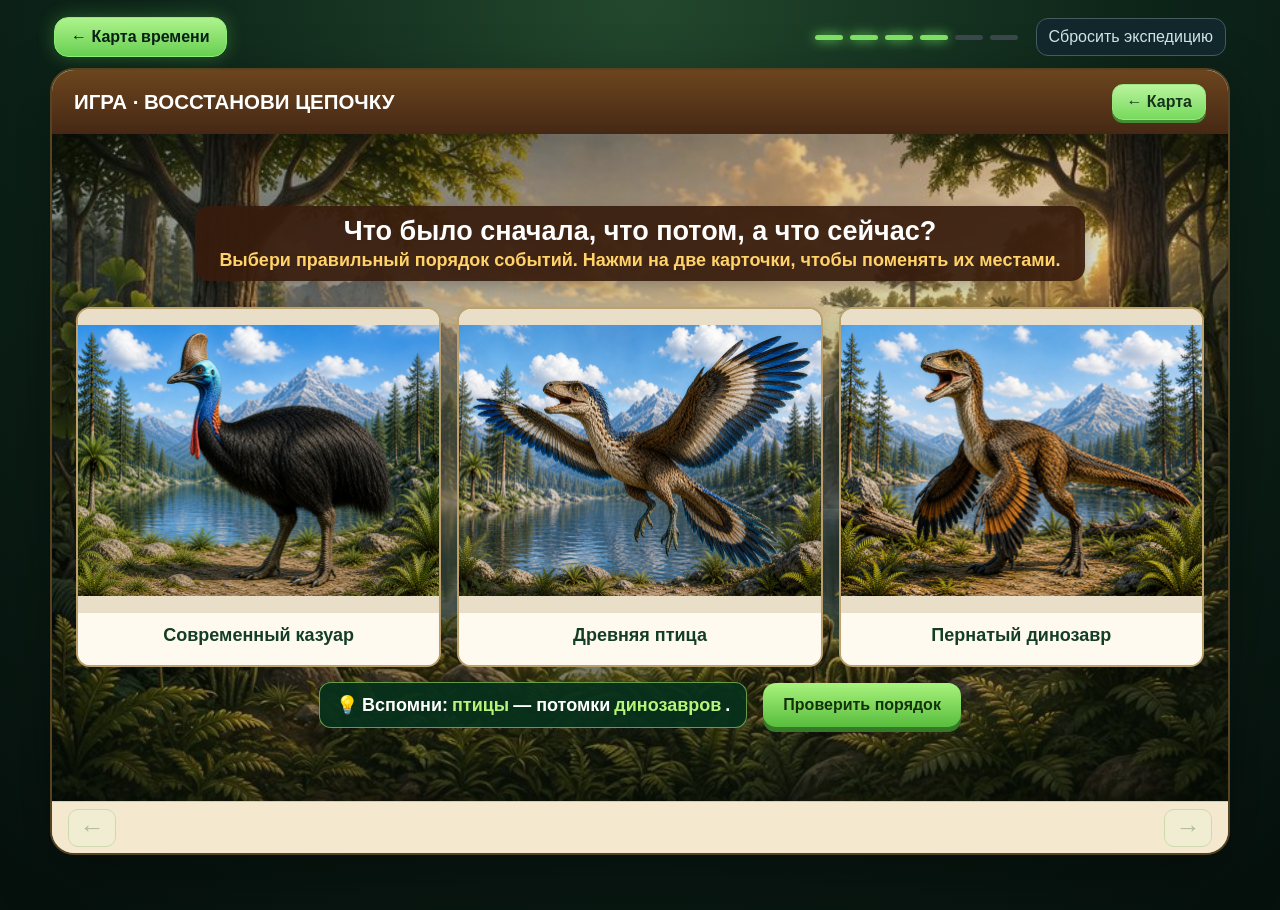
==== birds-game.html @ f6dd2b4c "feat(egypt): finalize Ancient Egypt expedition Co-authored-by: Cursor <cursoragent@cursor.com>" ====
<!DOCTYPE html>
<html lang="ru">
<head>
  <meta charset="UTF-8">
  <meta name="viewport" content="width=device-width, initial-scale=1.0">
  <meta name="theme-color" content="#07180f">
  <title>Карта времени — Мир динозавров</title>
  <link rel="stylesheet" href="css/dino.css?v=72">
  <link rel="stylesheet" href="css/dino-stable.css?v=1">
</head>
<body>
  <header class="dino-topbar">
    <a class="dino-home" href="index.html">← Карта времени</a>
    <div class="dino-progress" id="dino-progress" aria-label="Прогресс экспедиции"></div>
    <button class="dino-reset" id="dino-reset" type="button">Сбросить экспедицию</button>
  </header>
  <main class="dino-app" id="dino-app" tabindex="-1"></main>
  <div class="dino-toast" id="dino-toast" role="status" aria-live="polite"></div>
  <script>window.DINO_START='birds-game';</script>
<script src="js/dino-final.js?v=73"></script>
</body>
</html>
---- css/dino.css ----
:root {
  --game-width: 1180;
  --game-height: 787;
  --topbar-height: 66px;
  --page-gap: 14px;
  --paper: #f5ead0;
  --paper-light: #fff8e9;
  --paper-dark: #eadbb6;
  --ink: #26301c;
  --green: #24652f;
  --green-light: #72d65a;
  --gold: #d3a65a;
  --wood: #4a2e17;
}

* {
  box-sizing: border-box;
}

html,
body {
  margin: 0;
  min-height: 100%;
}

body {
  min-height: 100dvh;
  overflow-x: hidden;
  font-family: Inter, "Segoe UI", Arial, sans-serif;
  color: #fff;
  background: radial-gradient(circle at 50% 0, #23482d 0, #0d2419 45%, #06100d 100%);
}

button {
  font: inherit;
}

button,
a {
  -webkit-tap-highlight-color: transparent;
}

[hidden] {
  display: none !important;
}

.dino-topbar {
  position: sticky;
  top: 0;
  z-index: 50;
  height: var(--topbar-height);
  display: flex;
  align-items: center;
  gap: 18px;
  padding: 0 28px;
  background: rgba(7, 18, 20, 0.95);
  border-bottom: 1px solid #35563b;
  backdrop-filter: blur(10px);
}

.dino-home {
  color: #062015;
  text-decoration: none;
  font-weight: 900;
  white-space: nowrap;
  padding: 10px 16px;
  border: 1px solid #8aef73;
  border-radius: 14px;
  background: linear-gradient(#aef38c, #68cf52);
  box-shadow: 0 0 18px rgba(105, 225, 83, 0.32);
}

.dino-home:hover,
.dino-home:focus-visible {
  filter: brightness(1.07);
}

.dino-progress {
  display: flex;
  align-items: center;
  gap: 7px;
  margin-left: auto;
}

.dino-progress i {
  width: 28px;
  height: 5px;
  border-radius: 999px;
  background: #39464a;
}

.dino-progress i.on {
  background: #7ddf63;
  box-shadow: 0 0 12px #6ee75d;
}

.dino-reset {
  padding: 9px 12px;
  color: #cfe3e4;
  background: #12272b;
  border: 1px solid #455b5f;
  border-radius: 12px;
  cursor: pointer;
}

.dino-app {
  width: min(
    1180px,
    calc(100vw - 32px),
    calc((100dvh - var(--topbar-height) - 28px) * 1180 / 787)
  );
  aspect-ratio: 1180 / 787;
  margin: var(--page-gap) auto;
  outline: none;
}

.panel {
  position: relative;
  width: 100%;
  max-width: none;
  height: 100%;
  min-height: 0;
  margin: 0;
  overflow: hidden;
  color: var(--ink);
  background: linear-gradient(180deg, #f8efda, #e8d9b8);
  border: 2px solid #544423;
  border-radius: 24px;
  box-shadow: 0 20px 58px rgba(0, 0, 0, 0.34);
}

.guided-learn,
.compact-panel,
.skeleton-guide-panel,
.catastrophe-approved,
.birds-panel,
.final-panel {
  display: grid;
  grid-template-rows: 64px minmax(0, 1fr) 52px;
}

.stage-head {
  min-width: 0;
  display: flex;
  align-items: center;
  gap: 14px;
  padding: 0 22px;
  color: #fff;
  background: linear-gradient(#6c451e, #452814);
}

.stage-head strong {
  min-width: 0;
  overflow: hidden;
  font-size: clamp(19px, 1.6vw, 26px);
  line-height: 1.1;
  text-overflow: ellipsis;
  white-space: nowrap;
}

.stage-home {
  order: 2;
  margin-left: auto;
  padding: 8px 13px;
  color: #15341b;
  text-decoration: none;
  font-weight: 900;
  white-space: nowrap;
  background: linear-gradient(#b9f49d, #77d95d);
  border: 1px solid #99e87e;
  border-radius: 11px;
  box-shadow: 0 3px 0 #418e34;
}

.stage-count,
.stage-head > span {
  order: 3;
  margin-left: 0 !important;
  font-weight: 800;
  white-space: nowrap;
}

.stage-body {
  min-width: 0;
  min-height: 0;
  overflow: hidden;
  padding: 14px 18px;
  background: linear-gradient(180deg, #f6edd7, #eadbb6);
}

.primary,
.secondary {
  flex: 0 0 auto;
  padding: 12px 19px;
  border-radius: 13px;
  font-weight: 900;
  line-height: 1.1;
  cursor: pointer;
}

.primary {
  color: #14300d;
  background: linear-gradient(#a9f37d, #58bd3d);
  border: 0;
  box-shadow: 0 5px 0 #347a27;
}

.secondary {
  color: #fff;
  background: #21353a;
  border: 1px solid #587078;
}

.primary:hover,
.secondary:hover,
.primary:focus-visible,
.secondary:focus-visible {
  filter: brightness(1.06);
}

.slide-nav--card {
  grid-row: -2 / -1;
  min-width: 0;
  display: flex;
  align-items: center;
  justify-content: space-between;
  gap: 12px;
  margin: 0;
  padding: 7px 18px 9px;
  background: rgba(245, 234, 208, 0.96);
  border-top: 1px solid rgba(95, 70, 35, 0.2);
}

.slide-nav--card button {
  padding: 7px 12px;
  color: #155a2a;
  font-weight: 800;
  background: #eaf7df;
  border: 1px solid #77b963;
  border-radius: 9px;
  cursor: pointer;
}

.slide-nav--card button:hover:not(:disabled) {
  background: #d9f2ca;
}

.slide-nav--card button:disabled {
  opacity: 0.35;
  cursor: default;
}

/* Заставка */
.hero {
  display: flex;
  flex-direction: column;
  min-height: 0;
  padding: 34px 38px 0;
  color: #fff;
  background-color: #07180f;
  background-image: url("../assets/dino/hero-approved-v62.jpg");
  background-size: cover;
  background-position: center;
  background-repeat: no-repeat;
}

.hero::before {
  content: "";
  position: absolute;
  inset: 0;
  pointer-events: none;
  background: linear-gradient(90deg, rgba(5, 22, 13, 0.42), rgba(5, 22, 13, 0.12) 48%, transparent 72%);
}

.hero > * {
  position: relative;
  z-index: 1;
}

.hero-badges {
  display: flex;
  flex-wrap: wrap;
  gap: 10px;
  margin: 12px 0 0;
}

.hero-badge {
  padding: 8px 12px;
  color: #dfffd6;
  font-size: 14px;
  font-weight: 800;
  background: rgba(8, 44, 19, 0.76);
  border: 1px solid #79d65f;
  border-radius: 999px;
}

.hero h1 {
  max-width: 590px;
  margin: clamp(36px, 7vh, 68px) 0 8px;
  color: #fff;
  font-size: clamp(50px, 5vw, 76px);
  line-height: 0.98;
  text-shadow: 0 4px 20px #000;
}

.hero h2 {
  max-width: 560px;
  margin: 0 0 12px;
  color: #e7f6de;
  font-size: clamp(23px, 2.3vw, 35px);
  line-height: 1.12;
}

.hero p {
  max-width: 520px;
  margin: 0 0 18px;
  color: #e4eadf;
  font-size: clamp(17px, 1.5vw, 21px);
  line-height: 1.4;
}

.hero > .primary {
  align-self: flex-start;
}

.hero > .slide-nav--card {
  width: calc(100% + 76px);
  margin: auto -38px 0;
}

/* Миссия 1 */
.guided-learn .stage-body {
  display: grid;
  grid-template-rows: auto minmax(0, 1fr) auto;
  gap: 8px;
}

.guided-heading {
  min-width: 0;
  display: flex;
  align-items: end;
  justify-content: space-between;
  gap: 18px;
}

.guided-heading small {
  color: #99651c;
  font-weight: 900;
  letter-spacing: 0.04em;
}

.guided-heading h1 {
  margin: 1px 0 0;
  color: #12642d;
  font-size: clamp(27px, 2.3vw, 34px);
  line-height: 1;
}

.guided-heading > span {
  color: #65705a;
  font-size: 14px;
  white-space: nowrap;
}

.guided-workspace--stack {
  min-width: 0;
  min-height: 0;
  display: grid;
  grid-template-rows: minmax(0, 1fr) auto;
  gap: 8px;
}

.guided-photo {
  position: relative;
  width: 100%;
  height: 100%;
  min-height: 0;
  overflow: hidden;
  isolation: isolate;
  background-color: #bfd2ad;
  background-position: center;
  background-size: contain;
  background-repeat: no-repeat;
  border: 3px solid #8b6935;
  border-radius: 16px;
}

.guided-photo::before,
.guided-photo::after {
  content: "";
  position: absolute;
  inset: 0;
  pointer-events: none;
  background-image: inherit;
  background-position: center;
  background-repeat: no-repeat;
}

.guided-photo::before {
  z-index: 0;
  inset: -18px;
  background-size: cover;
  filter: blur(14px) brightness(0.66) saturate(0.9);
}

.guided-photo::after {
  z-index: 1;
  background-size: contain;
}

.guided-dot {
  position: absolute;
  z-index: 5;
  width: 50px;
  height: 50px;
  transform: translate(-50%, -50%);
  color: #4a3200;
  font-size: 19px;
  font-weight: 1000;
  background: #ffca24;
  border: 4px solid #fff6a5;
  border-radius: 50%;
  box-shadow: 0 0 0 7px rgba(255, 214, 54, 0.22), 0 0 26px #ffd32e;
  cursor: pointer;
  animation: dinoPulse 1.35s ease-in-out infinite;
}

.guided-dot::after {
  content: "НАЖМИ";
  position: absolute;
  top: 54px;
  left: 50%;
  transform: translateX(-50%);
  padding: 4px 8px;
  color: #fff;
  font-size: 10px;
  letter-spacing: 0.05em;
  white-space: nowrap;
  background: rgba(17, 44, 21, 0.92);
  border-radius: 999px;
}

.guided-dot.opened {
  background: #78df59;
  box-shadow: 0 0 0 7px rgba(116, 227, 91, 0.24), 0 0 24px #72e657;
  animation: none;
}

.guided-dot--seen {
  display: grid;
  place-items: center;
  color: #123b16;
  background: #72df59;
  border-color: #fff;
  box-shadow: 0 0 0 4px rgba(89, 190, 66, 0.35);
  animation: none;
  pointer-events: none;
}

.guided-dot--seen::after {
  display: none;
}

@keyframes dinoPulse {
  50% {
    transform: translate(-50%, -50%) scale(1.1);
  }
}

.guided-info {
  min-width: 0;
  min-height: 76px;
  display: flex;
  align-items: center;
  justify-content: space-between;
  gap: 16px;
  padding: 10px 15px;
  background: #fff8e7;
  border: 2px solid #d0ae66;
  border-radius: 14px;
}

.guided-info > div:first-child {
  min-width: 0;
  flex: 1;
}

.guided-info small {
  color: #9b691e;
  font-size: 12px;
  font-weight: 900;
  letter-spacing: 0.05em;
}

.guided-info h2 {
  margin: 2px 0 3px;
  color: #17652d;
  font-size: clamp(18px, 1.6vw, 22px);
  line-height: 1.08;
}

.guided-info p {
  margin: 0;
  color: #35432f;
  font-size: 14px;
  line-height: 1.25;
}

.guided-info--prompt {
  background: linear-gradient(90deg, #eef8e8, #fff8e7);
}

.guided-info--done {
  align-items: center;
  background: #e6f6dd;
  border-color: #77b963;
}

.guided-summary-list {
  display: flex;
  flex-wrap: wrap;
  gap: 6px;
}

.guided-summary-list span {
  padding: 6px 8px;
  color: #245f2b;
  font-size: 12px;
  font-weight: 800;
  background: #fff;
  border: 1px solid #bcd3ae;
  border-radius: 8px;
}

.guided-extra,
.guided-factline {
  flex: 0 1 300px;
  margin: 0;
  padding: 8px 10px;
  color: #53461f;
  font-size: 12px;
  line-height: 1.25;
  background: #fff0bd;
  border: 1px solid #d9b75b;
  border-radius: 10px;
}

.guided-next {
  margin: 0;
}

.guided-footer {
  min-height: 44px;
  display: flex;
  align-items: center;
  justify-content: space-between;
  gap: 14px;
  padding: 6px 11px;
  background: #e4f3dc;
  border: 1px solid #a7c998;
  border-radius: 12px;
}

.guided-progress {
  display: flex;
  align-items: center;
  gap: 7px;
}

.guided-progress i {
  width: 11px;
  height: 11px;
  background: #c3c7b9;
  border-radius: 50%;
}

.guided-progress i.on {
  background: #66cf50;
  box-shadow: 0 0 8px #6fe75c;
}

.guided-hint {
  color: #62725e;
  font-size: 13px;
}

/* Общие карточки и обратная связь */
.question {
  margin: 0;
  padding: 13px 16px;
  color: #fff;
  text-align: center;
  font-size: clamp(20px, 1.8vw, 24px);
  font-weight: 900;
  background: var(--wood);
  border-radius: 14px;
}

.order-grid {
  min-width: 0;
  min-height: 0;
  display: grid;
  grid-template-columns: repeat(3, minmax(0, 1fr));
  gap: 14px;
}

.order-card {
  min-width: 0;
  min-height: 0;
  display: flex;
  flex-direction: column;
  overflow: hidden;
  color: var(--ink);
  background: var(--paper-light);
  border: 2px solid #a88b55;
  border-radius: 15px;
  box-shadow: 0 6px 16px rgba(0, 0, 0, 0.16);
  cursor: grab;
  touch-action: none;
  user-select: none;
}

.order-card > img,
.order-card .image-wrap {
  min-height: 0;
  flex: 1 1 auto;
}

.order-card img,
.image-wrap img {
  display: block;
  width: 100%;
  height: 100%;
  object-fit: contain;
  object-position: center;
  background: #e9dfc8;
  pointer-events: none;
  user-select: none;
  -webkit-user-drag: none;
}

.order-card strong {
  min-height: 48px;
  flex: 0 0 auto;
  display: flex;
  align-items: center;
  justify-content: center;
  padding: 8px 10px;
  text-align: center;
  font-size: 16px;
  line-height: 1.2;
  background: var(--paper-light);
}

.order-card.target {
  outline: 5px solid #6acb53;
  outline-offset: -5px;
}

.order-card.dragging,
.drag-item.dragging {
  position: fixed !important;
  z-index: 10000 !important;
  pointer-events: none !important;
  opacity: 0.96 !important;
}

.success,
.inline-feedback {
  width: 100%;
  padding: 10px 14px;
  text-align: center;
  background: #e1f4d6;
  border: 2px solid #63a94c;
  border-radius: 14px;
}

.success {
  margin: 0;
}

.success h3 {
  margin: 0 0 3px;
  color: #24652f;
  font-size: 22px;
}

.success p {
  margin: 0 0 9px;
  line-height: 1.3;
}

.inline-feedback.try,
.bird-pick.wrong {
  color: #704416;
  background: #fff1df;
  border-color: #db9a55;
}

.star-host {
  position: relative;
  overflow: hidden;
}

.star-burst {
  position: absolute;
  inset: 0;
  z-index: 8;
  overflow: hidden;
  pointer-events: none;
  border-radius: inherit;
}

.star-burst i {
  position: absolute;
  color: #f6b900;
  font-size: 24px;
  font-style: normal;
  text-shadow: 0 0 8px #ffdf55;
  opacity: 0;
  animation: starFly 1.55s ease-out forwards;
}

@keyframes starFly {
  0% {
    transform: translate(0, 0) scale(0.25);
    opacity: 0;
  }
  18% {
    opacity: 1;
  }
  100% {
    transform: translate(var(--dx), var(--dy)) scale(1.25) rotate(220deg);
    opacity: 0;
  }
}

/* Проверка после Миссии 1 */
.compact-panel:not(.birds-panel):not(.final-panel) .stage-body {
  display: grid;
  grid-template-rows: auto minmax(0, 1fr) 112px;
  gap: 10px;
}

.quiz-grid {
  min-height: 0;
}

.quiz-grid .order-card {
  height: 100%;
}

.quiz-grid .order-card img {
  min-height: 0;
  flex: 1;
}

#intro-id-result {
  min-height: 112px;
  display: flex;
  align-items: center;
}

/* Миссия 2 */
.skeleton-guide-panel .stage-body {
  min-height: 0;
  display: grid;
  grid-template-rows: auto minmax(0, 1fr) auto auto;
  gap: 8px;
}

.skeleton-task {
  min-width: 0;
  display: flex;
  align-items: center;
  gap: 12px;
  padding: 8px 13px;
  background: #e7f6dc;
  border: 2px solid #78bc61;
  border-radius: 12px;
}

.mission-icon {
  flex: 0 0 auto;
  font-size: 34px;
}

.skeleton-task h2 {
  margin: 0;
  color: #17642c;
  font-size: clamp(18px, 1.6vw, 21px);
}

.skeleton-task p {
  margin: 2px 0 0;
  font-size: 13px;
  line-height: 1.25;
}

.skeleton-guide-board {
  position: relative;
  justify-self: center;
  width: auto;
  max-width: 100%;
  height: 100%;
  min-height: 0;
  aspect-ratio: 2.4 / 1;
  overflow: hidden;
  background: #2c2118;
  border: 3px solid #71502d;
  border-radius: 15px;
}

.skeleton-guide-board > img {
  display: block;
  width: 100%;
  height: 100%;
  object-fit: contain;
  object-position: center;
  background: #2c2118;
}

.sk-guide-zone {
  position: absolute;
  display: grid;
  place-items: center;
  color: #fff;
  font-weight: 1000;
  text-shadow: 0 2px 8px #163716;
  background: rgba(52, 128, 42, 0.25);
  border: 4px dashed #7df064;
  border-radius: 16px;
  box-shadow: 0 0 0 6px rgba(110, 235, 82, 0.14), 0 0 28px #6ce955;
  animation: targetPulse 1.4s ease-in-out infinite;
}

.sk-guide-zone span {
  padding: 5px 8px;
  font-size: 12px;
  background: rgba(25, 86, 28, 0.9);
  border-radius: 999px;
}

.sk-front-guide {
  top: 51%;
  left: 37%;
  width: 14%;
  height: 34%;
}

.sk-hind-guide {
  top: 38%;
  left: 59%;
  width: 17%;
  height: 43%;
}

.sk-tail-guide {
  top: 36%;
  right: 2%;
  width: 25%;
  height: 29%;
}

@keyframes targetPulse {
  50% {
    box-shadow: 0 0 0 9px rgba(110, 235, 82, 0.1), 0 0 36px #6ce955;
  }
}

.single-bone-tray {
  min-height: 108px;
  display: grid;
  grid-template-columns: 150px minmax(280px, 430px);
  align-items: center;
  justify-content: center;
  gap: 16px;
}

.single-bone {
  width: 150px;
  height: 108px;
  min-height: 108px;
  padding: 0;
  overflow: visible;
  background: transparent;
  border: 0;
  box-shadow: none;
  cursor: grab;
  touch-action: none;
}

.single-bone img {
  display: block;
  width: 100%;
  height: 100%;
  object-fit: contain;
  background: transparent;
  pointer-events: none;
}

.bone-caption {
  min-width: 0;
  min-height: 94px;
  display: flex;
  flex-direction: column;
  justify-content: center;
  align-items: flex-start;
  padding: 10px 15px;
  color: #66705d;
  background: #fff8e7;
  border: 2px solid #d6b77b;
  border-radius: 14px;
}

.bone-caption small {
  color: #9a681c;
  font-weight: 900;
}

.bone-caption b {
  margin: 2px 0;
  color: #214b24;
  font-size: 19px;
}

.bone-caption span {
  font-size: 13px;
}

.skeleton-finish {
  min-height: 54px;
  display: flex;
  align-items: center;
  justify-content: center;
  gap: 12px;
  padding: 10px 14px;
  background: #e2f5d9;
  border: 2px solid #72b85d;
  border-radius: 12px;
}

.skeleton-finish b {
  color: #22602a;
  font-size: 19px;
}

.mission-footer {
  min-height: 44px;
  display: flex;
  align-items: center;
  justify-content: space-between;
  gap: 14px;
}

.note {
  color: #45563c;
  font-size: 14px;
  line-height: 1.3;
}

/* Миссия 3 */
.catastrophe-approved .stage-body {
  min-height: 0;
  display: grid;
  grid-template-rows: auto minmax(0, 1fr) auto;
  gap: 8px;
}

.cat-date {
  justify-self: center;
  width: max-content;
  max-width: 92%;
  margin: 0;
  padding: 6px 18px;
  color: #5b3215;
  font-size: clamp(22px, 2.2vw, 32px);
  line-height: 1;
  font-weight: 1000;
  text-align: center;
  background: #fff5da;
  border: 2px solid var(--gold);
  border-radius: 999px;
}

.drag-scene {
  position: relative;
  justify-self: center;
  width: auto;
  max-width: 100%;
  height: 100%;
  min-height: 0;
  aspect-ratio: 1474 / 615;
  overflow: hidden;
  background-position: center;
  background-size: 100% 100%;
  background-repeat: no-repeat;
  border: 3px solid #765a31;
  border-radius: 15px;
}

.chest-zone {
  position: absolute;
  top: 38%;
  right: 2.8%;
  z-index: 4;
  width: 31%;
  height: 54%;
  background: rgba(63, 127, 44, 0.04);
  border: 3px dashed rgba(119, 237, 79, 0.95);
  border-radius: 16px;
  box-shadow: 0 0 20px rgba(108, 255, 84, 0.3);
}

.cat-complete .chest-zone {
  display: none;
}

.fossil-tray {
  position: absolute;
  right: 31%;
  bottom: 1.8%;
  left: 3%;
  z-index: 5;
  display: grid;
  grid-template-columns: repeat(3, minmax(0, 1fr));
  gap: 10px;
}

.fossil-tray .drag-item {
  min-width: 0;
  height: clamp(78px, 11vh, 108px);
  min-height: 0;
  display: flex;
  flex-direction: column;
  align-items: center;
  justify-content: center;
  padding: 5px;
  color: #2d1c0f;
  background: #fff8e9;
  border: 2px solid #c89c54;
  border-radius: 13px;
  box-shadow: 0 6px 16px rgba(0, 0, 0, 0.22);
  cursor: grab;
  touch-action: none;
  user-select: none;
}

.fossil-tray .drag-item img {
  width: 100%;
  height: clamp(50px, 7.4vh, 72px);
  object-fit: contain;
  background: #eadfc7;
  border-radius: 8px;
  pointer-events: none;
}

.fossil-tray .drag-item b {
  margin-top: 3px;
  overflow: hidden;
  font-size: 12px;
  line-height: 1.1;
  text-align: center;
  text-overflow: ellipsis;
  white-space: nowrap;
}

.fossil-tray .drag-item.done {
  opacity: 0;
  pointer-events: none;
}

.cat-footer-final {
  min-height: 52px;
}

.cat-action,
.cat-done {
  margin-right: auto;
  padding: 9px 13px;
  color: #4c321a;
  font-size: clamp(15px, 1.3vw, 18px);
  line-height: 1.2;
  background: #fff3d8;
  border: 2px solid #cfa45c;
  border-radius: 10px;
}

.cat-done {
  color: #155a30;
  background: #eef9e6;
  border-color: #69ad4d;
}

.cat-done-over-chest {
  position: absolute;
  top: 11%;
  right: 3.5%;
  z-index: 25;
  width: 31%;
  display: flex;
  flex-direction: column;
  gap: 3px;
  margin: 0;
  padding: 10px 12px;
  color: #fff;
  text-align: center;
  background: rgba(15, 91, 48, 0.94);
  border: 2px solid #d8c05b;
  border-radius: 13px;
  box-shadow: 0 0 20px rgba(255, 225, 92, 0.68);
}

.cat-done-over-chest b {
  font-size: 19px;
}

.cat-done-over-chest span {
  font-size: 14px;
  font-weight: 800;
}

/* Миссия 4 и игра с птицами */
.birds-panel .stage-body {
  min-height: 0;
}

.birds-learn {
  height: 100%;
  min-height: 0;
  display: grid;
  grid-template-rows: auto auto auto minmax(0, 1fr) auto auto;
  gap: 7px;
  text-align: center;
}

.birds-learn h1 {
  margin: 0;
  color: #21652d;
  font-size: clamp(27px, 2.4vw, 36px);
  line-height: 1.05;
}

.birds-big {
  margin: 0;
  font-size: clamp(18px, 1.6vw, 22px);
}

.birds-step {
  margin: 0;
  color: #61705c;
  font-size: 15px;
}

.bird-three,
.bird-order-grid {
  width: 100%;
  max-width: none;
  height: 100%;
  min-height: 0;
  display: grid;
  grid-template-columns: repeat(3, minmax(0, 1fr));
  gap: 14px;
}

.bird-three figure,
.bird-three .bird-pick {
  min-width: 0;
  min-height: 0;
  height: 100%;
  margin: 0;
  padding: 0;
  overflow: hidden;
  display: flex;
  flex-direction: column;
  background: #fff9ec;
  border: 2px solid #c8a96e;
  border-radius: 14px;
  box-shadow: 0 6px 16px rgba(52, 39, 20, 0.1);
}

.bird-three .image-wrap,
.bird-order-grid .image-wrap {
  min-height: 0;
  flex: 1 1 auto;
  display: block;
  overflow: hidden;
}

.bird-three figure figcaption {
  min-height: 44px;
  flex: 0 0 44px;
  display: grid;
  place-items: center;
  padding: 5px 8px;
  color: #2b4228;
  font-size: 15px;
  font-weight: 900;
  background: #fffdf7;
}

.bird-pick {
  color: var(--ink);
  cursor: pointer;
}

.bird-pick.correct {
  outline: 5px solid #6ad352;
  outline-offset: -5px;
}

.bird-pick.wrong {
  opacity: 0.58;
}

.bird-study-note {
  padding: 7px 12px;
  color: #39563a;
  background: #f1f8e9;
  border: 1px solid #b8d6a8;
  border-radius: 10px;
}

.birds-ready {
  justify-self: center;
}

.bird-result,
#birds-result {
  min-height: 96px;
  display: flex;
  align-items: center;
}

.bird-continue {
  position: relative;
  z-index: 20;
  display: inline-flex;
  align-items: center;
  justify-content: center;
  text-decoration: none;
  pointer-events: auto;
}

.birds-panel > .stage-body:has(.bird-order-grid) {
  display: grid;
  grid-template-rows: auto auto minmax(0, 1fr) auto 96px;
  gap: 8px;
}

.bird-order-grid .order-card {
  height: 100%;
}

/* Финал */
.final-panel .stage-body {
  min-height: 0;
  display: grid;
  gap: 8px;
}

.final-panel .stage-body:has(.approved-dino-cards) {
  grid-template-rows: auto minmax(0, 1fr) 112px;
}

.final-panel .stage-body:has(.final-story-grid) {
  grid-template-rows: auto auto minmax(0, 1fr) auto 112px;
}

.final-instruction {
  display: flex;
  align-items: center;
  justify-content: center;
  gap: 14px;
  padding: 10px 15px;
  text-align: center;
  background: #fff5d9;
  border: 2px solid #d5b267;
  border-radius: 12px;
}

.final-instruction b {
  color: #1f622c;
  font-size: clamp(20px, 1.8vw, 25px);
}

.final-instruction span {
  color: #4e533f;
  font-size: 15px;
}

.approved-dino-cards,
.final-story-grid {
  width: 100%;
  max-width: none;
  min-height: 0;
  display: grid;
  grid-template-columns: repeat(3, minmax(0, 1fr));
  gap: 16px;
  align-items: stretch;
}

.approved-dino-card,
.final-story-card {
  all: unset;
  box-sizing: border-box;
  min-width: 0;
  min-height: 0;
  height: 100%;
  display: block;
  overflow: hidden;
  background: transparent;
  border-radius: 15px;
  box-shadow: 0 6px 17px rgba(62, 42, 18, 0.13);
}

.approved-dino-card {
  position: relative;
  cursor: pointer;
}

.final-story-card {
  cursor: grab;
  touch-action: none;
  user-select: none;
}

.approved-dino-card img,
.final-story-card > img {
  display: block;
  width: 100%;
  height: 100%;
  object-fit: contain;
  object-position: center;
  background: transparent;
  border-radius: 15px;
  pointer-events: none;
  -webkit-user-drag: none;
}

.approved-dino-card:hover,
.approved-dino-card:focus-visible {
  outline: 3px solid #d5a640;
  outline-offset: 2px;
}

.approved-dino-card.correct {
  outline: 6px solid #58c947;
  outline-offset: -6px;
}

.approved-dino-card.wrong {
  animation: wrong-card-flash 650ms ease;
}

@keyframes wrong-card-flash {
  0%,
  100% {
    outline: 0 solid transparent;
    outline-offset: 0;
  }

  20%,
  75% {
    outline: 6px solid #d73b35;
    outline-offset: -6px;
  }
}

.final-story-card.target {
  outline: 5px solid #6acb53;
  outline-offset: -5px;
}

.final-slots-labels {
  display: grid;
  grid-template-columns: repeat(3, 1fr);
  gap: 16px;
  color: #1f622c;
  font-size: 16px;
  font-weight: 900;
  line-height: 17px;
  text-align: center;
}

.final-slots-labels span {
  background: #fff5d9;
  border-radius: 7px;
  box-shadow:
    inset 0 0 0 1px #d5b267,
    0 2px 5px rgba(62, 42, 18, 0.15);
}

.inline-feedback-wrap {
  min-height: 0;
  display: flex;
  align-items: center;
}

/* Награда */
.reward-dino {
  display: grid;
  grid-template-columns: 270px minmax(0, 1fr);
  grid-template-rows: minmax(0, 1fr) auto 52px;
  grid-template-areas:
    "medal main"
    "actions actions"
    "nav nav";
  gap: 14px 24px;
  padding: 28px 34px 0;
  background: #fff3cf url("../assets/dino/prehistoric-forest-bg-final.png") center / cover no-repeat;
}

.reward-medal {
  grid-area: medal;
  min-width: 0;
  display: grid;
  place-items: center;
}

.reward-medal img {
  display: block;
  width: 100%;
  max-width: 250px;
  max-height: 100%;
  object-fit: contain;
  object-position: center;
}

.reward-main {
  grid-area: main;
  min-width: 0;
  align-self: center;
  text-align: center;
}

.reward-dino h1 {
  margin: 0 0 8px;
  color: #164d2d;
  font-size: clamp(34px, 3.2vw, 44px);
  line-height: 1.05;
}

.reward-lead {
  margin: 0 0 16px;
  color: #4e553f;
  font-size: 17px;
  line-height: 1.3;
}

.reward-path {
  display: grid;
  grid-template-columns: 1fr auto 1fr auto 1fr;
  align-items: center;
  gap: 8px;
  margin: 0 0 12px;
  padding: 13px 14px;
  background: rgba(255, 255, 255, 0.74);
  border: 2px solid #d7b56b;
  border-radius: 14px;
}

.reward-path div {
  min-width: 0;
  display: flex;
  flex-direction: column;
  gap: 3px;
}

.reward-path b {
  color: #295b2e;
  font-size: 15px;
}

.reward-path span {
  color: #5a604a;
  font-size: 12px;
}

.reward-path em {
  color: #8b6b22;
  font-size: 25px;
  font-style: normal;
  font-weight: 900;
}

.reward-achievements {
  display: grid;
  grid-template-columns: repeat(4, minmax(0, 1fr));
  gap: 8px;
}

.reward-achievements span {
  min-height: 44px;
  display: flex;
  align-items: center;
  justify-content: center;
  padding: 8px 6px;
  color: #315a31;
  font-size: 12px;
  font-weight: 800;
  text-align: center;
  background: #eef7df;
  border: 1px solid #b4cf91;
  border-radius: 9px;
}

.reward-actions {
  grid-area: actions;
  display: flex;
  align-items: center;
  justify-content: center;
  gap: 12px;
  padding-bottom: 4px;
}

.reward-actions .primary,
.reward-actions .secondary {
  min-width: 190px;
  text-align: center;
}

.reward-dino > .slide-nav--card {
  grid-area: nav;
  width: calc(100% + 68px);
  margin-left: -34px;
}

/* Toast */
.dino-toast {
  position: fixed;
  bottom: 20px;
  left: 50%;
  z-index: 1000;
  padding: 10px 16px;
  color: #fff;
  font-weight: 800;
  background: #15321a;
  border: 2px solid #6adb57;
  border-radius: 999px;
  opacity: 0;
  transform: translate(-50%, 25px);
  transition: 0.2s;
}

.dino-toast.show {
  opacity: 1;
  transform: translate(-50%, 0);
}

@media (max-width: 900px) {
  .dino-topbar {
    min-height: 62px;
    height: auto;
    flex-wrap: wrap;
    padding: 8px 12px;
  }

  .dino-reset {
    display: none;
  }

  .dino-app {
    width: calc(100vw - 16px);
    min-height: calc(100svh - 90px);
    height: auto;
    aspect-ratio: auto;
    margin: 8px auto;
  }

  .panel {
    min-height: calc(100svh - 90px);
    height: auto;
  }

  .guided-learn,
  .compact-panel,
  .skeleton-guide-panel,
  .catastrophe-approved,
  .birds-panel,
  .final-panel {
    grid-template-rows: auto auto 52px;
  }

  .stage-head {
    min-height: 64px;
    flex-wrap: wrap;
    padding: 8px 12px;
  }

  .stage-head strong {
    width: 100%;
    white-space: normal;
  }

  .stage-home {
    order: 2;
    margin-left: 0;
  }

  .stage-body {
    overflow: visible;
  }

  .hero {
    min-height: calc(100svh - 90px);
    padding: 24px 22px 0;
    background-position: 60% center;
  }

  .hero > .slide-nav--card {
    width: calc(100% + 44px);
    margin-right: -22px;
    margin-left: -22px;
  }

  .guided-learn .stage-body,
  .skeleton-guide-panel .stage-body,
  .catastrophe-approved .stage-body,
  .birds-learn,
  .birds-panel > .stage-body:has(.bird-order-grid),
  .final-panel .stage-body {
    display: flex;
    flex-direction: column;
  }

  .guided-photo {
    height: 360px;
    min-height: 360px;
  }

  .guided-info,
  .guided-info--done {
    align-items: stretch;
    flex-direction: column;
  }

  .guided-extra,
  .guided-factline {
    flex-basis: auto;
    max-width: none;
  }

  .order-grid,
  .bird-three,
  .bird-order-grid,
  .approved-dino-cards,
  .final-story-grid {
    grid-template-columns: 1fr;
  }

  .quiz-grid .order-card,
  .bird-three figure,
  .bird-three .bird-pick,
  .bird-order-grid .order-card,
  .approved-dino-card,
  .final-story-card {
    min-height: 300px;
  }

  .skeleton-guide-board,
  .drag-scene {
    width: 100%;
    height: auto;
  }

  .single-bone-tray {
    grid-template-columns: 130px minmax(0, 1fr);
  }

  .single-bone {
    width: 130px;
    height: 100px;
  }

  .final-slots-labels {
    display: none;
  }

  .reward-dino {
    grid-template-columns: 1fr;
    grid-template-rows: auto auto auto 52px;
    grid-template-areas:
      "medal"
      "main"
      "actions"
      "nav";
    padding: 22px 20px 0;
  }

  .reward-medal img {
    max-height: 210px;
  }

  .reward-path {
    grid-template-columns: 1fr;
  }

  .reward-path em {
    transform: rotate(90deg);
  }

  .reward-achievements {
    grid-template-columns: 1fr 1fr;
  }

  .reward-dino > .slide-nav--card {
    width: calc(100% + 40px);
    margin-left: -20px;
  }
}

@media (max-width: 600px) {
  .dino-progress i {
    width: 18px;
  }

  .guided-heading {
    align-items: flex-start;
    flex-direction: column;
    gap: 4px;
  }

  .guided-heading > span {
    white-space: normal;
  }

  .guided-photo {
    height: 300px;
    min-height: 300px;
  }

  .guided-footer,
  .mission-footer,
  .final-instruction,
  .reward-actions {
    align-items: stretch;
    flex-direction: column;
  }

  .single-bone-tray {
    grid-template-columns: 1fr;
  }

  .single-bone {
    justify-self: center;
  }

  .fossil-tray {
    gap: 5px;
  }

  .fossil-tray .drag-item {
    padding: 3px;
  }

  .fossil-tray .drag-item b {
    font-size: 10px;
  }
}

/* Final task: clear action hierarchy, compact 1→2→3 order markers */
.final-instruction-strong {
  flex-direction: column;
  gap: 3px;
  padding: 10px 18px;
}
.final-instruction-strong b { font-size: clamp(24px, 2.2vw, 31px); text-transform: uppercase; }
.final-instruction-strong span { font-size: clamp(16px, 1.35vw, 19px); font-weight: 800; color: #285d34; }
.final-order-numbers {
  grid-template-columns: 1fr auto 1fr auto 1fr;
  gap: 10px;
  align-items: center;
}
.final-order-numbers span {
  min-height: 34px;
  display: flex; align-items: center; justify-content: center;
  font-size: 20px; line-height: 1;
}
.final-order-numbers i { font-style: normal; font-size: 25px; font-weight: 900; color: #2c7835; }

/* Final task success: three date labels align exactly with the three cards. */
.final-order-dates {
  display: grid;
  grid-template-columns: repeat(3, minmax(0, 1fr));
  gap: 16px;
  align-items: stretch;
}
.final-order-dates span {
  min-height: 34px;
  display: flex;
  align-items: center;
  justify-content: center;
  margin: 0;
  padding: 5px 8px;
  box-sizing: border-box;
  font-size: 18px;
  line-height: 1.1;
  text-align: center;
}

/* Финальная награда v2 — медаль только в фоне, правая панель на всю высоту */
.reward-dino-v2 {
  grid-template-columns: 45% minmax(0, 55%);
  grid-template-rows: minmax(0, 1fr);
  grid-template-areas: "medal main";
  gap: 0;
  padding: 0;
  overflow: hidden;
  position: relative;
  background:
    linear-gradient(90deg, transparent 0 38%, rgba(255, 244, 214, 0.22) 46%, rgba(255, 247, 218, 0.78) 56%, #fff4d4 72%),
    url("../assets/dino/prehistoric-forest-bg-final.png") center / cover no-repeat;
}
.reward-dino-v2 .reward-medal {
  position: relative;
  z-index: 1;
  padding: 0;
}
.reward-dino-v2 .reward-medal img {
  display: none;
}
.reward-dino-v2 .reward-main {
  position: relative;
  z-index: 2;
  display: flex;
  flex-direction: column;
  align-self: stretch;
  min-height: 0;
  height: 100%;
  padding: 16px 16px 14px 8px;
}
.reward-summary {
  flex: 1;
  display: flex;
  flex-direction: column;
  min-height: 0;
  padding: 26px 26px 18px;
  background: rgba(255, 250, 230, 0.88);
  border: 1px solid rgba(203, 155, 58, 0.62);
  border-radius: 22px;
  box-shadow: 0 10px 30px rgba(84, 61, 18, 0.10), inset 0 1px rgba(255, 255, 255, 0.9);
  backdrop-filter: blur(3px);
}
.reward-dino-v2 h1 {
  margin-bottom: 10px;
  font-size: clamp(38px, 3.8vw, 48px);
  line-height: 1.05;
}
.reward-dino-v2 .reward-lead {
  margin-bottom: 18px;
  font-size: 20px;
  line-height: 1.35;
  color: #3e4e36;
}
.reward-dino-v2 .reward-path {
  flex-shrink: 0;
  margin-bottom: 18px;
  padding: 16px 16px;
  background: rgba(255, 255, 255, 0.78);
  border-width: 1px;
}
.reward-dino-v2 .reward-path b {
  font-size: 17px;
}
.reward-dino-v2 .reward-path span {
  font-size: 14px;
}
.reward-dino-v2 .reward-path em {
  font-size: 28px;
}
.reward-achievements-title {
  flex-shrink: 0;
  margin: 2px 0 12px;
  color: #1d6338;
  font-size: 23px;
  text-align: center;
}
.reward-dino-v2 .reward-achievements {
  flex: 1;
  grid-template-columns: 1fr 1fr;
  gap: 12px;
  min-height: 0;
  align-content: stretch;
}
.reward-dino-v2 .reward-achievements span {
  min-height: 0;
  height: 100%;
  flex-direction: column;
  gap: 6px;
  padding: 14px 12px;
  background: rgba(239, 248, 218, 0.92);
}
.reward-dino-v2 .reward-achievements b {
  font-size: 16px;
}
.reward-dino-v2 .reward-achievements small {
  color: #58664c;
  font-size: 13px;
  line-height: 1.25;
  font-weight: 500;
}
.reward-dino-v2 .reward-actions {
  grid-area: auto;
  flex-shrink: 0;
  justify-content: stretch;
  gap: 12px;
  margin-top: 16px;
  padding: 0;
}
.reward-dino-v2 .reward-actions .primary,
.reward-dino-v2 .reward-actions .secondary {
  flex: 1 1 0;
  min-width: 0;
  min-height: 50px;
  padding: 12px 10px;
  font-size: 16px;
  white-space: nowrap;
  text-decoration: none;
}
.reward-dino-v2 .reward-home {
  min-width: 0;
}
.reward-dino-v2 > .slide-nav--card {
  display: none;
}


/* v77 — верхняя навигация над карточкой, без нижней навигации на заставке */
.dino-topbar {
  position: relative;
  top: auto;
  width: min(1180px, calc(100vw - 32px));
  height: 54px;
  margin: 10px auto 0;
  padding: 0 4px;
  background: transparent;
  border-bottom: 0;
  backdrop-filter: none;
}
.dino-app {
  width: min(1180px, calc(100vw - 32px), calc((100dvh - 82px) * 1180 / 787));
  margin: 4px auto 14px;
}

/* v78 — Mission 1 clarity/alignment */
.guided-heading{position:relative;display:grid;grid-template-columns:1fr auto 1fr;grid-template-rows:auto auto;align-items:end;text-align:center;column-gap:12px}
.guided-heading>small{grid-column:1;grid-row:1/3;justify-self:start;align-self:center}
.guided-heading>h1{grid-column:2;grid-row:1/3;margin:0;text-align:center}
.guided-heading>span{grid-column:3;grid-row:1/3;justify-self:end;align-self:center}
.guided-photo{background:#dfe8d5;display:flex;justify-content:center;align-items:stretch}
.guided-photo::before,.guided-photo::after{display:none!important}
.guided-image-layer{position:relative;height:100%;aspect-ratio:16/9;max-width:100%;background-position:center;background-size:cover;background-repeat:no-repeat}
.guided-summary-overlay{position:absolute;z-index:7;left:12px;right:12px;bottom:10px;justify-content:center;padding:8px;background:rgba(238,248,232,.94);border:1px solid #8fc47d;border-radius:10px;box-shadow:0 4px 14px #0002}
.guided-summary-overlay span{font-size:13px;padding:7px 10px}
.guided-info--done{display:grid;grid-template-columns:minmax(220px,.7fr) minmax(0,1.3fr);gap:14px;padding:10px 14px}
.guided-done-title{text-align:center}
.guided-extra{max-width:none;flex:none;width:auto;font-size:15px;line-height:1.35;padding:12px 16px;display:flex;align-items:center;justify-content:center;text-align:center}

/* v79 — Mission 1: labels at hotspots, clearer facts, nature side fragments */
.guided-photo{
  background:#dfe8d5;
  display:flex;
  justify-content:center;
  align-items:stretch;
}
.guided-photo::before,
.guided-photo::after{
  display:block!important;
  content:"";
  position:absolute;
  top:0;
  bottom:0;
  width:22%;
  z-index:0;
  pointer-events:none;
  background-image:var(--scene-img);
  background-repeat:no-repeat;
  background-size:auto 100%;
  filter:none;
  opacity:.92;
}
.guided-photo::before{
  left:0;
  right:auto;
  inset:auto;
  top:0;
  bottom:0;
  background-position:left center;
}
.guided-photo::after{
  right:0;
  left:auto;
  inset:auto;
  top:0;
  bottom:0;
  background-position:right center;
}
.guided-image-layer{
  z-index:2;
}
.guided-dot-label{
  position:absolute;
  z-index:6;
  top:0;
  max-width:210px;
  padding:6px 9px;
  color:#135f2b;
  font-size:11px;
  line-height:1.08;
  font-weight:900;
  text-transform:uppercase;
  background:rgba(247,253,242,.96);
  border:1px solid #9bcf8c;
  border-radius:8px;
  box-shadow:0 3px 10px rgba(20,70,30,.16);
  pointer-events:none;
  white-space:nowrap;
}
.guided-dot-label--right{
  transform:translate(32px,-50%);
}
.guided-dot-label--left{
  transform:translate(calc(-100% - 32px),-50%);
}
.guided-info:not(.guided-info--done):not(.guided-info--prompt){
  justify-content:center;
}
.guided-info:not(.guided-info--done):not(.guided-info--prompt)>div:first-child{
  text-align:center;
}
.guided-info:not(.guided-info--done):not(.guided-info--prompt) .guided-next{
  flex:0 0 auto;
}
.guided-extra{
  background:#ffeaa1;
  border:2px solid #d59c25;
  color:#3f2d0a;
  font-size:16px;
  font-weight:800;
  line-height:1.35;
  box-shadow:0 2px 8px rgba(133,88,12,.12);
}
@media (max-width: 900px){
  .guided-dot-label{font-size:10px;max-width:150px;padding:5px 7px}
  .guided-dot-label--right{transform:translate(28px,-50%)}
  .guided-dot-label--left{transform:translate(calc(-100% - 28px),-50%)}
}

/* v80 — Mission 1 polish: nature side fill, brown facts, consistent type */
.guided-photo{
  background-image:var(--scene-img)!important;
  background-size:cover!important;
  background-position:center center!important;
  background-repeat:no-repeat!important;
}
.guided-photo::before,
.guided-photo::after{
  background-image:none!important;
  width:22%;
  opacity:1;
}
.guided-photo::before{
  background:linear-gradient(90deg,rgba(18,58,31,.18),rgba(18,58,31,.03),transparent)!important;
}
.guided-photo::after{
  background:linear-gradient(270deg,rgba(18,58,31,.18),rgba(18,58,31,.03),transparent)!important;
}
.guided-image-layer{
  box-shadow:0 0 0 5px rgba(255,250,230,.42);
}
.guided-dot-label--current{
  color:#fff8e8;
  background:#6b3b17;
  border-color:#8f5a2d;
  box-shadow:0 3px 10px rgba(63,33,10,.24);
}
.guided-step-badge{
  display:inline-flex;
  align-items:center;
  justify-content:center;
  width:max-content;
  margin:0 auto 5px;
  padding:3px 9px;
  border:1px solid #b98550;
  border-radius:999px;
  background:#f8ead7;
  color:#6a3918;
  font-size:11px;
  line-height:1;
  font-weight:900;
  letter-spacing:.035em;
}
.guided-info-copy{
  display:flex;
  flex-direction:column;
  align-items:center;
  text-align:center;
}
.guided-info-copy h2{
  margin:1px 0 3px;
  font-size:20px;
  line-height:1.05;
}
.guided-info-copy p{
  margin:0;
  font-size:14px;
  line-height:1.3;
}
.guided-extra,
.guided-factline{
  background:linear-gradient(180deg,#74441f,#573014)!important;
  border:2px solid #8d5b31!important;
  color:#fff8e8!important;
  font-size:16px!important;
  font-weight:800!important;
  line-height:1.35!important;
  box-shadow:0 3px 10px rgba(65,35,13,.18)!important;
}
.guided-factline b{color:#fff!important}
.guided-info--prompt .guided-factline{
  min-width:280px;
  text-align:center;
  justify-content:center;
}
.guided-info--done .guided-extra{
  min-height:48px;
  width:100%;
}
@media (max-width:900px){
  .guided-step-badge{font-size:10px;padding:3px 7px}
  .guided-info-copy h2{font-size:18px}
  .guided-info-copy p{font-size:13px}
  .guided-extra,.guided-factline{font-size:14px!important}
}

/* v81 — Mission 1: card-first traits, clean type, real nature side fragments */
.guided-photo{
  display:grid!important;
  grid-template-columns:minmax(0,1fr) auto minmax(0,1fr)!important;
  align-items:stretch!important;
  background:#dfe8d5!important;
  background-image:none!important;
}
.guided-photo::before,
.guided-photo::after{display:none!important}
.guided-side{
  position:relative;
  z-index:1;
  min-width:0;
  height:100%;
  background-repeat:no-repeat;
  background-size:auto 100%;
  opacity:.98;
  overflow:hidden;
}
.guided-side--left{background-position:left center}
.guided-side--right{background-position:right center}
.guided-side::after{
  content:"";
  position:absolute;
  inset:0;
  pointer-events:none;
}
.guided-side--left::after{background:linear-gradient(90deg,rgba(12,43,25,.06),rgba(12,43,25,.02),rgba(255,248,229,.18))}
.guided-side--right::after{background:linear-gradient(270deg,rgba(12,43,25,.06),rgba(12,43,25,.02),rgba(255,248,229,.18))}
.guided-image-layer{
  z-index:2;
  height:100%;
  aspect-ratio:16/9;
  max-width:none;
  box-shadow:0 0 0 4px rgba(255,250,230,.5);
}
.guided-dot-label{
  font-family:Arial,Helvetica,sans-serif!important;
  font-weight:700!important;
  letter-spacing:0!important;
  text-rendering:geometricPrecision;
}
.guided-dot-label--current{display:none!important}
.guided-feature-card{
  position:absolute;
  z-index:7;
  left:16px;
  right:16px;
  bottom:12px;
  display:grid;
  grid-template-columns:auto auto 1fr;
  align-items:center;
  gap:10px;
  padding:9px 13px;
  background:rgba(255,249,235,.96);
  border:1px solid #b98a4f;
  border-radius:10px;
  box-shadow:0 4px 16px rgba(42,29,12,.18);
  font-family:Arial,Helvetica,sans-serif;
}
.guided-feature-card span{
  padding:3px 7px;
  color:#6b3b17;
  font-size:10px;
  line-height:1;
  font-weight:700;
  border:1px solid #b98550;
  border-radius:999px;
  white-space:nowrap;
}
.guided-feature-card strong{
  color:#17652d;
  font-size:15px;
  line-height:1.1;
  font-weight:700;
  white-space:nowrap;
}
.guided-feature-card p{
  margin:0;
  color:#33412e;
  font-size:13px;
  line-height:1.25;
  font-weight:400;
}
.guided-info--prompt{
  grid-template-columns:minmax(210px,.7fr) minmax(0,1.3fr)!important;
  justify-content:stretch!important;
}
.guided-info--prompt .guided-info-copy{
  align-items:center;
  justify-content:center;
  text-align:center;
}
.guided-info--prompt .guided-info-copy h2{
  font-family:Arial,Helvetica,sans-serif;
  font-weight:700;
}
.guided-info--prompt .guided-info-copy p{
  font-family:Arial,Helvetica,sans-serif;
  font-weight:400;
}
.guided-factline,
.guided-extra{
  font-family:Arial,Helvetica,sans-serif!important;
  font-size:15px!important;
  line-height:1.35!important;
  font-weight:500!important;
  letter-spacing:0!important;
  text-rendering:geometricPrecision;
}
.guided-factline span{font-weight:500!important}
.guided-extra{font-weight:500!important}
.guided-next{display:none!important}
@media (max-width:900px){
  .guided-feature-card{left:10px;right:10px;bottom:8px;gap:7px;padding:7px 9px}
  .guided-feature-card strong{font-size:13px}
  .guided-feature-card p{font-size:11px}
  .guided-factline,.guided-extra{font-size:13px!important}
}

/* v82 — Mission 1 readability + clean nature sides */
.guided-side{
  background-size:cover!important;
  background-position:center!important;
  filter:none!important;
  opacity:1!important;
}
.guided-side--right{
  transform:scaleX(-1);
}
.guided-side::after{
  background:linear-gradient(90deg,rgba(255,248,229,.04),rgba(255,248,229,.12))!important;
}
.guided-side--right::after{
  background:linear-gradient(270deg,rgba(255,248,229,.04),rgba(255,248,229,.12))!important;
}
.guided-dot-label{
  font-family:Arial,"Segoe UI",sans-serif!important;
  font-size:12px!important;
  line-height:1.15!important;
  font-weight:600!important;
  letter-spacing:0!important;
  text-transform:none!important;
  padding:5px 9px!important;
  color:#0f5d2b!important;
  background:rgba(255,255,248,.97)!important;
  border:1px solid #78bf5a!important;
  border-radius:8px!important;
  box-shadow:0 2px 7px rgba(18,68,32,.14)!important;
}
.guided-feature-card{
  grid-template-columns:1fr!important;
  left:18px!important;
  right:18px!important;
  bottom:12px!important;
  padding:9px 14px!important;
  background:rgba(255,250,239,.97)!important;
}
.guided-feature-card span,
.guided-feature-card strong{display:none!important}
.guided-feature-card p{
  margin:0!important;
  text-align:center!important;
  font-family:Arial,"Segoe UI",sans-serif!important;
  font-size:14px!important;
  line-height:1.35!important;
  font-weight:400!important;
  color:#2e3b2f!important;
}
.guided-heading small,
.guided-heading span,
.guided-info-copy,
.guided-info-copy h2,
.guided-info-copy p,
.guided-extra,
.guided-factline{
  font-family:Arial,"Segoe UI",sans-serif!important;
  text-rendering:optimizeLegibility!important;
}
.guided-heading small{font-weight:600!important;letter-spacing:.01em!important}
.guided-heading span{font-weight:400!important;color:#68786c!important}
.guided-extra,
.guided-factline{font-weight:400!important}
@media (max-width:900px){
  .guided-dot-label{font-size:11px!important;padding:4px 7px!important}
  .guided-feature-card p{font-size:12px!important}
}


/* v83 — Mission 1: one clear explanation below the dinosaur */
.guided-explanation{
  margin-top:8px;
  min-height:44px;
  display:flex;
  align-items:center;
  justify-content:center;
  padding:9px 18px;
  background:#fffaf0;
  border:1px solid #c79a61;
  border-radius:10px;
  color:#31412d;
  font-family:Arial,Helvetica,sans-serif;
  font-size:15px;
  line-height:1.35;
  font-weight:400;
  text-align:center;
}
.guided-explanation--done{
  background:#f7f1df;
  color:#4b3a2a;
}
.guided-workspace--stack > .guided-info{display:none!important}
.guided-feature-card{display:none!important}
@media (max-width:900px){.guided-explanation{font-size:13px;min-height:38px;padding:7px 12px}}

/* v84 — Mission 1: seamless visual + clear child-friendly explanations */
.guided-photo{gap:0!important;column-gap:0!important;}
.guided-side{margin:0!important;border:0!important;}
.guided-image-layer{margin:0!important;border:0!important;box-shadow:none!important;}
.guided-side--left,.guided-side--right{box-shadow:none!important;}
.guided-explanation{
  min-height:52px!important;
  margin-top:8px!important;
  padding:11px 22px!important;
  font-family:Arial,Helvetica,sans-serif!important;
  font-size:18px!important;
  line-height:1.35!important;
  font-weight:500!important;
  color:#263b2c!important;
}
@media (max-width:900px){.guided-explanation{font-size:15px!important;min-height:44px!important;padding:8px 14px!important}}

/* v85: цельные изображения миссии 1 — без боковых панелей */
.guided-photo{display:block!important;background:#dfe8d5!important;}
.guided-photo .guided-image-layer{width:100%!important;max-width:none!important;aspect-ratio:auto!important;height:100%!important;background-size:cover!important;background-position:center!important;}
.guided-side{display:none!important;}

/* v86 — Mission 1: readable callouts outside the dinosaur + stronger explanation */
.guided-image-layer{position:relative!important;overflow:hidden!important;}
.guided-dot{z-index:9!important;box-shadow:0 0 0 4px rgba(255,255,255,.92),0 3px 10px rgba(0,0,0,.2)!important;}
.guided-dot--seen{width:42px!important;height:42px!important;font-size:20px!important;}
.guided-dot-label{
  width:210px!important;
  max-width:25%!important;
  display:flex!important;
  flex-direction:column!important;
  gap:4px!important;
  padding:10px 12px!important;
  background:rgba(255,252,242,.98)!important;
  border:1px solid #83b96a!important;
  border-radius:10px!important;
  box-shadow:0 3px 10px rgba(22,56,27,.16)!important;
  color:#253426!important;
  transform:translateY(-50%)!important;
}
.guided-dot-label--right{transform:translate(28px,-50%)!important;}
.guided-dot-label--left{transform:translate(calc(-100% - 28px),-50%)!important;}
.guided-dot-label b{
  font:700 15px/1.15 Arial,"Segoe UI",sans-serif!important;
  color:#17652d!important;
  white-space:normal!important;
}
.guided-dot-label small{
  display:block!important;
  font:600 13px/1.25 Arial,"Segoe UI",sans-serif!important;
  color:#26382a!important;
  white-space:normal!important;
}
.guided-explanation{
  font-size:18px!important;
  font-weight:600!important;
  line-height:1.35!important;
  color:#243326!important;
  background:#fffaf0!important;
}
.guided-explanation--done{font-weight:600!important;}
@media(max-width:900px){
  .guided-dot-label{width:170px!important;max-width:28%!important;padding:7px 9px!important;}
  .guided-dot-label b{font-size:13px!important}.guided-dot-label small{font-size:11px!important}
  .guided-dot--seen{width:36px!important;height:36px!important;font-size:17px!important}
  .guided-explanation{font-size:15px!important}
}

/* v87 — финал карточки динозавра: период + новый факт, без повтора признаков */
.guided-dino-meta{
  display:grid;
  grid-template-columns:1fr 1.25fr;
  gap:0;
  min-height:54px;
  margin-top:8px;
  background:#fffaf0;
  border:1px solid #c99a58;
  border-radius:12px;
  overflow:hidden;
  font-family:Arial,"Segoe UI",sans-serif;
}
.guided-meta-item{display:flex;align-items:center;gap:12px;padding:10px 18px;min-width:0}
.guided-meta-item+ .guided-meta-item{border-left:1px solid #d7bd91}
.guided-meta-item b{flex:0 0 auto;color:#5f3516;font-size:15px;font-weight:700}
.guided-meta-item span{color:#253426;font-size:15px;line-height:1.25;font-weight:600}
/* Брахиозавр: кадр подготовлен как широкий, показываем целиком по ширине */
.dino-photo--brachiosaurus .guided-image-layer{background-position:center center!important}
@media(max-width:900px){
  .guided-dino-meta{grid-template-columns:1fr}
  .guided-meta-item+ .guided-meta-item{border-left:0;border-top:1px solid #d7bd91}
  .guided-meta-item b,.guided-meta-item span{font-size:13px}
}

/* v88 — Mission 1 visual QA: full Brachiosaurus, collision-safe callouts, visible meta */
.guided-dino-meta{display:grid!important;grid-template-columns:1fr 1.25fr!important;min-height:58px!important;margin-top:8px!important;background:#fffaf0!important;border:1px solid #c99a58!important;border-radius:10px!important;overflow:hidden!important}
.guided-meta-item{display:flex!important;align-items:center!important;gap:10px!important;padding:9px 16px!important}
.guided-meta-item b{font-size:15px!important;color:#704018!important}.guided-meta-item span{font-size:15px!important;font-weight:600!important;color:#26382a!important}
.dino-photo--brachiosaurus .guided-image-layer{background-size:contain!important;background-repeat:no-repeat!important;background-position:center center!important;background-color:#dce8d2!important}
/* keep labels in free background zones and prevent overlap */
.dino-photo--triceratops .guided-dot-label{max-width:20%!important}
.dino-photo--stegosaurus .guided-dot-label{max-width:20%!important}
.dino-photo--brachiosaurus .guided-dot-label{width:190px!important;max-width:21%!important}
.dino-photo--tyrannosaurus .guided-dot-label{width:185px!important;max-width:20%!important}
.dino-photo--tyrannosaurus .guided-dot-label:nth-of-type(4){transform:translate(-205px,-75%)!important}
.dino-photo--tyrannosaurus .guided-dot-label:nth-of-type(6){transform:translate(28px,-15%)!important}
\n\n/* v89 — Mission 1 screenshot fixes */\n/* Brachiosaurus: no empty side bands; full animal stays visible over a seamless scene fill. */\n.dino-photo--brachiosaurus .guided-image-layer{\n  background-image:var(--dino-image)!important;\n  background-size:cover!important;\n  background-position:center center!important;\n  background-color:transparent!important;\n}\n.dino-photo--brachiosaurus .guided-image-layer::before{\n  content:\"\";position:absolute;inset:0;z-index:0;\n  background:inherit;background-size:contain!important;background-repeat:no-repeat!important;background-position:center!important;\n}\n.dino-photo--brachiosaurus .guided-image-layer>*{z-index:2!important}\n/* Restore normal left-side placement for right-edge T-rex callout; previous override pushed it out of frame. */\n.dino-photo--tyrannosaurus .guided-dot-label:nth-of-type(4),\n.dino-photo--tyrannosaurus .guided-dot-label:nth-of-type(6){transform:translate(calc(-100% - 28px),-50%)!important}\n.dino-photo--tyrannosaurus .guided-dot-label{width:175px!important;max-width:19%!important}\n/* Final state always has useful new information instead of a repeated feature sentence. */\n.guided-dino-meta{font-family:Arial,\"Segoe UI\",sans-serif!important}\n.guided-meta-item b{white-space:nowrap!important}\n
/* v91 — Brachiosaurus: single seamless full-frame image, no duplicate side layers */
.dino-photo--brachiosaurus::before,
.dino-photo--brachiosaurus::after,
.dino-photo--brachiosaurus .guided-image-layer::before,
.dino-photo--brachiosaurus .guided-image-layer::after{
  display:none!important;
  content:none!important;
}
.dino-photo--brachiosaurus .guided-image-layer{
  width:100%!important;
  height:100%!important;
  max-width:none!important;
  aspect-ratio:auto!important;
  background-image:var(--dino-image)!important;
  background-size:100% 100%!important;
  background-position:center center!important;
  background-repeat:no-repeat!important;
  background-color:transparent!important;
}


/* v92 — Mission 1: four final images generated to the exact wide card ratio.
   One image = one full visual. No side layers, no contain/cover cropping. */
.guided-photo::before,
.guided-photo::after,
.guided-image-layer::before,
.guided-image-layer::after{
  display:none!important;
  content:none!important;
}
.guided-photo{
  display:block!important;
  overflow:hidden!important;
  background:transparent!important;
}
.guided-photo .guided-image-layer,
.dino-photo--triceratops .guided-image-layer,
.dino-photo--stegosaurus .guided-image-layer,
.dino-photo--brachiosaurus .guided-image-layer,
.dino-photo--tyrannosaurus .guided-image-layer{
  width:100%!important;
  height:100%!important;
  max-width:none!important;
  aspect-ratio:auto!important;
  background-size:100% 100%!important;
  background-position:center center!important;
  background-repeat:no-repeat!important;
  background-color:transparent!important;
}

/* v93 — Mission 1 final panorama integration.
   Actual <img> layer avoids background-image/cache/override failures.
   Approved panoramas are already generated at the card ratio (~2.49:1). */
.guided-photo{
  position:relative!important;
  display:block!important;
  width:100%!important;
  height:auto!important;
  aspect-ratio:2.49/1!important;
  overflow:hidden!important;
  background:#dfe8d5!important;
}
.guided-photo::before,
.guided-photo::after,
.guided-image-layer::before,
.guided-image-layer::after{display:none!important;content:none!important;}
.guided-photo .guided-image-layer{
  position:absolute!important;
  inset:0!important;
  width:100%!important;
  height:100%!important;
  max-width:none!important;
  aspect-ratio:auto!important;
  background:none!important;
  overflow:hidden!important;
}
.guided-scene{
  position:absolute;
  inset:0;
  z-index:0;
  display:block;
  width:100%;
  height:100%;
  object-fit:cover;
  object-position:center center;
  user-select:none;
  pointer-events:none;
}
.guided-dot,.guided-dot-label{z-index:5!important;}
/* Explicitly defeat older per-T.rex transforms that could push callouts outside the frame. */
.dino-photo--tyrannosaurus .guided-dot-label.guided-dot-label--left{
  transform:translate(calc(-100% - 24px),-50%)!important;
}
.dino-photo--tyrannosaurus .guided-dot-label.guided-dot-label--right{
  transform:translate(24px,-50%)!important;
}
.dino-photo--tyrannosaurus .guided-dot-label{width:170px!important;max-width:20%!important;}
/* v93.1 — keep the third T.rex callout away from the second one. */
.dino-photo--tyrannosaurus .guided-dot-label:nth-of-type(6){
  top:50%!important;
  transform:translate(calc(-100% - 24px),-50%)!important;
}
/* v93.2 — exact shared panorama ratio + deterministic T.rex callout directions. */
.guided-photo{aspect-ratio:1979/794!important;}
.guided-scene{object-fit:fill!important;}
.dino-photo--tyrannosaurus .guided-dot-label.guided-dot-label--right{
  transform:translate(24px,-50%)!important;
  width:165px!important;
  max-width:18%!important;
}
/* Neutralize older nth-of-type T.rex overrides. */
.dino-photo--tyrannosaurus .guided-dot-label:nth-of-type(4),
.dino-photo--tyrannosaurus .guided-dot-label:nth-of-type(6){top:auto;}


/* v94 — Mission 1: precise callout layout for the four final panoramas.
   Labels are positioned independently from the feature markers so neither
   labels nor markers obscure important parts of the dinosaur. */
.guided-dot-label--free{
  left:var(--label-left)!important;
  top:var(--label-top)!important;
  transform:translate(-50%,-50%)!important;
  width:185px!important;
  max-width:21%!important;
}
.dino-photo--triceratops .guided-dot-label--free,
.dino-photo--stegosaurus .guided-dot-label--free{width:180px!important;}
.dino-photo--brachiosaurus .guided-dot-label--free{width:185px!important;}
.dino-photo--tyrannosaurus .guided-dot-label--free{
  width:180px!important;
  max-width:20%!important;
  left:var(--label-left)!important;
  top:var(--label-top)!important;
  transform:translate(-50%,-50%)!important;
}
@media(max-width:900px){
  .guided-dot-label--free{width:155px!important;max-width:24%!important;}
}

/* v107 — strict collision-safe callouts: labels and markers stay off dinosaur silhouettes and off each other. */
.dino-photo--triceratops .guided-dot-label--free,
.dino-photo--brachiosaurus .guided-dot-label--free,
.dino-photo--tyrannosaurus .guided-dot-label--free{width:170px!important;max-width:18%!important;}


/* v110 — final collision-safe layout for Brachiosaurus and T. rex.
   Markers and labels must not cover the dinosaur or each other. */
.dino-photo--brachiosaurus .guided-dot--seen,
.dino-photo--tyrannosaurus .guided-dot--seen{
  width:42px!important;height:42px!important;font-size:20px!important;
}
.dino-photo--brachiosaurus .guided-dot-label--free,
.dino-photo--tyrannosaurus .guided-dot-label--free{
  width:165px!important;max-width:18%!important;
}

/* v116 — Mission 2: draggable front leg matches the glowing front-leg target at desktop size. */
@media (min-width: 601px) {
  .skeleton-guide-panel .single-bone-tray {
    grid-template-columns: 110px minmax(280px, 430px);
  }
  .skeleton-guide-panel .single-bone {
    width: 110px;
    height: 111px;
    min-height: 111px;
  }
  .skeleton-guide-panel .single-bone img {
    width: 110px;
    height: 111px;
    object-fit: contain;
  }
}


/* v117 — restore accepted T.rex callout placement from v115.
   These selectors must come after older nth-of-type rules so free label coordinates win. */
.dino-photo--tyrannosaurus .guided-dot-label.guided-dot-label--free:nth-of-type(4),
.dino-photo--tyrannosaurus .guided-dot-label.guided-dot-label--free:nth-of-type(6){
  left:var(--label-left)!important;
  top:var(--label-top)!important;
  transform:translate(-50%,-50%)!important;
}

/* v118 — Mission 2 visual polish: same hierarchy and density as the accepted dinosaur cards. */
@media (min-width: 901px) {
  .skeleton-guide-panel { max-width: 1180px; margin-inline:auto; }
  .skeleton-guide-panel .stage-head { min-height:64px; padding:0 24px; }
  .skeleton-guide-panel .stage-head strong { font-size:clamp(24px,2.25vw,32px); }
  .skeleton-guide-panel .stage-body { padding:14px 20px 12px; gap:12px; }
  .skeleton-task { padding:10px 16px; border-radius:14px; }
  .skeleton-task h2 { font-size:clamp(20px,1.8vw,25px); }
  .skeleton-task p { font-size:14px; }
  .skeleton-guide-board { width:min(100%,1040px); height:auto; aspect-ratio:2.4/1; }
  .single-bone-tray { min-height:126px; gap:22px; }
  .bone-caption { min-height:98px; padding:12px 18px; }
  .bone-caption b { font-size:21px; }
  .mission-footer { min-height:48px; }
}

/* v119 — Mission 2 rebuilt from scratch. Clean hierarchy, no overlap, card-like visual language. */
.skeleton-v119 .stage-body{
  display:grid;
  grid-template-rows:auto auto auto auto;
  gap:12px;
  padding:14px 18px 12px;
  background:linear-gradient(180deg,#f8edd1 0%,#f4e4bd 100%);
}
.skeleton-v119 .skeleton-task{
  padding:12px 16px;
  border:1.5px solid #79bc62;
  border-radius:14px;
  background:#eaf7df;
  box-shadow:0 3px 10px rgba(56,78,35,.08);
}
.skeleton-v119 .mission-bone-icon{font-size:32px;filter:drop-shadow(0 2px 2px rgba(0,0,0,.08));}
.skeleton-v119 .skeleton-task h2{font-size:clamp(20px,2vw,27px);line-height:1.08;color:#146b35;}
.skeleton-v119 .skeleton-task p{margin-top:4px;font-size:14px;color:#34452f;}
.skeleton-v119 .skeleton-guide-board{
  width:min(100%,1050px);
  height:auto;
  aspect-ratio:2.28/1;
  border:3px solid #6d4a28;
  border-radius:16px;
  box-shadow:0 8px 20px rgba(66,43,20,.16);
  background:#2b2018;
}
.skeleton-v119 .skeleton-guide-board>img{object-fit:contain;}
.skeleton-v119 .sk-guide-zone{
  border-width:3px;
  border-radius:18px;
  background:rgba(44,125,40,.28);
  box-shadow:0 0 0 5px rgba(110,235,82,.13),0 0 24px rgba(86,231,73,.92);
}
.skeleton-v119 .sk-guide-zone span{font-size:12px;padding:5px 9px;}
.skeleton-action-row{
  --bone-w:150px;
  --bone-h:120px;
  width:min(100%,1050px);
  min-height:max(132px,calc(var(--bone-h) + 18px));
  margin-inline:auto;
  display:grid;
  grid-template-columns:minmax(var(--bone-w),180px) minmax(300px,1fr) minmax(220px,270px);
  align-items:center;
  gap:18px;
}
.bone-piece-wrap{
  min-height:calc(var(--bone-h) + 12px);
  display:grid;
  place-items:center;
}
.skeleton-v119 .single-bone{
  margin:0;
  padding:0;
  border:0;
  background:transparent;
  box-shadow:none;
  overflow:visible;
  cursor:grab;
}
.skeleton-v119 .single-bone:active{cursor:grabbing;transform:scale(1.025);}
.skeleton-v119 .single-bone img{width:100%;height:100%;object-fit:contain;filter:drop-shadow(0 5px 5px rgba(60,38,18,.23));}
.skeleton-v119 .bone-caption{
  min-height:106px;
  padding:15px 20px;
  border:1.5px solid #d6b77b;
  border-radius:15px;
  background:#fff9ec;
  box-shadow:0 5px 14px rgba(81,57,26,.08);
}
.skeleton-v119 .bone-caption small{font-size:12px;letter-spacing:.02em;}
.skeleton-v119 .bone-caption b{font-size:23px;line-height:1.05;color:#176b35;}
.skeleton-v119 .bone-caption span{font-size:14px;color:#67705e;}
.skeleton-hint{
  min-height:106px;
  padding:15px 16px;
  display:flex;
  flex-direction:column;
  justify-content:center;
  gap:7px;
  border:1.5px solid #dbc18f;
  border-radius:15px;
  background:#fffaf0;
  color:#5a543f;
  box-shadow:0 5px 14px rgba(81,57,26,.07);
}
.skeleton-hint b{font-size:17px;color:#314f2d;}
.skeleton-hint span{font-size:13px;line-height:1.28;}
.skeleton-step-footer{
  min-height:48px;
  width:min(100%,1050px);
  margin-inline:auto;
  display:grid;
  grid-template-columns:1fr auto 1fr;
  align-items:center;
}
.skeleton-step-footer .note{justify-self:start;}
.skeleton-step-footer .primary{justify-self:end;}
.step-dots{display:flex;gap:9px;align-items:center;justify-content:center;}
.step-dots i{width:14px;height:14px;border-radius:50%;background:#c9c1ad;box-shadow:inset 0 0 0 1px rgba(0,0,0,.04);}
.step-dots i.done{background:#62ca50;}
.step-dots i.active{background:#4eb83d;box-shadow:0 0 0 5px rgba(86,207,67,.15);}

@media (max-width:900px){
  .skeleton-action-row{grid-template-columns:minmax(120px,var(--bone-w)) 1fr;gap:12px;}
  .skeleton-hint{display:none;}
  .skeleton-v119 .bone-caption{min-height:96px;}
}
@media (max-width:620px){
  .skeleton-v119 .stage-body{padding:10px;gap:9px;}
  .skeleton-action-row{grid-template-columns:1fr;}
  .bone-piece-wrap{min-height:var(--bone-h);}
  .skeleton-v119 .bone-caption{align-items:center;text-align:center;}
}


/* v120 — Mission 2 approved cleanup: centered instruction, no duplicated copy, factual card. */
.skeleton-v119 .skeleton-task{
  display:grid;
  grid-template-columns:52px 1fr 52px;
  align-items:center;
  column-gap:12px;
}
.skeleton-v119 .skeleton-task .mission-bone-icon{grid-column:1;justify-self:center;}
.skeleton-v119 .skeleton-task-copy{grid-column:2;text-align:center;min-width:0;}
.skeleton-v119 .skeleton-task h2{margin:0;text-align:center;}
.skeleton-v119 .skeleton-task p{margin:4px 0 0;text-align:center;}
.skeleton-v119 .bone-caption small{color:#8a5a24;font-weight:800;}
.skeleton-v119 .bone-caption b{margin-top:2px;}
.skeleton-v119 .skeleton-fact{
  background:linear-gradient(180deg,#f6f4da 0%,#f1edc7 100%);
  border-color:#c9c68e;
}
.skeleton-v119 .skeleton-fact b{color:#176b35;}
.skeleton-v119 .skeleton-fact span{font-size:14px;line-height:1.35;color:#4c503f;}

.skeleton-v119 .bone-caption--compact{justify-content:center;}

/* v121 — reliable skeleton dragging: draggable stays interactive above decorative layers. */
.skeleton-v119 .bone-piece-wrap{position:relative;z-index:8;pointer-events:auto;}
.skeleton-v119 .single-bone{position:relative;z-index:9;pointer-events:auto!important;touch-action:none!important;user-select:none;-webkit-user-drag:none;}
.skeleton-v119 .single-bone img{pointer-events:none!important;user-select:none;-webkit-user-drag:none;}
.skeleton-v119 .single-bone.is-drag-source{opacity:.28;}
.skeleton-v119 .sk-guide-zone.is-drop-ready{background:rgba(73,166,54,.46);box-shadow:0 0 0 7px rgba(110,235,82,.2),0 0 34px rgba(86,231,73,1);}

/* v122 — Mission 2 rebuilt from scratch: click-based paleontology investigation. */
.fossil-mission-panel .stage-body{padding:14px 18px 12px;display:flex;flex-direction:column;gap:12px;background:linear-gradient(180deg,#f9efd7 0%,#f3e3bb 100%)}
.fossil-task{display:flex;align-items:center;justify-content:center;gap:14px;padding:11px 18px;border:1.5px solid #79bc62;border-radius:14px;background:#eaf7df;text-align:left}
.fossil-task-icon{font-size:34px;line-height:1}
.fossil-task h2{margin:0;color:#126a35;font-size:clamp(21px,2.2vw,28px)}
.fossil-task p{margin:3px 0 0;color:#4f6048;font-size:14px}
.fossil-investigation{width:min(100%,1080px);margin:0 auto;display:grid;grid-template-columns:minmax(300px,.9fr) minmax(480px,1.5fr);gap:16px;align-items:stretch}
.fossil-clue-card,.fossil-question{border:1.5px solid #c99c56;border-radius:16px;background:#fffaf0;box-shadow:0 7px 18px rgba(75,50,23,.10);overflow:hidden}
.fossil-clue-card{display:grid;grid-template-rows:230px auto}
.fossil-clue-image{position:relative;overflow:hidden;background:#35271b}
.fossil-clue-image img{width:100%;height:100%;display:block;object-fit:cover}
.fossil-clue--object img{object-fit:contain;background:linear-gradient(180deg,#e7d3aa,#c9a873);padding:12px}
.fossil-clue--plates img{width:145%;height:145%;max-width:none;object-fit:cover;transform:translate(-17%,-10%)}
.fossil-clue-copy{padding:13px 16px 15px}
.fossil-clue-copy small{display:block;color:#9a5f24;font-weight:900;font-size:11px;letter-spacing:.04em}
.fossil-clue-copy h3{margin:4px 0 5px;color:#126a35;font-size:25px}
.fossil-clue-copy p{margin:0;color:#565b4a;line-height:1.35;font-size:14px}
.fossil-question{padding:16px;display:flex;flex-direction:column;min-height:330px}
.fossil-question>h2{margin:0 0 12px;text-align:center;color:#1e4e2b;font-size:24px}
.fossil-choices{display:grid;grid-template-columns:repeat(2,minmax(0,1fr));gap:10px}
.fossil-choice{appearance:none;border:2px solid #d9c28f;border-radius:13px;background:#fff;overflow:hidden;padding:0;cursor:pointer;transition:.15s;display:grid;grid-template-columns:112px 1fr;min-height:90px;align-items:center;text-align:left;color:#154b2b;font:inherit;font-weight:850}
.fossil-choice:hover{transform:translateY(-1px);border-color:#72b95a;box-shadow:0 5px 12px rgba(61,99,45,.12)}
.fossil-choice img{width:112px;height:88px;object-fit:cover;display:block}
.fossil-choice span{padding:10px 12px;font-size:16px}
.fossil-choice.correct{border-color:#50b83e;background:#ecf9e7;box-shadow:0 0 0 3px rgba(80,184,62,.14)}
.fossil-choice.wrong{border-color:#d98070;background:#fff1ee;opacity:.75}
.fossil-feedback{margin-top:12px;min-height:62px;display:flex;align-items:center;justify-content:center;text-align:center;color:#68705e}
.fossil-success{width:100%;padding:10px 13px;border-radius:12px;background:#e8f7df;border:1px solid #86c66e;display:flex;flex-direction:column;gap:3px;color:#31502c}
.fossil-success b{color:#156c35;font-size:17px}.fossil-success span{font-size:13px;line-height:1.3}
.fossil-footer{width:min(100%,1080px);margin:0 auto;display:grid;grid-template-columns:1fr auto 1fr;align-items:center;min-height:48px}.fossil-footer .note{justify-self:start}.fossil-footer .primary{justify-self:end}
.fossil-complete{min-height:520px;display:flex!important;align-items:center;justify-content:center;text-align:center}.fossil-complete-mark{width:90px;height:90px;border-radius:50%;display:grid;place-items:center;background:#59c848;color:white;font-size:52px;font-weight:900;box-shadow:0 0 0 10px rgba(89,200,72,.14)}.fossil-complete h1{margin:4px 0 0;color:#126a35;font-size:38px}.fossil-complete p{max-width:700px;margin:0;color:#4c5a46;font-size:18px;line-height:1.45}.fossil-complete-row{display:flex;gap:12px;flex-wrap:wrap;justify-content:center}.fossil-complete-row span{padding:10px 15px;border-radius:999px;background:#fff8e8;border:1px solid #d3b87b;font-weight:800;color:#4e4d36}
@media(max-width:860px){.fossil-investigation{grid-template-columns:1fr}.fossil-clue-card{grid-template-columns:220px 1fr;grid-template-rows:1fr}.fossil-clue-image{min-height:180px}.fossil-question{min-height:0}}
@media(max-width:620px){.fossil-task{justify-content:flex-start}.fossil-investigation{gap:10px}.fossil-clue-card{grid-template-columns:1fr;grid-template-rows:180px auto}.fossil-choices{grid-template-columns:1fr}.fossil-choice{grid-template-columns:90px 1fr;min-height:76px}.fossil-choice img{width:90px;height:74px}.fossil-footer{grid-template-columns:1fr auto}.fossil-footer .step-dots{display:none}.fossil-footer .primary{grid-column:2}}


/* v123 — крупный пазл Стегозавра */
.puzzle-panel .stage-body{padding:14px 24px 58px!important}
.puzzle-title{text-align:center;margin:0 0 10px}
.puzzle-title h1{margin:0;color:#08713f;font-size:28px}
.puzzle-title p{margin:3px 0 0;color:#557064;font-size:14px}
.puzzle-layout{display:grid;grid-template-columns:minmax(560px,1.8fr) minmax(250px,.72fr);gap:18px;align-items:center;max-width:1040px;margin:0 auto}
.puzzle-board{position:relative;display:grid;grid-template-columns:repeat(3,1fr);grid-template-rows:repeat(2,1fr);aspect-ratio:3/2;border:3px solid #9a6727;border-radius:16px;overflow:hidden;background:linear-gradient(rgba(255,255,255,.66),rgba(255,255,255,.66)),url('../assets/dino/stegosaurus-panorama-final.png') center/cover no-repeat;box-shadow:0 8px 20px rgba(71,45,13,.18)}
.puzzle-slot{position:relative;border:1px dashed rgba(8,113,63,.42);background:rgba(255,255,255,.2);min-width:0;cursor:pointer;color:#08713f;font-weight:900;font-size:18px}
.puzzle-slot>span:not(.puzzle-fixed){display:grid;place-items:center;width:30px;height:30px;margin:auto;border-radius:50%;background:rgba(255,255,255,.82)}
.puzzle-slot.filled{border-color:rgba(255,255,255,.18);cursor:default}
.puzzle-fixed,.puzzle-piece{display:block;width:100%;height:100%;background-image:url('../assets/dino/stegosaurus-panorama-final.png');background-size:300% 200%;background-position:calc(var(--px) * 50%) calc(var(--py) * 100%)}
.puzzle-slot .puzzle-fixed{position:absolute;inset:0}
.puzzle-tray{background:#fffaf0;border:1px solid #dca653;border-radius:16px;padding:12px;box-shadow:0 6px 16px rgba(71,45,13,.10)}
.puzzle-tray>strong{display:block;text-align:center;color:#6d3d17;margin-bottom:9px;font-size:16px}
.puzzle-pieces{display:grid;grid-template-columns:repeat(2,1fr);gap:9px}
.puzzle-piece{aspect-ratio:3/2;border:3px solid #fff;border-radius:10px;box-shadow:0 2px 7px rgba(0,0,0,.18);cursor:pointer;transition:.15s transform,.15s outline}
.puzzle-piece:hover{transform:translateY(-2px)}
.puzzle-piece.selected{outline:4px solid #58d34d;transform:scale(1.03)}
.puzzle-feedback{text-align:center;min-height:22px;margin:8px 0 0;color:#08713f;font-weight:700}
.puzzle-done{grid-column:1/-1;min-height:150px;display:flex;flex-direction:column;align-items:center;justify-content:center;font-size:58px;color:#51ca43}.puzzle-done span{font-size:15px;color:#08713f}
.puzzle-success{text-align:center;margin-top:4px}
.puzzle-slot.wrong-slot{animation:puzzleShake .3s linear}
@keyframes puzzleShake{25%{transform:translateX(-5px)}75%{transform:translateX(5px)}}
@media(max-width:850px){.puzzle-layout{grid-template-columns:1fr}.puzzle-tray{max-width:560px;margin:auto}.puzzle-pieces{grid-template-columns:repeat(3,1fr)}}
/* v124: easier 4-piece puzzle + evidence emphasis */
.puzzle-board{grid-template-columns:repeat(2,1fr)!important;grid-template-rows:repeat(2,1fr)!important;aspect-ratio:16/10!important;background-size:cover!important}
.puzzle-fixed,.puzzle-piece{background-size:200% 200%!important;background-position:calc(var(--px) * 100%) calc(var(--py) * 100%)!important}
.puzzle-layout{grid-template-columns:minmax(600px,1.65fr) minmax(300px,.8fr)!important;align-items:start!important}
.puzzle-pieces{grid-template-columns:repeat(2,minmax(125px,1fr))!important;gap:12px!important}
.puzzle-piece--large{min-height:120px!important;aspect-ratio:16/10!important}
.puzzle-evidence{margin-top:14px;padding:12px;border-radius:12px;background:#eef9df;border:1px solid #8fc96d;display:grid;gap:7px;color:#0b6b3d;font-size:14px}
.puzzle-evidence b{font-size:15px}.puzzle-evidence span{display:block;background:#fffaf0;border-radius:9px;padding:8px 10px;font-weight:700}
.guided-dot-label small,.guided-explanation{line-height:1.28!important}
@media(max-width:850px){.puzzle-layout{grid-template-columns:1fr!important}.puzzle-pieces{grid-template-columns:repeat(2,1fr)!important}}

/* v125: puzzle feedback on card + magnified learning details */
.puzzle-piece{position:relative;overflow:hidden}
.puzzle-piece.wrong-piece{animation:puzzlePieceShake .42s ease-in-out;outline:4px solid #e05242!important}
.puzzle-wrong-badge{position:absolute;inset:auto 8px 8px 8px;z-index:3;padding:6px 8px;border-radius:8px;background:rgba(176,35,28,.94);color:#fff;font-weight:900;font-size:14px;text-align:center;box-shadow:0 2px 8px rgba(0,0,0,.22);pointer-events:none}
@keyframes puzzlePieceShake{0%,100%{transform:translateX(0)}20%{transform:translateX(-7px) rotate(-1deg)}40%{transform:translateX(7px) rotate(1deg)}60%{transform:translateX(-5px)}80%{transform:translateX(5px)}}
.puzzle-feedback,.puzzle-evidence{display:none!important}

.feature-magnifier{position:absolute;right:2.2%;top:5%;z-index:8;display:flex;flex-direction:column;align-items:center;gap:5px;pointer-events:none}
.feature-magnifier__lens{width:142px;height:142px;border-radius:50%;border:6px solid rgba(255,255,255,.95);outline:4px solid #59cf4d;background-repeat:no-repeat;background-size:430% 430%;box-shadow:0 7px 20px rgba(0,0,0,.28),0 0 0 8px rgba(89,207,77,.16)}
.feature-magnifier span{max-width:175px;padding:6px 10px;border-radius:999px;background:rgba(255,255,255,.94);color:#08713f;font-size:13px;font-weight:900;text-align:center;box-shadow:0 2px 7px rgba(0,0,0,.14)}
@media(max-width:820px){.feature-magnifier{right:1.5%;top:3%}.feature-magnifier__lens{width:112px;height:112px}.feature-magnifier span{font-size:11px;max-width:145px}}


/* v126 — draggable magnifier in Mission 1 */
.feature-magnifier{left:86%;right:auto!important;top:22%!important;transform:translate(-50%,-50%);z-index:20!important;pointer-events:auto!important;cursor:grab;touch-action:none;user-select:none;outline:none}
.feature-magnifier:focus-visible{filter:drop-shadow(0 0 0.35rem rgba(255,197,44,.95))}
.feature-magnifier.is-dragging{cursor:grabbing}
.feature-magnifier__lens{pointer-events:none;background-size:360% 360%!important}
.feature-magnifier span{pointer-events:none;background:#fffdf5!important;border:1px solid rgba(8,113,63,.2)}
@media(max-width:820px){.feature-magnifier{left:84%;top:20%!important}}


/* v127 — static close-up below the learning callout; no dragging. */
.feature-magnifier{display:none!important}
.feature-closeup{position:absolute;z-index:20;display:flex;flex-direction:column;align-items:center;gap:5px;pointer-events:none}
.feature-closeup__lens{width:132px;height:132px;border-radius:50%;border:6px solid rgba(255,255,255,.97);outline:4px solid #59cf4d;background-repeat:no-repeat;background-size:520% 520%;box-shadow:0 7px 20px rgba(0,0,0,.28),0 0 0 8px rgba(89,207,77,.16)}
.feature-closeup span{padding:5px 10px;border-radius:999px;background:#fffdf5;color:#08713f;font-size:12px;font-weight:900;box-shadow:0 2px 7px rgba(0,0,0,.14)}
.feature-closeup--tyrannosaurus{left:18%;top:48%;transform:translate(-50%,-50%)}
.feature-closeup--stegosaurus{left:65%;top:38%;transform:translate(-50%,-50%)}
.feature-closeup--triceratops{left:59%;top:34%;transform:translate(-50%,-50%)}
.dino-photo--tyrannosaurus .guided-dot-label--free{width:195px!important;max-width:22%!important}
@media(max-width:820px){.feature-closeup__lens{width:108px;height:108px}.feature-closeup span{font-size:11px}.dino-photo--tyrannosaurus .guided-dot-label--free{width:175px!important;max-width:24%!important}}

/* v128 — close-up belongs to the explanation strip, never over the dinosaur or callout. */
.feature-closeup{position:static!important;transform:none!important;z-index:auto!important;display:flex;flex-direction:row;align-items:center;gap:10px;pointer-events:none;flex:0 0 auto}
.feature-closeup__lens{width:92px!important;height:92px!important;border-width:4px!important;outline-width:3px!important;background-size:420% 420%!important;box-shadow:0 4px 12px rgba(0,0,0,.18),0 0 0 5px rgba(89,207,77,.12)!important}
.feature-closeup span{max-width:160px;padding:6px 9px!important;border-radius:10px!important;font-size:12px!important;line-height:1.18;text-align:left}
.guided-explanation--with-closeup{display:flex!important;align-items:center;justify-content:space-between;gap:18px;padding:8px 14px!important;min-height:108px}
.guided-explanation__text{flex:1;min-width:0;text-align:center}
.feature-closeup--tyrannosaurus,.feature-closeup--stegosaurus,.feature-closeup--triceratops{left:auto!important;top:auto!important;transform:none!important}
@media(max-width:820px){.guided-explanation--with-closeup{gap:10px}.feature-closeup__lens{width:76px!important;height:76px!important}.feature-closeup span{max-width:120px;font-size:10px!important}}

/* v129 — trace the whole Triceratops frill instead of an unclear cropped magnifier. */
.feature-closeup--triceratops{display:none!important}
.frill-pointer-guide{position:absolute;left:31.2%;top:18.5%;width:17.5%;height:47%;z-index:7;pointer-events:none}
.frill-pointer-guide__track{position:absolute;inset:3% 7% 7% 5%;border:3px dashed rgba(91,213,73,.92);border-radius:52% 48% 48% 55% / 42% 44% 58% 55%;filter:drop-shadow(0 1px 2px rgba(0,0,0,.3));opacity:.9}
.frill-pointer-guide__cursor{position:absolute;left:8%;top:3%;width:30px;height:30px;display:grid;place-items:center;border-radius:50%;background:#fffdf5;color:#11823f;border:3px solid #58d34d;box-shadow:0 3px 9px rgba(0,0,0,.24);font-size:20px;font-weight:900;transform-origin:center;animation:frillTrace 4.2s ease-in-out infinite}
.frill-pointer-guide__hint{position:absolute;left:50%;bottom:-24px;transform:translateX(-50%);white-space:nowrap;padding:4px 8px;border-radius:999px;background:rgba(255,253,245,.96);color:#08713f;font-size:11px;font-weight:900;box-shadow:0 2px 7px rgba(0,0,0,.15)}
@keyframes frillTrace{0%{left:8%;top:4%;transform:rotate(35deg)}20%{left:45%;top:0%;transform:rotate(70deg)}40%{left:78%;top:22%;transform:rotate(120deg)}60%{left:72%;top:66%;transform:rotate(175deg)}80%{left:30%;top:72%;transform:rotate(235deg)}100%{left:8%;top:4%;transform:rotate(395deg)}}
.dino-photo--tyrannosaurus .guided-dot-label--free:first-of-type{--label-left:14%!important;--label-top:20%!important}
@media(max-width:820px){.frill-pointer-guide{left:31%;top:19%;width:18%;height:45%}.frill-pointer-guide__cursor{width:24px;height:24px;font-size:16px}.frill-pointer-guide__hint{font-size:9px;bottom:-18px}}

/* v130 — one visual language for Mission 1: moving pointer directly on the studied body part. */
.frill-pointer-guide{display:none!important}
.feature-pointer-guide{position:absolute;z-index:9;pointer-events:none;width:14%;height:18%;left:40%;top:40%}
.feature-pointer-guide__cursor{position:absolute;width:28px;height:28px;display:grid;place-items:center;border-radius:50%;background:#fffdf5;color:#11823f;border:3px solid #58d34d;box-shadow:0 3px 9px rgba(0,0,0,.24);font-size:18px;font-weight:900;animation:featurePoint 1.7s ease-in-out infinite}
.feature-pointer-guide__hint{position:absolute;left:50%;bottom:-8px;transform:translate(-50%,100%);white-space:nowrap;padding:4px 9px;border-radius:999px;background:rgba(255,253,245,.97);color:#08713f;font-size:11px;font-weight:900;box-shadow:0 2px 7px rgba(0,0,0,.15)}
@keyframes featurePoint{0%,100%{transform:translate(0,0) rotate(25deg)}50%{transform:translate(18px,8px) rotate(45deg)}}
/* Triceratops */
.feature-pointer-guide--triceratops-0{left:22%;top:25%;width:13%;height:15%}
.feature-pointer-guide--triceratops-1{left:34%;top:22%;width:14%;height:29%}
.feature-pointer-guide--triceratops-1 .feature-pointer-guide__cursor{animation:frillEdge 3.5s ease-in-out infinite}
@keyframes frillEdge{0%,100%{left:5%;top:8%;transform:rotate(35deg)}35%{left:62%;top:4%;transform:rotate(95deg)}70%{left:68%;top:65%;transform:rotate(170deg)}}
.feature-pointer-guide--triceratops-2{left:24%;top:59%;width:11%;height:12%}
/* Stegosaurus */
.feature-pointer-guide--stegosaurus-0{left:38%;top:20%;width:28%;height:15%}
.feature-pointer-guide--stegosaurus-0 .feature-pointer-guide__cursor{animation:platesSweep 3s ease-in-out infinite}
@keyframes platesSweep{0%,100%{left:0;top:30%;transform:rotate(25deg)}50%{left:78%;top:5%;transform:rotate(55deg)}}
.feature-pointer-guide--stegosaurus-1{left:70%;top:49%;width:20%;height:17%}
.feature-pointer-guide--stegosaurus-2{left:27%;top:61%;width:15%;height:13%}
/* Brachiosaurus */
.feature-pointer-guide--brachiosaurus-0{left:27%;top:24%;width:18%;height:42%}
.feature-pointer-guide--brachiosaurus-0 .feature-pointer-guide__cursor{animation:neckSweep 3.2s ease-in-out infinite}
@keyframes neckSweep{0%,100%{left:5%;top:0;transform:rotate(65deg)}50%{left:70%;top:78%;transform:rotate(125deg)}}
.feature-pointer-guide--brachiosaurus-1{left:34%;top:67%;width:15%;height:15%}
.feature-pointer-guide--brachiosaurus-2{left:25%;top:12%;width:12%;height:12%}
/* Tyrannosaurus */
.feature-pointer-guide--tyrannosaurus-0{left:27%;top:34%;width:12%;height:14%}
.feature-pointer-guide--tyrannosaurus-0 .feature-pointer-guide__cursor{animation:toothPoint 1.4s ease-in-out infinite}
@keyframes toothPoint{0%,100%{left:0;top:0;transform:scale(1) rotate(35deg)}50%{left:16px;top:10px;transform:scale(1.12) rotate(45deg)}}
.feature-pointer-guide--tyrannosaurus-1{left:39%;top:53%;width:12%;height:14%}
.feature-pointer-guide--tyrannosaurus-2{left:57%;top:66%;width:14%;height:14%}
@media(max-width:820px){.feature-pointer-guide__cursor{width:24px;height:24px;font-size:15px}.feature-pointer-guide__hint{font-size:9px}}

/* v131 — puzzle instruction aligned to the parts tray; no bottom toast feedback */
.puzzle-title p{max-width:330px;margin:4px 0 0 auto!important;text-align:left!important;font-size:15px!important;line-height:1.3!important;font-weight:600!important;color:#355f50!important}
.puzzle-title p b{font-weight:800!important}

/* v132: puzzle instruction belongs under the four piece cards */
.puzzle-instruction{margin:12px 2px 0;text-align:left;font-size:14px;line-height:1.35;font-weight:600;color:#355f50}
.puzzle-instruction b{font-weight:800}


/* v133 — точечные правки по визуальной проверке */
.fossil-clue--plates{
  background:linear-gradient(180deg,#dff3ff 0%,#f4e6bd 100%);
  display:flex;
  align-items:center;
  justify-content:center;
}
.fossil-clue--plates img{
  width:100%!important;
  height:100%!important;
  max-width:100%!important;
  object-fit:contain!important;
  transform:none!important;
}
.drag-item--plate img{
  object-fit:cover;
  object-position:center;
}
.reward-dino-v2 .reward-medal{
  display:flex;
  align-items:center;
  justify-content:center;
  padding:22px 12px 22px 24px;
}
.reward-dino-v2 .reward-medal img{
  display:block;
  width:88%;
  max-width:430px;
  max-height:88%;
  object-fit:contain;
  object-position:center;
  filter:drop-shadow(0 12px 18px rgba(74,48,8,.18));
}

/* v134 — UX расследования, обучение птицам, финал */
.fossil-choice{position:relative}
@keyframes fossilShake{0%,100%{transform:translateX(0)}20%{transform:translateX(-7px)}40%{transform:translateX(7px)}60%{transform:translateX(-5px)}80%{transform:translateX(5px)}}
.fossil-choice.fossil-shake{animation:fossilShake .45s ease}
.fossil-wrong-badge{position:absolute;inset:auto 8px 7px 8px;padding:5px 7px;border-radius:8px;background:rgba(255,244,235,.96);border:1px solid #d97c62;color:#9b3f29;font-size:12px;font-weight:900;text-align:center;box-shadow:0 3px 8px rgba(80,35,20,.12)}
.fossil-feedback:empty{display:none;min-height:0;margin:0}

.birds-learn{grid-template-rows:auto auto auto minmax(0,1fr) auto auto}
.bird-three--study{min-height:315px}
.bird-three--study .image-wrap img{object-position:center 35%}
.bird-study-note--lesson{font-size:15px;line-height:1.35;text-align:left;padding:10px 16px}
.final-order-feedback,.final-order-success,.final-timeline-reveal{font-weight:700}

/* v135 — requested visual/learning refinements */
.puzzle-done-note{margin:14px 0 0;padding:12px 14px;border-radius:12px;background:#eef9e6;border:1px solid #8fc66c;color:#075f3d;font-size:15px;line-height:1.35;text-align:left}
.fossil-task h2{font-size:27px}
.fossil-task p{font-size:15px;line-height:1.35}
.fossil-clue-copy h3{font-size:24px}
.fossil-clue-copy p{font-size:15px;line-height:1.4}
.fossil-complete{position:relative;overflow:hidden}
.fossil-complete-boy{position:absolute;left:8%;bottom:80px;font-size:92px;filter:drop-shadow(0 7px 8px rgba(0,0,0,.12));transform:rotate(-4deg)}
.fossil-complete-boy span{position:absolute;left:68px;top:-14px;background:#fff8df;border:2px solid #d79b45;border-radius:18px;padding:7px 12px;font-size:18px;font-weight:900;color:#7b4217}
.cat-footer-final{display:flex;justify-content:flex-end;align-items:center}
.cat-footer-final .cat-action{margin-right:auto}
#cat-next{margin-left:auto}
.bird-three--study{align-items:stretch}
.bird-study-card figcaption{display:flex;flex-direction:column;gap:3px;padding:8px 10px;min-height:88px;text-align:left}
.bird-study-card figcaption b{font-size:15px}
.bird-study-card figcaption span{font-size:12px;font-weight:800;color:#8a4b18}
.bird-study-card figcaption small{font-size:12px;line-height:1.25;color:#36574b}
.bird-result .success{position:relative}
.bird-continue{display:block;width:max-content;margin:10px 0 0 auto}
.bird-order-instruction{margin:12px 0 4px;text-align:center;font-size:17px;line-height:1.3;color:#075f3d}

/* v136 — настоящий мальчик-исследователь на экране завершения расследования */
.fossil-complete-boy{
  position:absolute;
  left:5.5%;
  bottom:54px;
  width:205px;
  height:300px;
  display:flex;
  align-items:flex-end;
  justify-content:center;
  transform:none;
  filter:none;
  pointer-events:none;
  z-index:1;
}
.fossil-complete-boy img{
  display:block;
  width:100%;
  height:100%;
  object-fit:contain;
  object-position:center bottom;
  filter:drop-shadow(0 10px 12px rgba(62,42,20,.16));
}
.fossil-complete-boy span{display:none!important;}
.fossil-complete > h1,
.fossil-complete > p,
.fossil-complete .fossil-complete-mark,
.fossil-complete .fossil-complete-row,
.fossil-complete .primary{
  position:relative;
  z-index:2;
}

/* v137 — новая финальная иллюстрация 4:5 без наложений */
.reward-dino-v2{
  background:linear-gradient(90deg,#f8e8b9 0 42%,#fff4d4 48% 100%)!important;
}
.reward-dino-v2 .reward-medal{
  padding:14px 8px 14px 14px!important;
  overflow:hidden;
}
.reward-dino-v2 .reward-medal img{
  display:block!important;
  width:100%!important;
  max-width:none!important;
  max-height:100%!important;
  height:100%!important;
  object-fit:contain!important;
  object-position:center!important;
  border-radius:18px;
}

/* v142 repair: restore stable layout, only targeted fixes */
.fossil-complete--repaired{position:relative;overflow:hidden;padding-left:230px!important}
.fossil-complete--repaired .fossil-complete-boy{left:36px!important;bottom:55px!important;width:185px!important;height:315px!important}
.fossil-complete-boy--loupe .boy-loupe{display:block!important;position:absolute;right:-2px;top:54px;font-size:42px;line-height:1;filter:drop-shadow(0 3px 3px rgba(0,0,0,.18));transform:rotate(-12deg)}
.fossil-complete-findings{display:flex;justify-content:center;align-items:flex-end;gap:16px;margin:10px 0 4px;flex-wrap:nowrap}
.fossil-complete-findings figure{width:135px;margin:0;padding:7px 7px 5px;background:#fffaf0;border:1px solid #d4ad6b;border-radius:12px;box-shadow:0 5px 12px rgba(72,42,15,.08)}
.fossil-complete-findings img{display:block;width:100%;height:82px;object-fit:contain;border-radius:7px;background:#efe2c3}
.fossil-complete-findings figcaption{margin-top:4px;color:#075f38;font-size:12px;font-weight:900}
/* Prevent labels from escaping the dinosaur image. */
.guided-dot-label--free{max-width:185px!important}
.guided-photo{overflow:hidden!important}
/* Keep actual catastrophe findings visible and never substitute full dinosaurs. */
.fossil-tray .drag-item img{object-fit:contain!important}
.fossil-tray .drag-item--plate img{object-fit:contain!important;transform:none!important}

/* v142b loupe placement */
.fossil-complete-boy--loupe .boy-loupe{display:block!important;position:absolute!important;left:auto!important;right:-14px!important;top:72px!important;width:64px!important;height:64px!important;padding:0!important;margin:0!important;border:0!important;border-radius:0!important;background:transparent!important;box-shadow:none!important;filter:none!important;transform:none!important;object-fit:contain!important;z-index:3!important}

/* v143 — новые утвержденные находки и мальчик с лупой */
.fossil-clue-image{
  background:linear-gradient(180deg,#fff8e8 0%,#efe0bc 100%)!important;
  display:flex!important;
  align-items:center!important;
  justify-content:center!important;
  padding:12px!important;
}
.fossil-clue-image img{
  width:100%!important;
  height:100%!important;
  object-fit:contain!important;
  background:transparent!important;
}
.fossil-complete-boy--loupe .boy-loupe{display:none!important;}
.fossil-complete-boy--loupe>img{
  width:100%!important;
  height:100%!important;
  object-fit:contain!important;
  object-position:center bottom!important;
  background:transparent!important;
}
.fossil-complete-findings figure{
  background:transparent!important;
  border:0!important;
  box-shadow:none!important;
  padding:0!important;
}
.fossil-complete-findings img{
  height:96px!important;
  object-fit:contain!important;
  background:transparent!important;
  border-radius:0!important;
  filter:drop-shadow(0 5px 5px rgba(71,45,18,.16));
}
.fossil-complete-findings figcaption{
  display:inline-block!important;
  min-width:90px!important;
  padding:4px 10px!important;
  border:1px solid #d8ad68!important;
  border-radius:999px!important;
  background:#fffaf0!important;
}
.fossil-tray .drag-item img{
  object-fit:contain!important;
  background:transparent!important;
  padding:2px!important;
}

/* v144 — approved visual pass: mission 2, catastrophe drag, birds, finale */
.fossil-complete--repaired{
  background-image:linear-gradient(rgba(255,249,226,.84),rgba(255,249,226,.88)),url('../assets/dino/mission2-complete-scene-v153.png')!important;
  background-size:cover!important;background-position:center!important;
  min-height:500px!important;padding-left:250px!important;padding-bottom:72px!important;
}
.fossil-complete--repaired .fossil-complete-boy{left:22px!important;bottom:70px!important;width:215px!important;height:330px!important}
.fossil-complete--repaired .fossil-complete-findings{gap:10px!important;margin-top:12px!important}
.fossil-complete--repaired .fossil-complete-findings figure{width:128px!important}
.fossil-complete--repaired>.primary[data-act="to-cat"]{position:absolute!important;right:26px!important;bottom:18px!important;margin:0!important}

/* Findings must stay compact while dragging and fit inside the chest. */
.catastrophe-approved .fossil-tray .drag-item{width:190px!important;height:88px!important;overflow:hidden!important}
.catastrophe-approved .fossil-tray .drag-item img{width:92px!important;height:58px!important;max-width:92px!important;max-height:58px!important;object-fit:contain!important;margin:auto!important}
.catastrophe-approved .drag-item.dragging{width:150px!important;height:72px!important;transform:scale(.78)!important;transform-origin:center!important}
.catastrophe-approved .drag-item.dragging img{width:78px!important;height:48px!important;max-width:78px!important;max-height:48px!important}

/* Mission 4 readability */
.birds-panel .birds-learn h1{font-size:34px!important;line-height:1.08!important}
.birds-panel .birds-big{font-size:21px!important}
.birds-panel .birds-step,.birds-panel .bird-study-note{font-size:16px!important}
.birds-panel .image-card figcaption{font-size:17px!important;font-weight:900!important}

/* Final: approved world scene with the expedition boy. */
.reward-dino-v2 .reward-medal img{content:url('../assets/dino/reward-final-v168.jpg')!important;object-fit:cover!important;object-position:center!important}


/* =====================================================================
   v145 — clean replacement pass: no duplicate layers
   ===================================================================== */

/* MISSION 2 COMPLETE:
   the approved generated scene already contains the boy, findings and dinosaurs.
   Remove every older overlay and present only one scene + one compact information card. */
.fossil-complete--scene-only{
  position:relative!important;
  min-height:500px!important;
  padding:0!important;
  overflow:hidden!important;
  background:
    url('../assets/dino/mission2-complete-scene-v153.png') center 48% / cover no-repeat!important;
}
.fossil-complete--scene-only::before{
  content:"";
  position:absolute;
  inset:0;
  background:linear-gradient(90deg,rgba(255,248,224,.05) 0%,rgba(255,248,224,.10) 34%,rgba(255,248,224,.70) 56%,rgba(255,248,224,.90) 100%);
  pointer-events:none;
}
.fossil-complete--scene-only .fossil-complete-boy,
.fossil-complete--scene-only .fossil-complete-findings{
  display:none!important;
}
.fossil-complete-card{
  position:absolute;
  z-index:3;
  top:36px;
  right:34px;
  width:min(49%,520px);
  padding:18px 20px;
  text-align:center;
  background:rgba(255,249,229,.91);
  border:1.5px solid #d7aa61;
  border-radius:18px;
  box-shadow:0 10px 25px rgba(70,43,13,.14);
  backdrop-filter:blur(2px);
}
.fossil-complete-card .fossil-complete-mark{
  width:70px!important;height:70px!important;
  margin:0 auto 8px!important;
  font-size:42px!important;
}
.fossil-complete-card h1{
  margin:0 0 7px!important;
  font-size:30px!important;
  line-height:1.05!important;
}
.fossil-complete-card p{
  margin:0 0 13px!important;
  font-size:15px!important;
  line-height:1.35!important;
  font-weight:700!important;
}
.fossil-complete-row--wide{
  display:grid!important;
  grid-template-columns:1fr!important;
  gap:6px!important;
  margin:0!important;
}
.fossil-complete-row--wide span{
  padding:7px 12px!important;
  font-size:13px!important;
  font-weight:900!important;
  background:#fffaf0!important;
}
.fossil-complete--scene-only .fossil-next{
  position:absolute!important;
  z-index:4!important;
  right:34px!important;
  bottom:24px!important;
  margin:0!important;
}

/* MISSION 3 DRAG:
   clone is deliberately small and centered under the pointer; chest has a generous hit area. */
.cat-drag-ghost.dragging{
  width:112px!important;
  height:76px!important;
  min-width:112px!important;
  min-height:76px!important;
  max-width:112px!important;
  max-height:76px!important;
  padding:4px!important;
  transform:none!important;
  border-radius:10px!important;
  overflow:hidden!important;
  box-shadow:0 8px 20px rgba(0,0,0,.24)!important;
}
.cat-drag-ghost.dragging img{
  width:68px!important;
  height:48px!important;
  max-width:68px!important;
  max-height:48px!important;
  object-fit:contain!important;
  padding:0!important;
  margin:0 auto!important;
  background:transparent!important;
}
.cat-drag-ghost.dragging b{
  max-width:104px!important;
  margin-top:1px!important;
  font-size:10px!important;
  line-height:1!important;
  white-space:nowrap!important;
}
.catastrophe-approved .chest-zone{
  top:30%!important;
  right:1.5%!important;
  width:35%!important;
  height:64%!important;
}
.catastrophe-approved .fossil-tray .drag-item{
  width:auto!important;
  height:86px!important;
}
.catastrophe-approved .fossil-tray .drag-item img{
  width:78px!important;
  height:52px!important;
  max-width:78px!important;
  max-height:52px!important;
}

/* FINAL:
   use exactly one approved illustration. Do not place an older medal or boy under/over it. */
.reward-dino-v2{
  grid-template-columns:48% minmax(0,52%)!important;
  background:#f5dda2!important;
}
.reward-dino-v2 .reward-medal{
  padding:14px!important;
  background:linear-gradient(180deg,#e6b958,#bd7d24)!important;
}
.reward-dino-v2 .reward-medal::before,
.reward-dino-v2 .reward-medal::after{
  content:none!important;
  display:none!important;
}
.reward-dino-v2 .reward-medal img{
  content:url('../assets/dino/reward-final-v168.jpg')!important;
  display:block!important;
  width:100%!important;
  height:100%!important;
  max-width:none!important;
  max-height:none!important;
  object-fit:contain!important;
  object-position:center!important;
  padding:0!important;
  margin:0!important;
  border-radius:16px!important;
  background:#c78b30!important;
  filter:none!important;
}
.reward-dino-v2 .reward-boy,
.reward-dino-v2 [class*="reward-boy"]{
  display:none!important;
}
.reward-dino-v2 .reward-main{
  padding:14px 14px 14px 0!important;
}
.reward-dino-v2 .reward-summary{
  padding:20px 20px 14px!important;
}

/* v146 — targeted repair after visual QA: final illustration fills left pane; birds text larger. */
.reward-dino-v2{
  grid-template-columns:46% minmax(0,54%)!important;
  background:#f7e6b1!important;
}
.reward-dino-v2 .reward-medal{
  padding:12px!important;
  background:transparent!important;
  overflow:hidden!important;
  align-self:stretch!important;
}
.reward-dino-v2 .reward-medal img{
  content:url('../assets/dino/reward-final-v168.jpg')!important;
  width:100%!important;
  height:100%!important;
  max-width:none!important;
  max-height:none!important;
  object-fit:cover!important;
  object-position:center!important;
  border-radius:16px!important;
  background:transparent!important;
}
.reward-dino-v2 .reward-main{padding:12px 12px 12px 0!important}
.reward-dino-v2 .reward-summary{padding:20px 20px 14px!important}
.birds-panel .bird-card-title,.birds-panel .bird-three b{font-size:17px!important}
.birds-panel .bird-card-meta,.birds-panel .bird-three small{font-size:13px!important}
.birds-panel .bird-study-note--lesson{font-size:16px!important;line-height:1.4!important}

/* v147 — ONE GAME FRAME. Every mission uses exactly the same 1180×787 stage. */
.dino-app{
  width:min(1180px,calc(100vw - 32px),calc((100dvh - 82px) * 1180 / 787))!important;
  aspect-ratio:1180 / 787!important;
  height:auto!important;
  min-height:0!important;
  max-height:none!important;
}
.dino-app>.panel{
  width:100%!important;
  height:100%!important;
  min-height:0!important;
  max-height:none!important;
  box-sizing:border-box!important;
}
/* Mission 2 was the exception: make it use the same header/body/footer grid as the rest. */
.fossil-mission-panel{
  display:grid!important;
  grid-template-rows:64px minmax(0,1fr) 52px!important;
}
.fossil-mission-panel>.stage-body{
  min-height:0!important;
  height:100%!important;
  box-sizing:border-box!important;
}
.fossil-complete--scene-only{
  min-height:0!important;
  height:100%!important;
}
/* Mission 4: readable labels without changing the game frame. */
.birds-panel .bird-study-card figcaption b{font-size:18px!important;line-height:1.15!important}
.birds-panel .bird-study-card figcaption span{font-size:14px!important;line-height:1.15!important}
.birds-panel .bird-study-note--lesson{font-size:17px!important;line-height:1.35!important}
/* Final: same outer frame; show the complete approved artwork instead of cropping the boy. */
.reward-dino-v2{height:100%!important;min-height:0!important;grid-template-columns:46% 54%!important}
.reward-dino-v2 .reward-medal{height:100%!important;min-height:0!important;padding:12px!important;box-sizing:border-box!important;background:#f7e6b1!important}
.reward-dino-v2 .reward-medal img{width:100%!important;height:100%!important;object-fit:contain!important;object-position:center!important;background:#f7e6b1!important}

/* v148 — requested final polish 2026-08-23 */
/* Mission 3 completion message: place it immediately above the chest, not over the asteroid. */
.catastrophe-approved .cat-done-over-chest{
  top:auto!important;
  right:3.2%!important;
  bottom:36%!important;
  width:31%!important;
  padding:8px 12px!important;
}
.catastrophe-approved .cat-done-over-chest b{font-size:18px!important}
.catastrophe-approved .cat-done-over-chest span{font-size:14px!important}

/* Mission 4: larger teaching typography while preserving the unified 1180×787 frame. */
.birds-panel .birds-learn h1{font-size:36px!important}
.birds-panel .birds-big{font-size:23px!important;line-height:1.2!important}
.birds-panel .birds-step{font-size:17px!important}
.birds-panel .bird-study-card figcaption b{font-size:20px!important;line-height:1.1!important}
.birds-panel .bird-study-card figcaption span{font-size:15px!important;line-height:1.15!important}
.birds-panel .bird-study-card figcaption small{font-size:14px!important;line-height:1.2!important}
.birds-panel .bird-study-note--lesson{font-size:18px!important;line-height:1.3!important}

/* Finale: generated artwork is landscape; fit the whole image without crop or legacy overlays. */
.reward-dino-v2{grid-template-columns:46% 54%!important}
.reward-dino-v2 .reward-medal{display:flex!important;align-items:center!important;justify-content:center!important;padding:12px!important;background:#f7e6b1!important;overflow:hidden!important}
.reward-dino-v2 .reward-medal img{content:url('../assets/dino/reward-final-v168.jpg')!important;width:100%!important;height:auto!important;max-height:100%!important;aspect-ratio:auto!important;object-fit:contain!important;object-position:center!important;background:transparent!important;border-radius:14px!important}


/* =====================================================================
   v149 — focused UX cleanup from full expedition QA
   ===================================================================== */

/* 1. Mission 1: the temporary pointer/hint is instructional only.
   JS now suppresses it once all three facts are learned. */

/* 5. Puzzle completion: make “Готово!” emphatic and align the transition
   with the normal right-side navigation instead of floating in the middle. */
.puzzle-panel .puzzle-tray>strong{
  font-size:22px!important;
  line-height:1.1!important;
  font-weight:950!important;
}
.puzzle-panel .puzzle-success{
  display:flex!important;
  justify-content:flex-end!important;
  align-items:center!important;
  padding:8px 14px!important;
  margin:6px 0 0!important;
  min-height:64px!important;
}
.puzzle-panel .puzzle-success .primary{margin:0!important;}

/* 6. Mission 2 investigation: use the fixed canvas instead of leaving a large
   empty lower half; enlarge the dinosaur answer cards and their labels. */
.fossil-mission-panel>.stage-body:not(.fossil-complete){
  justify-content:flex-start!important;
  padding-top:16px!important;
}
.fossil-mission-panel .fossil-investigation{
  width:min(100%,1110px)!important;
  grid-template-columns:minmax(350px,.95fr) minmax(590px,1.55fr)!important;
  gap:20px!important;
}
.fossil-mission-panel .fossil-clue-card{grid-template-rows:250px auto!important;}
.fossil-mission-panel .fossil-question{min-height:380px!important;padding:18px!important;}
.fossil-mission-panel .fossil-question>h2{font-size:28px!important;margin-bottom:14px!important;}
.fossil-mission-panel .fossil-choices{gap:12px!important;}
.fossil-mission-panel .fossil-choice{
  grid-template-columns:132px 1fr!important;
  min-height:106px!important;
  border-radius:14px!important;
}
.fossil-mission-panel .fossil-choice img{width:132px!important;height:104px!important;}
.fossil-mission-panel .fossil-choice span{font-size:18px!important;padding:12px 14px!important;}
.fossil-mission-panel .fossil-feedback{min-height:54px!important;margin-top:10px!important;}

/* 7. Mission 2 result: stronger readable copy. */
.fossil-complete-card{width:min(50%,540px)!important;padding:20px 22px!important;}
.fossil-complete-card h1{font-size:34px!important;line-height:1.08!important;}
.fossil-complete-card p{font-size:17px!important;line-height:1.4!important;}
.fossil-complete-row--wide span{font-size:15px!important;padding:9px 14px!important;}

/* 8. Mission 3 completion belongs in the intentionally softened rectangle
   above the closed container — not pasted across the chest. */
.catastrophe-approved .cat-done-over-chest{
  top:29%!important;
  right:5.2%!important;
  bottom:auto!important;
  width:29%!important;
  min-height:70px!important;
  padding:10px 14px!important;
  display:flex!important;
  flex-direction:column!important;
  justify-content:center!important;
  background:rgba(15,104,54,.93)!important;
  border:1.5px solid #77d454!important;
  border-radius:14px!important;
  box-shadow:0 7px 18px rgba(0,0,0,.20)!important;
}
.catastrophe-approved .cat-done-over-chest b{font-size:23px!important;line-height:1.05!important;}
.catastrophe-approved .cat-done-over-chest span{font-size:16px!important;line-height:1.2!important;font-weight:800!important;}

/* 9. Mission 4 study cards: captions need enough height for title + era + fact. */
.birds-panel .bird-three--study{min-height:370px!important;}
.birds-panel .bird-study-card figcaption{
  min-height:112px!important;
  flex:0 0 112px!important;
  padding:10px 12px!important;
  gap:5px!important;
  text-align:center!important;
  align-content:center!important;
}
.birds-panel .bird-study-card figcaption b{font-size:20px!important;}
.birds-panel .bird-study-card figcaption span{font-size:15px!important;font-weight:900!important;}
.birds-panel .bird-study-card figcaption small{font-size:14px!important;line-height:1.25!important;}

/* 10. Bird ordering: center the activity vertically and make the reminder
   impossible to miss. */
.birds-order-panel .stage-body{
  display:flex!important;
  flex-direction:column!important;
  justify-content:center!important;
  gap:14px!important;
  padding:22px 24px!important;
}
.birds-order-panel .question{font-size:27px!important;}
.birds-order-panel .bird-order-grid{
  height:360px!important;
  min-height:360px!important;
  margin:0!important;
}
.birds-order-panel .order-card strong{font-size:18px!important;min-height:52px!important;}
.birds-order-panel .mission-footer{margin:0!important;align-items:center!important;}
.birds-order-panel .mission-footer .note{
  font-size:18px!important;
  line-height:1.25!important;
  font-weight:900!important;
  color:#185e39!important;
}
.birds-order-panel #birds-result:empty{display:none!important;min-height:0!important;}

/* 12. Final chronological task: keep the complete interaction block centered
   instead of pinning it to the top of a tall fixed canvas. */
.final-order-panel .stage-body{display:flex!important;align-items:center!important;justify-content:center!important;padding:18px 24px!important;}
.final-order-content{width:100%!important;display:grid!important;grid-template-rows:auto auto 340px auto auto!important;gap:10px!important;}
.final-order-panel .final-story-grid{height:340px!important;min-height:340px!important;}
.final-order-panel .final-instruction b{font-size:30px!important;}
.final-order-panel .final-instruction span{font-size:17px!important;font-weight:800!important;}
.final-order-panel .final-check-footer{margin:0!important;}
.final-order-panel #final-result:empty{display:none!important;min-height:0!important;}

/* 13. Reward: the approved landscape illustration was visibly too small.
   Give it the larger half of the frame, while keeping the complete artwork. */
.reward-dino-v2{grid-template-columns:56% 44%!important;}
.reward-dino-v2 .reward-medal{
  display:flex!important;
  align-items:center!important;
  justify-content:center!important;
  padding:10px 8px 10px 12px!important;
  background:#f7e6b1!important;
  overflow:hidden!important;
}
.reward-dino-v2 .reward-medal img{
  width:100%!important;
  height:auto!important;
  max-height:92%!important;
  object-fit:contain!important;
  object-position:center!important;
  border-radius:16px!important;
}
.reward-dino-v2 .reward-main{padding:10px 10px 10px 0!important;}
.reward-dino-v2 .reward-summary{padding:16px 16px 12px!important;}
.reward-dino-v2 .reward-summary h1{font-size:42px!important;line-height:1.0!important;}
.reward-dino-v2 .reward-lead{font-size:17px!important;line-height:1.3!important;}
.reward-dino-v2 .reward-path{padding:12px 10px!important;}
.reward-dino-v2 .reward-path b{font-size:15px!important;}
.reward-dino-v2 .reward-path span{font-size:12px!important;}
.reward-dino-v2 .reward-achievements-title{font-size:23px!important;}
.reward-dino-v2 .reward-achievements span{padding:11px 8px!important;}
.reward-dino-v2 .reward-achievements b{font-size:14px!important;}
.reward-dino-v2 .reward-achievements small{font-size:11px!important;}

/* v150 — global readability + vertical centering pass */
.stage-body{font-size:16px;}
.stage-body p,.stage-body span,.stage-body small{line-height:1.35;}

/* Bird quiz: use the empty height, keep answer cards centered and larger */
.birds-panel .stage-body{display:flex!important;align-items:center!important;justify-content:center!important;padding:18px 24px!important;}
.birds-panel .birds-learn{width:100%!important;}
.birds-panel .birds-learn h1{font-size:32px!important;line-height:1.1!important;margin:0 0 8px!important;}
.birds-panel .birds-step{font-size:18px!important;margin:0 0 18px!important;}
.birds-panel .bird-three--quiz{max-width:940px!important;margin:0 auto!important;gap:18px!important;}
.birds-panel .bird-three--quiz .image-card{min-height:310px!important;}
.birds-panel .bird-result{font-size:18px!important;max-width:940px!important;margin:14px auto 0!important;}

/* Final chronology: larger labels/captions and centered group */
.final-order-panel .stage-body{padding:14px 24px!important;}
.final-order-content{max-width:940px!important;margin:auto!important;grid-template-rows:auto auto 330px auto auto!important;}
.final-order-panel .final-story-grid{height:330px!important;min-height:330px!important;gap:20px!important;}
.final-order-panel .final-story-grid b,.final-order-panel .final-story-grid strong{font-size:17px!important;line-height:1.25!important;}
.final-order-panel .final-story-grid p,.final-order-panel .final-story-grid span{font-size:15px!important;line-height:1.3!important;}
.final-order-panel #final-result{font-size:17px!important;line-height:1.35!important;}
.final-order-panel #final-result h3{font-size:20px!important;}

/* Reward: remove tiny typography; balance both columns */
.reward-dino-v2{grid-template-columns:54% 46%!important;}
.reward-dino-v2 .reward-summary h1{font-size:40px!important;line-height:1.05!important;}
.reward-dino-v2 .reward-lead{font-size:18px!important;line-height:1.35!important;}
.reward-dino-v2 .reward-path b{font-size:16px!important;line-height:1.15!important;}
.reward-dino-v2 .reward-path span{font-size:14px!important;line-height:1.25!important;}
.reward-dino-v2 .reward-achievements-title{font-size:24px!important;}
.reward-dino-v2 .reward-achievements b{font-size:16px!important;line-height:1.2!important;}
.reward-dino-v2 .reward-achievements small{font-size:13px!important;line-height:1.25!important;}
.reward-dino-v2 .reward-actions{gap:12px!important;}
.reward-dino-v2 .reward-actions>*{font-size:15px!important;}

/* Other mission text that was still undersized */
.fossil-panel .stage-body,.catastrophe-panel .stage-body{font-size:16px!important;}
.fossil-panel p,.fossil-panel small,.catastrophe-panel p,.catastrophe-panel small{font-size:15px!important;}

/* v151 — reward redesign: full-width artwork above, readable results below */
.reward-dino-v2{
  display:grid!important;
  grid-template-columns:1fr!important;
  grid-template-rows:minmax(0, 1fr) auto!important;
  gap:0!important;
  overflow:hidden!important;
}
.reward-dino-v2 .reward-medal{
  min-height:0!important;
  padding:0!important;
  margin:0!important;
  background:#f7e6b1!important;
  overflow:hidden!important;
}
.reward-dino-v2 .reward-medal img{
  display:block!important;
  width:100%!important;
  height:100%!important;
  max-height:none!important;
  aspect-ratio:auto!important;
  object-fit:cover!important;
  object-position:center!important;
  border-radius:0!important;
}
.reward-dino-v2 .reward-main{padding:0!important;min-height:0!important;}
.reward-dino-v2 .reward-summary{
  border-radius:0!important;
  padding:8px 20px 10px!important;
  display:grid!important;
  grid-template-columns:1fr!important;
  gap:5px!important;
}
.reward-dino-v2 .reward-summary h1{font-size:30px!important;line-height:1!important;margin:0!important;}
.reward-dino-v2 .reward-lead{font-size:16px!important;line-height:1.2!important;margin:0!important;}
.reward-dino-v2 .reward-path{margin:2px 0!important;padding:7px 14px!important;min-height:0!important;}
.reward-dino-v2 .reward-path b{font-size:15px!important;}
.reward-dino-v2 .reward-path span{font-size:13px!important;}
.reward-dino-v2 .reward-achievements-title{font-size:20px!important;line-height:1!important;margin:2px 0!important;}
.reward-dino-v2 .reward-achievements{grid-template-columns:repeat(4,1fr)!important;gap:10px!important;}
.reward-dino-v2 .reward-achievements span{min-height:58px!important;padding:7px 10px!important;}
.reward-dino-v2 .reward-achievements b{font-size:14px!important;}
.reward-dino-v2 .reward-achievements small{font-size:12px!important;}
.reward-dino-v2 .reward-actions{max-width:620px!important;width:100%!important;margin:2px auto 0!important;gap:10px!important;}
.reward-dino-v2 .reward-actions>*{min-height:38px!important;font-size:14px!important;}

/* v152 — coherent footprint cast + reward stacked layout */
.fossil-complete--scene-only .fossil-complete-cast{
  position:absolute!important;z-index:2!important;left:68.5%!important;bottom:5.5%!important;
  width:18%!important;height:24%!important;object-fit:contain!important;
  filter:drop-shadow(0 8px 8px rgba(66,45,20,.24));pointer-events:none!important;
}

/* Reward: artwork ABOVE, all results BELOW. Never side-by-side. */
.reward-dino-v2{
  display:grid!important;grid-template-columns:1fr!important;
  grid-template-rows:56% 44%!important;grid-template-areas:"medal" "main"!important;
  gap:0!important;padding:0!important;background:#f7e6b1!important;
}
.reward-dino-v2 .reward-medal{
  grid-area:medal!important;width:100%!important;height:100%!important;min-height:0!important;
  padding:0!important;margin:0!important;background:#f7e6b1!important;overflow:hidden!important;
}
.reward-dino-v2 .reward-medal img{
  display:block!important;width:100%!important;height:100%!important;max-width:none!important;max-height:none!important;
  object-fit:cover!important;object-position:center 46%!important;border-radius:0!important;background:transparent!important;
}
.reward-dino-v2 .reward-main{grid-area:main!important;width:100%!important;height:100%!important;min-height:0!important;padding:0!important;}
.reward-dino-v2 .reward-summary{
  height:100%!important;box-sizing:border-box!important;padding:8px 22px 10px!important;
  border:0!important;border-radius:0!important;box-shadow:none!important;background:#fff7df!important;
  display:grid!important;grid-template-columns:1fr!important;grid-template-rows:auto auto auto auto auto auto!important;
  align-content:center!important;gap:5px!important;
}
.reward-dino-v2 .reward-summary h1{font-size:30px!important;line-height:1!important;margin:0!important;}
.reward-dino-v2 .reward-lead{font-size:15px!important;line-height:1.15!important;margin:0!important;}
.reward-dino-v2 .reward-path{margin:0!important;padding:7px 14px!important;}
.reward-dino-v2 .reward-path b{font-size:14px!important}.reward-dino-v2 .reward-path span{font-size:12px!important}
.reward-dino-v2 .reward-achievements-title{font-size:19px!important;line-height:1!important;margin:0!important;}
.reward-dino-v2 .reward-achievements{grid-template-columns:repeat(4,1fr)!important;gap:9px!important;}
.reward-dino-v2 .reward-achievements span{min-height:52px!important;padding:6px 8px!important;display:flex!important;flex-direction:column!important;}
.reward-dino-v2 .reward-achievements b{font-size:13px!important}.reward-dino-v2 .reward-achievements small{font-size:11px!important}
.reward-dino-v2 .reward-actions{width:min(620px,70%)!important;max-width:none!important;margin:0 auto!important;gap:10px!important;padding:0!important;}
.reward-dino-v2 .reward-actions>*{min-height:36px!important;font-size:13px!important;}

/* =====================================================================
   v153 — approved visual pass
   ===================================================================== */

/* 1. Puzzle: on completion move “Готово!” lower, visually next to the check. */
.puzzle-panel .puzzle-tray--done>strong{
  margin-top:24px!important;
  margin-bottom:-8px!important;
  font-size:25px!important;
}
.puzzle-panel .puzzle-tray--done .puzzle-done{
  min-height:126px!important;
  padding-top:0!important;
}

/* 2. Mission 2 complete: one approved generated scene, no old overlay assets. */
.fossil-complete--scene-only{
  background-image:url('../assets/dino/mission2-complete-scene-v153.png')!important;
  background-size:cover!important;
  background-position:center 52%!important;
}
.fossil-complete--scene-only .fossil-complete-cast{display:none!important;}

/* 3. Catastrophe: success MUST stay hidden until the third item is inside. */
.catastrophe-approved .cat-done-over-chest[hidden]{
  display:none!important;
  visibility:hidden!important;
}
.catastrophe-approved .cat-done-over-chest:not([hidden]){
  display:flex!important;
}

/* 4. Final order: “to reward” is the victory CTA, not a quiet nav button. */
.final-order-panel #slide-next.reward-cta{
  min-width:205px!important;
  min-height:52px!important;
  padding:0 24px!important;
  border-radius:14px!important;
  font-size:18px!important;
  font-weight:950!important;
  letter-spacing:.02em!important;
  background:linear-gradient(180deg,#ffd95a 0%,#e7a928 100%)!important;
  color:#543100!important;
  border:1px solid #c98a12!important;
  box-shadow:0 5px 0 #a46d09,0 10px 20px rgba(120,79,8,.22)!important;
}

/* 5. Reward: panorama above, info below. Keep heads in frame and form a 2×2 achievement block. */
.reward-dino-v2{
  grid-template-rows:52% 48%!important;
}
.reward-dino-v2 .reward-medal img{
  content:url('../assets/dino/reward-final-v168.jpg')!important;
  object-fit:cover!important;
  object-position:center center!important;
}
.reward-dino-v2 .reward-summary{
  padding:10px 22px 12px!important;
  gap:8px!important;
  align-content:center!important;
}
.reward-dino-v2 .reward-summary h1{
  font-size:32px!important;
  line-height:1.15!important;
  margin:0 0 2px!important;
}
.reward-dino-v2 .reward-lead{
  font-size:16px!important;
  line-height:1.35!important;
}
.reward-dino-v2 .reward-path{
  padding:9px 14px!important;
  line-height:1.35!important;
}
.reward-dino-v2 .reward-path b{font-size:15px!important;line-height:1.25!important;}
.reward-dino-v2 .reward-path span{font-size:13px!important;line-height:1.35!important;}
.reward-dino-v2 .reward-achievements-title{
  font-size:21px!important;
  margin:2px 0 0!important;
}
.reward-dino-v2 .reward-achievements{
  width:min(760px,80%)!important;
  margin:0 auto!important;
  grid-template-columns:repeat(2,minmax(0,1fr))!important;
  grid-template-rows:repeat(2,auto)!important;
  gap:10px 12px!important;
}
.reward-dino-v2 .reward-achievements span{
  min-height:62px!important;
  padding:9px 14px!important;
  justify-content:center!important;
  line-height:1.4!important;
}
.reward-dino-v2 .reward-achievements b{
  font-size:15px!important;
  line-height:1.35!important;
  margin-bottom:3px!important;
}
.reward-dino-v2 .reward-achievements small{
  font-size:12px!important;
  line-height:1.4!important;
}
.reward-dino-v2 .reward-actions{
  width:auto!important;
  max-width:none!important;
  margin:2px 0 0 auto!important;
  padding-right:0!important;
  justify-content:flex-end!important;
  gap:12px!important;
}
.reward-dino-v2 .reward-actions>*{
  min-width:190px!important;
  min-height:40px!important;
  font-size:14px!important;
}

/* =====================================================================
   v154 — project-only fixes after visual review (NO image generation)
   ===================================================================== */

/* Intro: keep approved hero; only lower the main CTA slightly. */
.hero > .primary[data-act="start"]{
  margin-top:26px!important;
}

/* Mission 2 completion: remove the heavy white wash so all three finds stay visible. */
.fossil-complete--scene-only::before{
  background:linear-gradient(90deg,
    rgba(255,248,224,0) 0%,
    rgba(255,248,224,0) 48%,
    rgba(255,248,224,.10) 62%,
    rgba(255,248,224,.18) 100%)!important;
}
.fossil-complete--scene-only .fossil-complete-card{
  background:rgba(255,249,229,.94)!important;
}

/* Final reward: panorama on top; bottom = achievements LEFT, actions RIGHT. */
.reward-dino-v2{
  grid-template-rows:50% 50%!important;
}
.reward-dino-v2 .reward-medal img{
  object-fit:cover!important;
  object-position:center bottom!important;
}
.reward-dino-v2 .reward-summary{
  padding:10px 22px 12px!important;
  grid-template-columns:minmax(0,1fr) 260px!important;
  grid-template-areas:
    "title title"
    "lead lead"
    "path path"
    "ach-title actions"
    "ach actions"!important;
  grid-template-rows:auto auto auto auto 1fr!important;
  column-gap:18px!important;
  row-gap:6px!important;
  align-content:center!important;
}
.reward-dino-v2 .reward-summary h1{
  grid-area:title!important;
  font-size:30px!important;
  margin:0!important;
}
.reward-dino-v2 .reward-lead{
  grid-area:lead!important;
  margin:0!important;
}
.reward-dino-v2 .reward-path{
  grid-area:path!important;
  margin:0!important;
}
.reward-dino-v2 .reward-achievements-title{
  grid-area:ach-title!important;
  text-align:left!important;
  width:100%!important;
  margin:2px 0 0!important;
  padding-left:2px!important;
}
.reward-dino-v2 .reward-achievements{
  grid-area:ach!important;
  width:100%!important;
  margin:0!important;
  grid-template-columns:repeat(2,minmax(0,1fr))!important;
  grid-template-rows:repeat(2,minmax(62px,auto))!important;
  gap:10px 12px!important;
}
.reward-dino-v2 .reward-achievements span{
  min-height:64px!important;
  padding:9px 12px!important;
  justify-content:center!important;
}
.reward-dino-v2 .reward-achievements b{
  font-size:15px!important;
  line-height:1.3!important;
  margin-bottom:4px!important;
}
.reward-dino-v2 .reward-achievements small{
  font-size:12px!important;
  line-height:1.45!important;
}
.reward-dino-v2 .reward-actions{
  grid-area:actions!important;
  width:100%!important;
  height:100%!important;
  margin:0!important;
  padding:26px 0 0!important;
  display:flex!important;
  flex-direction:column!important;
  justify-content:center!important;
  align-items:stretch!important;
  gap:12px!important;
}
.reward-dino-v2 .reward-actions>*{
  width:100%!important;
  min-width:0!important;
  min-height:48px!important;
  font-size:14px!important;
  box-sizing:border-box!important;
  display:flex!important;
  align-items:center!important;
  justify-content:center!important;
  text-align:center!important;
}

/* Keep catastrophe success strictly tied to the real third drop. */
.catastrophe-approved .cat-done-over-chest[hidden]{
  display:none!important;
  visibility:hidden!important;
  opacity:0!important;
}
.catastrophe-approved .cat-done-over-chest:not([hidden]){
  display:flex!important;
  visibility:visible!important;
  opacity:1!important;
}

/* v155 — final screen: maximize scene and keep the boy as visible as source permits */
.reward-dino-v2{grid-template-rows:72% 28%!important;}
.reward-dino-v2 .reward-medal{overflow:hidden!important;background:#f8efcf!important;}
.reward-dino-v2 .reward-medal img{
  content:url('../assets/dino/reward-final-v168.jpg')!important;
  width:100%!important;height:100%!important;object-fit:cover!important;
  object-position:center 58%!important;
}
.reward-dino-v2 .reward-summary{padding:8px 20px 10px!important;gap:5px!important;}
.reward-dino-v2 .reward-summary h1{font-size:31px!important;}
.reward-dino-v2 .reward-lead{font-size:18px!important;font-weight:700!important;}
.reward-dino-v2 .reward-achievements-title,.reward-dino-v2 .reward-achievements{display:none!important;}
.reward-dino-v2 .reward-main{position:relative!important;}
.reward-dino-v2 .reward-actions{position:absolute!important;right:18px!important;bottom:18px!important;display:flex!important;flex-direction:column!important;width:220px!important;gap:10px!important;}
.reward-dino-v2 .reward-path{margin-right:240px!important;}

/* =====================================================================
   v156 — exact approved finale artwork, no crop / no duplicate layers
   ===================================================================== */
.reward-static{
  position:relative;
  width:min(1180px,100%);
  aspect-ratio:3/2;
  margin:0 auto;
  border-radius:22px;
  overflow:hidden;
  background:#07180f;
  box-shadow:0 18px 52px rgba(0,0,0,.38);
}
.reward-static__art{
  position:absolute;
  inset:0;
  width:100%;
  height:100%;
  display:block;
  object-fit:contain;
  object-position:center;
}
/* Hide the baked legacy top-left nav label with the real current control. */
.reward-static__map{
  position:absolute;
  left:2.1%;
  top:1.5%;
  z-index:3;
  min-width:13.2%;
  min-height:5.2%;
  display:flex;
  align-items:center;
  justify-content:center;
  padding:.35em .8em;
  border-radius:999px;
  background:linear-gradient(#9bff73,#53cf48);
  color:#063b18;
  font-weight:900;
  font-size:clamp(12px,1.25vw,18px);
  text-decoration:none;
  box-shadow:0 4px 0 #2e8f35,0 5px 18px rgba(54,211,68,.28);
}
.reward-static__restart,
.reward-static__home{
  position:absolute;
  z-index:4;
  right:4.6%;
  width:25.5%;
  border:0;
  background:transparent;
  cursor:pointer;
  border-radius:18px;
}
.reward-static__restart{bottom:18.3%;height:10.4%}
.reward-static__home{bottom:5.2%;height:10.4%}
.reward-static__restart:focus-visible,
.reward-static__home:focus-visible,
.reward-static__map:focus-visible{outline:4px solid #fff;outline-offset:3px}
@media(max-width:900px){
  .reward-static{width:100%;border-radius:14px}
}

/* v157 — readability and Mission 3 interaction polish. */
.guided-meta-item b{font-size:16px!important;line-height:1.25!important;color:#8b4513!important}
.guided-meta-item span{font-size:15px!important;line-height:1.45!important}
.fossil-mission-panel .fossil-choice{grid-template-columns:150px 1fr!important;min-height:108px!important}
.fossil-mission-panel .fossil-choice img{width:150px!important;height:106px!important;object-fit:cover!important}
.fossil-mission-panel .fossil-choice span{font-size:19px!important;font-weight:900!important}
.catastrophe-approved .fossil-tray .drag-item{width:205px!important;height:96px!important;cursor:grab!important}
.catastrophe-approved .fossil-tray .drag-item img{width:104px!important;height:66px!important;max-width:104px!important;max-height:66px!important}
.catastrophe-approved .fossil-tray .drag-item b{font-size:13px!important}
.catastrophe-approved .fossil-tray .drag-item.selected{outline:4px solid #61d94d!important;box-shadow:0 0 18px rgba(97,217,77,.55)!important}
.catastrophe-approved .fossil-tray .drag-item.done{visibility:hidden!important;pointer-events:none!important}
.catastrophe-approved .chest-zone{cursor:pointer!important}
.order-card.selected{outline:5px solid #61d94d!important;transform:translateY(-3px)!important}


/* =====================================================================
   v159 — denser visual rhythm, no empty beige fields, clearer feedback
   ===================================================================== */
.dino-toast{display:none!important}

/* Give pale mission screens a quiet prehistoric texture instead of a blank field. */
.fossil-mission-panel .stage-body,
.birds-panel .stage-body,
.final-panel .stage-body,
.final-order-panel .stage-body{
  background:
    radial-gradient(circle at 10% 18%,rgba(103,145,63,.10) 0 42px,transparent 43px),
    radial-gradient(circle at 88% 78%,rgba(184,126,35,.08) 0 56px,transparent 57px),
    linear-gradient(135deg,rgba(255,252,239,.96),rgba(246,232,193,.88))!important;
}
.fossil-mission-panel .stage-body::before,
.birds-panel .stage-body::before,
.final-panel .stage-body::before,
.final-order-panel .stage-body::before{
  content:"";
  position:absolute;
  inset:0;
  pointer-events:none;
  opacity:.34;
  background-image:
    radial-gradient(ellipse at 18% 26%,rgba(64,109,48,.10) 0 8px,transparent 9px),
    radial-gradient(ellipse at 22% 30%,rgba(64,109,48,.08) 0 5px,transparent 6px),
    radial-gradient(ellipse at 82% 22%,rgba(64,109,48,.08) 0 7px,transparent 8px),
    radial-gradient(ellipse at 78% 27%,rgba(64,109,48,.07) 0 4px,transparent 5px);
}
.fossil-mission-panel .stage-body,
.birds-panel .stage-body,
.final-panel .stage-body,
.final-order-panel .stage-body{position:relative!important}
.fossil-mission-panel .stage-body>* ,
.birds-panel .stage-body>* ,
.final-panel .stage-body>* ,
.final-order-panel .stage-body>*{position:relative;z-index:1}

/* Mission 2: correct answer becomes a real reveal card, not a tiny status strip. */
.fossil-feedback{min-height:0!important}
.fossil-success--reveal{
  display:grid!important;
  grid-template-columns:190px minmax(0,1fr)!important;
  align-items:center!important;
  gap:16px!important;
  padding:10px 14px!important;
  min-height:138px!important;
  border:1px solid #74bd63!important;
  border-radius:16px!important;
  background:linear-gradient(135deg,#eef9df,#fff9e8)!important;
  box-shadow:0 10px 22px rgba(46,106,50,.12)!important;
  text-align:left!important;
}
.fossil-success--reveal img{
  width:190px!important;
  height:118px!important;
  object-fit:cover!important;
  border-radius:12px!important;
  border:2px solid #7ec16b!important;
}
.fossil-success--reveal div{display:flex;flex-direction:column;gap:8px}
.fossil-success--reveal b{font-size:21px!important;line-height:1.15!important;color:#086b38!important}
.fossil-success--reveal span{font-size:15px!important;line-height:1.4!important;color:#38523e!important}

/* Mission 4 / final: center content vertically and make the pale area feel intentional. */
.birds-panel .birds-learn,
.final-order-panel .final-order-content{max-width:1040px!important;margin:0 auto!important}
.birds-panel .bird-three--quiz{margin-top:8px!important}
.birds-panel .bird-result{margin-top:16px!important}
.birds-panel .bird-result:empty{display:none!important}
.final-order-panel .final-story-grid{margin-top:10px!important}

/* Victory CTA gets its own breathing room and can no longer look squeezed. */
.final-order-panel > .slide-nav--card{
  min-height:72px!important;
  padding:9px 20px 15px!important;
  overflow:visible!important;
}
.final-order-panel #slide-next.reward-cta{
  min-width:248px!important;
  min-height:56px!important;
  padding:0 30px!important;
  margin-left:auto!important;
  white-space:nowrap!important;
  line-height:1!important;
  transform:none!important;
}

/* Slightly richer surfaces for otherwise blank cards. */
.fossil-clue-card,.fossil-question,.image-card,.final-story-card{
  background:linear-gradient(180deg,rgba(255,252,242,.98),rgba(248,238,210,.96))!important;
  box-shadow:0 8px 20px rgba(93,68,30,.10)!important;
}


/* v160 — cleanup after full-screen review: no decorative circles, clearer Mission 2, reward labels. */
.fossil-mission-panel .stage-body,
.birds-panel .stage-body,
.final-panel .stage-body,
.final-order-panel .stage-body{
  background:linear-gradient(145deg,#fffaf0 0%,#f8edcf 55%,#f3e1b6 100%)!important;
}
.fossil-mission-panel .stage-body::before,
.birds-panel .stage-body::before,
.final-panel .stage-body::before,
.final-order-panel .stage-body::before{display:none!important}

/* Mission 2: first choose only a NAME. The dinosaur image is the reward after a correct answer. */
.fossil-choices--text{grid-template-columns:repeat(2,minmax(0,1fr))!important;gap:14px!important}
.fossil-choice--text{display:flex!important;align-items:center!important;justify-content:center!important;min-height:82px!important;padding:14px 18px!important;background:linear-gradient(180deg,#fffdf7,#f8edcf)!important}
.fossil-choice--text img{display:none!important}
.fossil-choice--text span{font-size:21px!important;text-align:center!important}
.fossil-question--solved{padding:0!important;overflow:hidden!important}
.fossil-question--solved .fossil-success--reveal{grid-template-columns:1fr!important;grid-template-rows:minmax(260px,1fr) auto!important;height:100%!important;min-height:360px!important;padding:0!important;gap:0!important;border:0!important;background:#fffaf0!important}
.fossil-question--solved .fossil-success--reveal img{width:100%!important;height:100%!important;min-height:270px!important;object-fit:cover!important;border:0!important;border-radius:14px 14px 0 0!important}
.fossil-question--solved .fossil-success--reveal div{padding:16px 20px 18px!important}
.fossil-question--solved .fossil-success--reveal b{font-size:25px!important}
.fossil-question--solved .fossil-success--reveal span{font-size:17px!important}

/* Mission 2 completion: keep the learned dinosaurs visible instead of a blank beige screen. */
.fossil-complete--results{display:grid!important;grid-template-rows:auto 1fr auto!important;gap:16px!important;align-content:center!important;padding:28px 34px!important}
.fossil-complete--results .fossil-complete-card{position:static!important;width:auto!important;max-width:720px!important;margin:0 auto!important;padding:16px 24px!important}
.fossil-complete-gallery{display:grid!important;grid-template-columns:repeat(3,minmax(0,1fr))!important;gap:18px!important;max-width:900px!important;width:100%!important;margin:0 auto!important}
.fossil-complete-gallery article{overflow:hidden;border:1px solid #d8b36e;border-radius:16px;background:#fffaf0;box-shadow:0 8px 18px rgba(87,58,22,.12)}
.fossil-complete-gallery img{display:block;width:100%;height:180px;object-fit:cover}
.fossil-complete-gallery b{display:block;padding:12px 10px;text-align:center;font-size:17px;color:#0a6538}
.fossil-complete--results .fossil-next{position:static!important;justify-self:end!important;margin:0!important}

/* Reward: only one top navigation control; cover the old baked bottom label with current wording. */
body.reward-screen .dino-topbar{display:none!important}
body.reward-screen .dino-app{padding-top:10px!important}
.reward-static__home{display:flex!important;align-items:center!important;justify-content:center!important;background:linear-gradient(#91f16b,#4bc53e)!important;color:#063b18!important;font-weight:900!important;font-size:clamp(12px,1.15vw,17px)!important;text-decoration:none!important;box-shadow:0 5px 0 #258c2c!important}

/* v161 — Mission 2 reveal fills the whole answer zone; completion restores the boy; reward CTA sits inside success. */
.fossil-question--solved{
  min-height:390px!important;
  display:block!important;
  padding:0!important;
}
.fossil-question--solved .fossil-success--reveal{
  width:100%!important;
  height:100%!important;
  min-height:390px!important;
  display:grid!important;
  grid-template-rows:minmax(300px,1fr) auto!important;
  grid-template-columns:1fr!important;
  padding:0!important;
  gap:0!important;
  border:0!important;
  border-radius:15px!important;
  overflow:hidden!important;
  background:#fffaf0!important;
}
.fossil-question--solved .fossil-success--reveal img{
  width:100%!important;
  height:100%!important;
  min-height:300px!important;
  object-fit:cover!important;
  object-position:center!important;
  border:0!important;
  border-radius:0!important;
}
.fossil-question--solved .fossil-success--reveal div{
  padding:18px 22px 20px!important;
  background:linear-gradient(180deg,#eef9df,#fff9e8)!important;
}
.fossil-question--solved .fossil-success--reveal b{font-size:28px!important}
.fossil-question--solved .fossil-success--reveal span{font-size:18px!important}

.fossil-complete--scene-v161{
  position:relative!important;
  min-height:570px!important;
  display:block!important;
  padding:0!important;
  overflow:hidden!important;
  background-image:url('../assets/dino/mission2-complete-scene-v153.png')!important;
  background-size:cover!important;
  background-position:center center!important;
  border-radius:0 0 18px 18px!important;
}
.fossil-complete--scene-v161::after{
  content:"";
  position:absolute;
  inset:0;
  pointer-events:none;
  background:linear-gradient(90deg,rgba(255,255,255,0) 0 45%,rgba(255,250,235,.14) 60%,rgba(255,250,235,.48) 100%);
}
.fossil-complete-card--scene{
  position:absolute!important;
  z-index:2!important;
  top:30px!important;
  right:28px!important;
  width:min(46%,540px)!important;
  padding:18px 22px!important;
  border-radius:18px!important;
  background:rgba(255,250,238,.95)!important;
  border:1.5px solid #d5a35a!important;
  box-shadow:0 12px 26px rgba(58,36,13,.18)!important;
  text-align:center!important;
}
.fossil-complete-card--scene .fossil-complete-mark{width:70px!important;height:70px!important;font-size:40px!important;margin:0 auto 8px!important}
.fossil-complete-card--scene h1{font-size:32px!important;margin:4px 0 6px!important}
.fossil-complete-card--scene p{font-size:16px!important;margin:0 0 12px!important}
.fossil-complete-row--scene{display:grid!important;grid-template-columns:1fr!important;gap:7px!important}
.fossil-complete-row--scene span{display:block!important;padding:8px 10px!important;border-radius:999px!important;background:#fffaf0!important;border:1px solid #d3b87b!important;font-size:14px!important;font-weight:900!important;color:#4d4d36!important}
.fossil-complete--scene-v161 .fossil-next{
  position:absolute!important;
  z-index:3!important;
  right:28px!important;
  bottom:22px!important;
  min-width:220px!important;
  min-height:48px!important;
}

.final-success-with-reward{
  display:grid!important;
  grid-template-columns:minmax(0,1fr) auto!important;
  align-items:center!important;
  gap:22px!important;
  padding:15px 18px!important;
  min-height:86px!important;
}
.final-success-copy{display:flex!important;flex-direction:column!important;gap:5px!important;text-align:center!important}
.final-success-with-reward p{margin:0!important}
.reward-cta--inline{
  min-width:220px!important;
  min-height:52px!important;
  padding:0 24px!important;
  border-radius:14px!important;
  font-size:18px!important;
  font-weight:950!important;
  white-space:nowrap!important;
  background:linear-gradient(180deg,#ffd95a,#e7a928)!important;
  color:#543100!important;
  border:1px solid #c98a12!important;
  box-shadow:0 5px 0 #a46d09,0 10px 20px rgba(120,79,8,.20)!important;
}
@media(max-width:850px){
  .fossil-complete-card--scene{width:56%!important}
  .final-success-with-reward{grid-template-columns:1fr!important}
  .reward-cta--inline{justify-self:center!important}
}

/* v162 — keep Mission 2 progression visible after the large reveal card. */
.fossil-question--solved{position:relative!important;padding-bottom:76px!important;}
.fossil-question--solved .fossil-success--reveal{min-height:330px!important;height:auto!important;}
.fossil-reveal-next{position:absolute!important;right:18px!important;bottom:16px!important;z-index:5!important;min-width:210px!important;}
@media(max-width:620px){.fossil-reveal-next{left:16px!important;right:16px!important;width:auto!important;}}

/* v163 — progression and reward cleanup */
.fossil-question--solved{
  padding:0!important;
  overflow:hidden!important;
}
.fossil-question--solved .fossil-success--reveal{
  min-height:0!important;
  height:auto!important;
}
.fossil-reveal-next{
  position:static!important;
  display:flex!important;
  width:max-content!important;
  min-width:210px!important;
  min-height:50px!important;
  margin:14px 18px 18px auto!important;
  padding:0 24px!important;
  align-items:center!important;
  justify-content:center!important;
}

.reward-native{
  width:min(1180px,100%);
  margin:0 auto;
  border-radius:22px;
  overflow:hidden;
  background:#fff8e8;
  box-shadow:0 18px 52px rgba(0,0,0,.38);
}
.reward-native__art{
  display:block;
  width:100%;
  aspect-ratio:1536/640;
  object-fit:cover;
  object-position:center;
}
.reward-native__bottom{
  display:grid;
  grid-template-columns:minmax(0,1fr) 310px;
  gap:28px;
  align-items:center;
  padding:30px 38px 34px;
  background:linear-gradient(180deg,#fffaf0,#fff4dc);
}
.reward-native__copy{text-align:center;color:#0a5a32}
.reward-native__copy h1{margin:0 0 10px;font-size:34px;line-height:1.05}
.reward-native__lead{margin:0;font-size:30px;line-height:1.15;font-weight:900}
.reward-native__thanks{margin:14px 0 0;font-size:18px;color:#6a7467;font-weight:700}
.reward-native__actions{display:flex;flex-direction:column;gap:14px}
.reward-native__restart,.reward-native__home{
  min-height:64px;border-radius:14px;display:flex;align-items:center;justify-content:center;
  font-size:18px;font-weight:900;text-decoration:none;cursor:pointer;
}
.reward-native__restart{border:0;background:#173945;color:#fff;box-shadow:0 5px 0 #0e2630}
.reward-native__home{background:linear-gradient(#91f16b,#4bc53e);color:#063b18;box-shadow:0 5px 0 #258c2c}
@media(max-width:820px){
  .reward-native__bottom{grid-template-columns:1fr;padding:22px}
  .reward-native__actions{width:min(420px,100%);justify-self:center}
  .reward-native__lead{font-size:24px}
}


/* v164 — Mission 2 reveal navigation is inside the visible card, never below the viewport. */
.fossil-question--solved{padding:0!important;overflow:hidden!important;min-height:0!important;}
.fossil-question--solved .fossil-success--reveal{
  display:grid!important;
  grid-template-rows:minmax(250px,1fr) auto!important;
  min-height:0!important;
  height:100%!important;
}
.fossil-question--solved .fossil-success--reveal img{
  min-height:250px!important;
  height:100%!important;
  max-height:315px!important;
  object-fit:cover!important;
}
.fossil-question--solved .fossil-reveal-copy{
  display:grid!important;
  grid-template-columns:minmax(0,1fr) auto!important;
  align-items:center!important;
  gap:16px!important;
  padding:14px 18px!important;
  background:linear-gradient(180deg,#eef9df,#fff9e8)!important;
}
.fossil-reveal-text{display:flex!important;flex-direction:column!important;gap:5px!important;min-width:0!important;}
.fossil-reveal-next{
  position:static!important;
  margin:0!important;
  min-width:190px!important;
  min-height:48px!important;
  display:flex!important;
  align-items:center!important;
  justify-content:center!important;
  white-space:nowrap!important;
}
@media(max-width:760px){
  .fossil-question--solved .fossil-reveal-copy{grid-template-columns:1fr!important;}
  .fossil-reveal-next{width:100%!important;}
}

/* v168 — robust Mission 2 completion artwork + approved final reward artwork */
.fossil-complete--scene-v161{background:none!important;isolation:isolate!important;}
.fossil-complete--scene-v161 .fossil-complete-bg{
  position:absolute!important;inset:0!important;width:100%!important;height:100%!important;
  object-fit:cover!important;object-position:center!important;z-index:0!important;display:block!important;
}
.fossil-complete--scene-v161::after{z-index:1!important;}
.fossil-complete-card--scene,.fossil-complete--scene-v161 .fossil-next{z-index:2!important;}
.reward-native__art{aspect-ratio:1536/730!important;object-fit:cover!important;object-position:center!important;}


/* v169 — final polish: Mission 2 findings summary + Mission 4 quiz feedback */
.fossil-complete-card--scene{
  top:22px!important;
  right:24px!important;
  width:min(49%,570px)!important;
  padding:14px 18px 16px!important;
}
.fossil-complete-card--scene .fossil-complete-mark{width:58px!important;height:58px!important;font-size:34px!important;margin:0 auto 5px!important}
.fossil-complete-card--scene h1{font-size:29px!important;margin:2px 0 3px!important}
.fossil-complete-card--scene>p{font-size:15px!important;margin:0 0 9px!important}
.fossil-complete-row--scene{gap:6px!important}
.fossil-complete-row--scene span{
  padding:7px 11px!important;
  border-radius:12px!important;
  text-align:left!important;
  font-size:13px!important;
}
.fossil-complete-row--scene span b{display:block!important;font-size:13px!important;line-height:1.2!important;color:#3f4b2f!important}
.fossil-complete-row--scene span small{display:block!important;margin-top:2px!important;font-size:11.5px!important;line-height:1.25!important;font-weight:600!important;color:#5c604e!important}
.birds-panel .bird-result .success{
  width:min(100%,620px)!important;
  margin:10px auto 0!important;
  padding:10px 14px!important;
  min-height:0!important;
}
.birds-panel .bird-result .success h3{font-size:21px!important;margin:0 0 2px!important}
.birds-panel .bird-result .success p{font-size:16px!important;margin:0!important;line-height:1.3!important}
.birds-panel .bird-result .bird-continue{margin-top:8px!important;min-height:40px!important;padding:8px 18px!important}

/* v170 — final child-readability polish requested before GitHub snapshot.
   Mission 2: keep all three physical findings visible and make the explanations readable.
   Mission 4: replace the empty beige field with a soft forest atmosphere. */
.fossil-complete--scene-v161 .fossil-complete-bg{
  object-position:center top!important;
}
.fossil-complete-card--scene{
  top:14px!important;
  right:18px!important;
  width:min(47%,548px)!important;
  padding:10px 16px 12px!important;
}
.fossil-complete-card--scene .fossil-complete-mark{
  width:52px!important;height:52px!important;font-size:31px!important;margin:0 auto 3px!important;
}
.fossil-complete-card--scene h1{
  font-size:30px!important;line-height:1.05!important;margin:1px 0 2px!important;
}
.fossil-complete-card--scene>p{
  font-size:16px!important;line-height:1.2!important;margin:0 0 7px!important;
}
.fossil-complete-row--scene{gap:5px!important;}
.fossil-complete-row--scene span{
  padding:6px 10px!important;
}
.fossil-complete-row--scene span b{
  font-size:15px!important;line-height:1.15!important;
}
.fossil-complete-row--scene span small{
  font-size:13px!important;line-height:1.18!important;margin-top:2px!important;
}

/* Forest context for the bird quiz. The source art stays inside the project;
   a warm translucent veil keeps text/cards legible and the background secondary. */
.birds-panel .stage-body{
  background:
    linear-gradient(rgba(249,244,220,.78),rgba(244,233,196,.70)),
    url('../assets/dino/bird-feathered-unified.jpg') center 44%/cover no-repeat!important;
}
.birds-panel .stage-body::before{
  content:""!important;
  position:absolute!important;
  inset:0!important;
  background:linear-gradient(90deg,rgba(22,76,43,.14),rgba(255,250,229,.06) 45%,rgba(22,76,43,.13))!important;
  opacity:1!important;
  pointer-events:none!important;
}
.birds-panel .birds-learn h1{
  font-size:34px!important;
  text-shadow:0 1px 0 rgba(255,255,255,.85),0 2px 6px rgba(255,255,255,.65)!important;
}
.birds-panel .birds-step{
  font-size:18px!important;font-weight:700!important;
  text-shadow:0 1px 0 rgba(255,255,255,.9)!important;
}
.birds-panel .bird-three--quiz .image-card{
  background:rgba(250,244,224,.92)!important;
  box-shadow:0 9px 20px rgba(35,65,38,.18)!important;
}
.birds-panel .bird-result .success{
  background:rgba(225,247,211,.94)!important;
  backdrop-filter:blur(2px);
}

/* v162 — Mission 4 quiet forest, without a large dinosaur behind the cards. */
.birds-panel .stage-body{
  background:
    linear-gradient(rgba(255,250,231,.30),rgba(246,236,201,.22)),
    url('../assets/dino/prehistoric-forest-bg-final.png') center center/cover no-repeat!important;
}
.birds-panel .stage-body::before{
  content:""!important;display:block!important;position:absolute!important;inset:0!important;
  background:linear-gradient(90deg,rgba(18,63,36,.08),rgba(255,250,231,.10) 50%,rgba(18,63,36,.08))!important;
  opacity:1!important;pointer-events:none!important;
}


/* =====================================================================
   v171 — final visual polish from full-screen review
   ===================================================================== */

/* Bottom history navigation: compact arrows, not misleading text buttons. */
.slide-nav--card{
  padding:0 16px!important;
}
.slide-nav--card button{
  width:48px!important;
  min-width:48px!important;
  height:38px!important;
  padding:0!important;
  border-radius:10px!important;
  font-size:25px!important;
  line-height:1!important;
  font-weight:900!important;
}
.slide-nav--card button:disabled{
  opacity:.30!important;
}

/* 1. Mission 2 complete: larger child-readable copy and no overlap with the footprint. */
.fossil-complete--scene-v161 .fossil-complete-card--scene{
  top:18px!important;
  right:18px!important;
  width:min(47%,535px)!important;
  padding:12px 16px 14px!important;
}
.fossil-complete--scene-v161 .fossil-complete-card h1{
  font-size:30px!important;
  line-height:1.05!important;
  margin:2px 0 3px!important;
}
.fossil-complete--scene-v161 .fossil-complete-card>p{
  font-size:15px!important;
  line-height:1.25!important;
  margin:0 0 7px!important;
  font-weight:700!important;
}
.fossil-complete--scene-v161 .fossil-complete-row--scene{
  gap:6px!important;
}
.fossil-complete--scene-v161 .fossil-complete-row--scene span{
  padding:7px 10px!important;
}
.fossil-complete--scene-v161 .fossil-complete-row--scene b{
  font-size:15px!important;
  line-height:1.15!important;
}
.fossil-complete--scene-v161 .fossil-complete-row--scene small{
  display:block!important;
  margin-top:2px!important;
  font-size:12.7px!important;
  line-height:1.25!important;
}
.fossil-next--inside{
  position:static!important;
  display:block!important;
  margin:9px 0 0 auto!important;
  min-height:42px!important;
  padding:9px 18px!important;
  font-size:15px!important;
}

/* 2–3. Mission 4: a real forest context from the project's nature artwork.
   Forest is visible at the sides, while the center stays calm for reading. */
.birds-panel .stage-body{
  background:
    linear-gradient(90deg,rgba(244,241,213,.20) 0%,rgba(255,250,231,.83) 28%,rgba(255,250,231,.86) 72%,rgba(244,241,213,.20) 100%),
    url('../assets/dino/prehistoric-forest-bg-final.png') left center/30% 100% no-repeat,
    url('../assets/dino/prehistoric-forest-bg-final.png') right center/30% 100% no-repeat,
    linear-gradient(180deg,#edf2d7 0%,#e3e8c9 100%)!important;
}
.birds-panel .stage-body::before{
  display:block!important;
  content:""!important;
  position:absolute!important;
  inset:0!important;
  pointer-events:none!important;
  opacity:1!important;
  background:linear-gradient(180deg,rgba(255,255,245,.14),rgba(28,79,43,.08))!important;
}
.birds-panel .birds-learn{
  max-width:1040px!important;
}
.birds-panel .bird-three--study,
.birds-panel .bird-three--quiz{
  gap:18px!important;
}
.birds-panel .bird-study-card,
.birds-panel .bird-three--quiz .image-card{
  box-shadow:0 8px 20px rgba(35,65,38,.17)!important;
  border-color:#c9a868!important;
}

/* 4. Final timeline: subtle forest edges instead of an empty beige field. */
.final-order-panel .stage-body{
  background:
    linear-gradient(90deg,rgba(255,250,233,.30),rgba(255,249,231,.92) 24%,rgba(255,249,231,.94) 76%,rgba(255,250,233,.30)),
    url('../assets/dino/prehistoric-forest-bg-final.png') left center/22% 100% no-repeat,
    url('../assets/dino/prehistoric-forest-bg-final.png') right center/22% 100% no-repeat,
    #f7edcf!important;
}
.final-order-panel .final-order-content{
  padding:4px 8px 8px!important;
}
.final-order-panel .final-instruction{
  box-shadow:0 5px 16px rgba(76,68,34,.08)!important;
}
.final-order-panel .final-story-card{
  box-shadow:0 9px 18px rgba(55,65,34,.14)!important;
}

/* 5. Puzzle: cleaner hierarchy and softer forest framing. */
.puzzle-panel .stage-body{
  background:
    linear-gradient(90deg,rgba(255,248,229,.91),rgba(247,237,205,.96)),
    url('../assets/dino/prehistoric-forest-bg-final.png') left center/18% 100% no-repeat,
    url('../assets/dino/prehistoric-forest-bg-final.png') right center/18% 100% no-repeat!important;
}
.puzzle-panel .puzzle-board{
  box-shadow:0 12px 28px rgba(43,63,35,.18)!important;
  border-radius:16px!important;
}
.puzzle-panel .puzzle-tray{
  background:rgba(255,251,239,.96)!important;
  box-shadow:0 8px 20px rgba(76,58,29,.10)!important;
  border-radius:16px!important;
}
.puzzle-panel .puzzle-success{
  background:rgba(226,247,215,.88)!important;
  border:1px solid #8fca72!important;
  min-height:66px!important;
}

/* 6–7. Fossil identification: light nature background and strict alignment. */
.fossil-mission-panel:not(:has(.fossil-complete--scene-v161)) .stage-body{
  background:
    linear-gradient(90deg,rgba(255,250,235,.92),rgba(250,241,215,.97)),
    url('../assets/dino/prehistoric-forest-bg-final.png') left center/15% 100% no-repeat,
    url('../assets/dino/prehistoric-forest-bg-final.png') right center/15% 100% no-repeat!important;
}
.fossil-mission-panel .fossil-task,
.fossil-mission-panel .fossil-investigation,
.fossil-mission-panel .fossil-step-footer{
  width:min(100%,1040px)!important;
  margin-inline:auto!important;
}
.fossil-mission-panel .fossil-task{
  min-height:74px!important;
  align-items:center!important;
}
.fossil-mission-panel .fossil-investigation{
  align-items:stretch!important;
}
.fossil-mission-panel .fossil-clue-card,
.fossil-mission-panel .fossil-question{
  min-height:0!important;
  height:100%!important;
}
.fossil-mission-panel .fossil-clue-copy{
  padding:12px 16px 14px!important;
}
.fossil-mission-panel .fossil-clue-copy h3{
  font-size:22px!important;
}
.fossil-mission-panel .fossil-clue-copy p{
  font-size:15px!important;
  line-height:1.35!important;
}
.fossil-success--reveal{
  border-radius:14px!important;
  overflow:hidden!important;
  box-shadow:0 10px 24px rgba(53,67,35,.12)!important;
}
.fossil-reveal-copy{
  align-items:center!important;
}
.fossil-reveal-text b{
  font-size:25px!important;
}
.fossil-reveal-text span{
  font-size:16px!important;
  line-height:1.35!important;
}

/* Keep foreground content above decorative nature layers. */
.birds-panel .stage-body>*,
.final-order-panel .stage-body>*,
.puzzle-panel .stage-body>*,
.fossil-mission-panel .stage-body>*{
  position:relative!important;
  z-index:1!important;
}

/* v172 — repair Mission 2 completion after v171 foreground alignment rule.
   The completion artwork must stay as an absolute background and the summary
   card must stay as an absolute overlay; otherwise both are pushed below the
   visible game frame. */
.fossil-complete--scene-v161 > .fossil-complete-bg{
  position:absolute!important;
  inset:0!important;
  width:100%!important;
  height:100%!important;
  object-fit:cover!important;
  object-position:center top!important;
  z-index:0!important;
}
.fossil-complete--scene-v161 > .fossil-complete-card--scene{
  position:absolute!important;
  top:18px!important;
  right:18px!important;
  z-index:3!important;
}
.fossil-complete--scene-v161::after{
  z-index:1!important;
}
.fossil-complete--scene-v161 .fossil-next--inside{
  position:static!important;
  z-index:auto!important;
}

/* v173 — approved continuous background. One image covers the whole game field. */
.birds-panel .stage-body,
.final-order-panel .stage-body,
.puzzle-panel .stage-body,
.fossil-mission-panel:not(:has(.fossil-complete--scene-v161)) .stage-body{
  background:
    linear-gradient(rgba(255,250,232,.58),rgba(255,247,222,.62)),
    url('../assets/dino/prehistoric-forest-bg-final.png') center center/cover no-repeat!important;
}
.fossil-mission-panel:not(:has(.fossil-complete--scene-v161)) .stage-body{
  background:
    linear-gradient(rgba(255,250,232,.72),rgba(255,247,222,.76)),
    url('../assets/dino/prehistoric-forest-bg-final.png') center center/cover no-repeat!important;
}
.birds-panel .stage-body::before,
.final-order-panel .stage-body::before,
.puzzle-panel .stage-body::before,
.fossil-mission-panel:not(:has(.fossil-complete--scene-v161)) .stage-body::before{
  display:none!important;
}


/* v174 — approved foreground-rich forest background.
   Mission 4 keeps the artwork vivid; only a very light readability veil. */
.birds-panel .stage-body{
  background:
    linear-gradient(rgba(255,249,226,.10),rgba(255,246,218,.12)),
    url('../assets/dino/prehistoric-forest-bg-final.png') center center/cover no-repeat!important;
}
.birds-panel .stage-body::before{
  display:none!important;
}
.birds-panel .birds-learn{
  position:relative!important;
  z-index:1!important;
}


/* v175 — final background correction.
   Keep the approved prehistoric/jungle artwork vivid: NO whitening veil. */
.birds-panel .stage-body,
.final-order-panel .stage-body,
.puzzle-panel .stage-body,
.fossil-mission-panel:not(:has(.fossil-complete--scene-v161)) .stage-body{
  background:
    url('../assets/dino/prehistoric-forest-bg-final.png') center center/cover no-repeat!important;
}

/* Text-heavy cards already have their own light surfaces, so no global veil is needed. */
.birds-panel .stage-body::before,
.final-order-panel .stage-body::before,
.puzzle-panel .stage-body::before,
.fossil-mission-panel:not(:has(.fossil-complete--scene-v161)) .stage-body::before{
  display:none!important;
  content:none!important;
}

/* Keep content cleanly above the background. */
.birds-panel .stage-body>*,
.final-order-panel .stage-body>*,
.puzzle-panel .stage-body>*,
.fossil-mission-panel .stage-body>*{
  position:relative!important;
  z-index:1!important;
}


/* v176 — approved chain-game polish: contrast + lightweight "birds come alive". */
.chain-polish .stage-body{
  background:
    linear-gradient(rgba(8,31,17,.12),rgba(8,31,17,.20)),
    url('../assets/dino/prehistoric-forest-bg-final.png') center center/cover no-repeat!important;
}
.chain-question{
  width:max-content;
  max-width:90%;
  margin:0 auto 12px;
  padding:10px 24px 9px;
  border-radius:14px;
  background:rgba(55,28,12,.92);
  box-shadow:0 5px 16px rgba(0,0,0,.20);
  text-align:center;
  color:#fff;
}
.chain-question b{
  display:block;
  font-size:27px;
  line-height:1.12;
}
.chain-question span{
  display:block;
  margin-top:3px;
  color:#ffd26a;
  font-size:17px;
  font-weight:800;
}
.chain-polish .bird-order-grid{
  gap:16px!important;
}
.chain-polish .order-card{
  background:#fff8e8!important;
  border:2px solid rgba(154,122,54,.68)!important;
  border-radius:14px!important;
  overflow:hidden!important;
  box-shadow:0 8px 20px rgba(0,0,0,.22)!important;
}
.chain-polish .order-card strong{
  display:block!important;
  padding:12px 8px!important;
  color:#143d27!important;
  background:#fffaf0!important;
  font-size:18px!important;
  text-align:center!important;
}
.chain-footer{
  justify-content:center!important;
  gap:16px!important;
  margin-top:12px!important;
}
.chain-note{
  padding:10px 16px!important;
  border-radius:12px!important;
  background:rgba(8,52,29,.92)!important;
  border:1px solid rgba(151,221,83,.55)!important;
  color:#fff!important;
  font-size:16px!important;
  font-weight:650!important;
  text-shadow:none!important;
}
.chain-note b{
  color:#a7ee63!important;
}
.chain-polish [data-act="check-birds"]{
  min-height:44px!important;
  padding:10px 20px!important;
  font-size:16px!important;
}
.chain-success{
  margin-top:10px!important;
  background:rgba(237,251,220,.97)!important;
}

/* Motion is CSS-only: the still images lift, tilt and fly upward after PASS. */
@keyframes birdAlive{
  0%{transform:translateY(0) rotate(0);filter:saturate(1)}
  45%{transform:translateY(-8px) rotate(-1.5deg);filter:saturate(1.18)}
  100%{transform:translateY(0) rotate(1deg);filter:saturate(1.08)}
}
@keyframes birdFlyAway{
  0%{transform:translate(0,0) scale(1);opacity:1}
  45%{transform:translate(12px,-24px) scale(.98) rotate(2deg);opacity:1}
  100%{transform:translate(80px,-180px) scale(.72) rotate(7deg);opacity:0}
}
.chain-polish .order-card.bird-alive{
  animation:birdAlive .62s ease-in-out var(--fly-delay,0ms) 1;
}
.chain-polish .order-card.bird-fly{
  animation:birdFlyAway .72s cubic-bezier(.4,0,.7,.3) var(--fly-delay,0ms) forwards;
}
@media (prefers-reduced-motion:reduce){
  .chain-polish .order-card.bird-alive,
  .chain-polish .order-card.bird-fly{animation:none!important}
}


/* v177 — unified text contrast on vivid forest backgrounds. */
.birds-panel:not(.birds-order-panel) .birds-learn > h1{
  display:table!important;
  margin:0 auto 7px!important;
  padding:7px 18px!important;
  border-radius:12px!important;
  background:rgba(56,29,13,.90)!important;
  color:#fff!important;
  text-shadow:none!important;
  box-shadow:0 4px 14px rgba(0,0,0,.18)!important;
}
.birds-panel:not(.birds-order-panel) .birds-big{
  display:table!important;
  margin:0 auto 5px!important;
  padding:5px 14px!important;
  border-radius:10px!important;
  background:rgba(255,250,233,.93)!important;
  color:#183d2a!important;
  text-shadow:none!important;
  font-weight:800!important;
}
.birds-panel:not(.birds-order-panel) .birds-step{
  display:table!important;
  margin:0 auto 14px!important;
  padding:5px 12px!important;
  border-radius:9px!important;
  background:rgba(255,250,233,.92)!important;
  color:#415242!important;
  text-shadow:none!important;
  font-weight:750!important;
}
.birds-panel .bird-study-note--lesson{
  background:rgba(248,255,237,.96)!important;
  color:#21432f!important;
  border:1px solid #86b66d!important;
  box-shadow:0 5px 14px rgba(0,0,0,.12)!important;
}
.birds-panel .bird-study-note--lesson b{color:#164f2d!important;}

.chain-polish .mission-footer .chain-note{
  display:inline-flex!important;
  align-items:center!important;
  padding:10px 16px!important;
  border-radius:12px!important;
  background:rgba(7,48,27,.94)!important;
  border:1px solid rgba(163,225,98,.62)!important;
  color:#fff!important;
  font-size:16px!important;
  font-weight:750!important;
  line-height:1.2!important;
  text-shadow:none!important;
  box-shadow:0 5px 14px rgba(0,0,0,.18)!important;
}
.chain-polish .mission-footer .chain-note b{color:#b8f478!important;}

.puzzle-panel .puzzle-title h1{
  display:table!important;
  margin:0 auto!important;
  padding:7px 18px!important;
  border-radius:12px!important;
  background:rgba(56,29,13,.90)!important;
  color:#fff!important;
  text-shadow:none!important;
  box-shadow:0 4px 14px rgba(0,0,0,.18)!important;
}


/* v178 — chain usability fix: readable hint + obvious card swapping. */
.chain-polish .chain-question span{
  font-size:18px!important;
  line-height:1.25!important;
}
.chain-polish .mission-footer .chain-note{
  gap:4px!important;
  font-size:18px!important;
  line-height:1.25!important;
  white-space:normal!important;
  letter-spacing:0!important;
  word-spacing:normal!important;
}
.chain-polish .mission-footer .chain-note > span,
.chain-polish .mission-footer .chain-note > b{
  display:inline!important;
  margin:0!important;
  padding:0!important;
}
.chain-polish #bird-order .order-card{
  cursor:pointer!important;
  transition:transform .16s ease, box-shadow .16s ease, outline-color .16s ease!important;
}
.chain-polish #bird-order .order-card:hover{
  transform:translateY(-4px)!important;
  box-shadow:0 12px 24px rgba(0,0,0,.28)!important;
}
.chain-polish #bird-order .order-card.selected{
  outline:5px solid #82e34d!important;
  outline-offset:-5px!important;
  transform:translateY(-5px) scale(1.015)!important;
  box-shadow:0 0 0 4px rgba(255,255,255,.88),0 12px 28px rgba(0,0,0,.30)!important;
}


/* v179 — final cleanup from visual review */

/* 1. Puzzle complete: no large pale strip; keep only the action button. */
.puzzle-panel .puzzle-success{
  background:transparent!important;
  border:0!important;
  box-shadow:none!important;
  min-height:0!important;
  padding:8px 0 0!important;
  margin:0!important;
  display:flex!important;
  justify-content:flex-end!important;
}
.puzzle-panel .puzzle-success .primary{
  margin-left:auto!important;
  min-height:44px!important;
  padding:10px 18px!important;
}

/* 2. Fossil steps: align left description start with the right text block. */
.fossil-mission-panel .fossil-investigation{
  align-items:stretch!important;
}
.fossil-mission-panel .fossil-clue-card,
.fossil-mission-panel .fossil-question{
  display:flex!important;
  flex-direction:column!important;
}
.fossil-mission-panel .fossil-clue-image,
.fossil-mission-panel .fossil-success--reveal > img{
  height:255px!important;
  min-height:255px!important;
  max-height:255px!important;
  object-fit:contain!important;
}
.fossil-mission-panel .fossil-clue-copy{
  padding:16px 16px 14px!important;
  min-height:150px!important;
}
.fossil-mission-panel .fossil-reveal-copy{
  padding:16px 22px 14px!important;
  min-height:150px!important;
  align-items:center!important;
}
.fossil-mission-panel .fossil-clue-copy h3,
.fossil-mission-panel .fossil-reveal-text b{
  margin-top:0!important;
}

/* 3. Chain: cards stay visible after correct answer. Disable previous fly rules. */
.chain-polish .order-card.bird-alive,
.chain-polish .order-card.bird-fly{
  animation:none!important;
  transform:none!important;
  opacity:1!important;
}


/* v180 — requested visual polish */

/* Mission 2: larger "НAХОДКА X ИЗ 3" and true baseline alignment
   between the left clue text and the right dinosaur result text. */
.fossil-mission-panel .fossil-clue-copy .eyebrow,
.fossil-mission-panel .fossil-clue-copy .kicker,
.fossil-mission-panel .fossil-clue-copy > small:first-child{
  font-size:15px!important;
  line-height:1.2!important;
  font-weight:900!important;
  letter-spacing:.02em!important;
}
.fossil-mission-panel .fossil-clue-copy{
  padding-top:20px!important;
}
.fossil-mission-panel .fossil-reveal-copy{
  padding-top:20px!important;
}
.fossil-mission-panel .fossil-clue-copy h3,
.fossil-mission-panel .fossil-reveal-text{
  margin-top:7px!important;
}

/* Mission 3: fossil tiles use the same warm translucent family as the instruction strip. */
.catastrophe-panel .drag-item,
.catastrophe-panel .find-card,
.catastrophe-panel [draggable="true"]{
  background:rgba(255,248,225,.88)!important;
  border-color:rgba(143,91,31,.58)!important;
  box-shadow:0 4px 12px rgba(50,25,5,.16)!important;
}

/* Mission 2 completion: let the beautiful scene remain visible.
   Dark translucent glass + larger white copy prevents text from disappearing into the image. */
.fossil-summary,
.fossil-complete-card,
.fossil-summary-card{
  background:rgba(18,30,18,.64)!important;
  border:1px solid rgba(255,255,255,.34)!important;
  box-shadow:0 8px 24px rgba(0,0,0,.24)!important;
  backdrop-filter:blur(2px)!important;
  -webkit-backdrop-filter:blur(2px)!important;
  color:#fff!important;
}
.fossil-summary h2,
.fossil-summary h3,
.fossil-complete-card h2,
.fossil-complete-card h3,
.fossil-summary-card h2,
.fossil-summary-card h3{
  color:#fff!important;
  font-size:29px!important;
  text-shadow:0 2px 5px rgba(0,0,0,.55)!important;
}
.fossil-summary p,
.fossil-complete-card p,
.fossil-summary-card p{
  color:#fff!important;
  font-size:16px!important;
  line-height:1.35!important;
  text-shadow:0 1px 4px rgba(0,0,0,.58)!important;
}
.fossil-summary .result-row,
.fossil-complete-card .result-row,
.fossil-summary-card .result-row{
  background:rgba(12,20,13,.48)!important;
  border:1px solid rgba(255,255,255,.32)!important;
  color:#fff!important;
}
---- css/dino-stable.css ----
/* Stable critical UI rules. Keep this file small and load it after dino.css. */

/* Mission 2: fossil clue readability. */
.fossil-mission-panel .fossil-clue-copy small{
  font-size:13px!important;
  line-height:1.2!important;
}
.fossil-mission-panel .fossil-clue-copy h3{
  font-size:24px!important;
  line-height:1.08!important;
  margin:5px 0 6px!important;
}
.fossil-mission-panel .fossil-clue-copy p{
  font-size:17px!important;
  line-height:1.38!important;
  margin:0!important;
}
.fossil-mission-panel .fossil-reveal-text b{
  font-size:26px!important;
  line-height:1.08!important;
}
.fossil-mission-panel .fossil-reveal-text span{
  font-size:17px!important;
  line-height:1.35!important;
}

/* Mission 2 summary: self-contained layout, independent of legacy v16x/v17x rules. */
.fossil-summary-panel .fossil-summary-stage{
  position:relative!important;
  min-height:570px!important;
  padding:0!important;
  overflow:hidden!important;
  background:#e9dfc4!important;
}
.fossil-summary-stage .fossil-summary-bg{
  position:absolute!important;
  inset:0!important;
  display:block!important;
  width:100%!important;
  height:100%!important;
  object-fit:cover!important;
  object-position:center top!important;
  z-index:0!important;
}
.fossil-summary-stage::after{
  content:"";
  position:absolute;
  inset:0;
  z-index:1;
  pointer-events:none;
  background:linear-gradient(90deg,rgba(255,250,235,0) 0 45%,rgba(255,250,235,.12) 58%,rgba(255,250,235,.36) 100%);
}
.fossil-summary-stage .fossil-summary-card{
  position:absolute!important;
  display:block!important;
  visibility:visible!important;
  opacity:1!important;
  top:16px!important;
  right:18px!important;
  width:min(47%,540px)!important;
  max-height:calc(100% - 32px)!important;
  overflow:auto!important;
  z-index:10!important;
  padding:12px 16px 14px!important;
  border:1.5px solid #d5a35a!important;
  border-radius:18px!important;
  background:rgba(255,250,238,.97)!important;
  box-shadow:0 12px 26px rgba(58,36,13,.18)!important;
  text-align:center!important;
}
.fossil-summary-mark{
  width:52px;height:52px;margin:0 auto 3px;
  display:grid;place-items:center;
  border-radius:50%;
  color:#fff;background:#54c74f;
  font-size:31px;font-weight:900;
  box-shadow:0 0 0 8px rgba(84,199,79,.16);
}
.fossil-summary-card h1{
  margin:7px 0 3px!important;
  color:#14763b!important;
  font-size:30px!important;
  line-height:1.05!important;
}
.fossil-summary-lead{
  margin:0 0 8px!important;
  color:#59604d!important;
  font-size:15px!important;
  line-height:1.25!important;
  font-weight:800!important;
}
.fossil-summary-list{
  display:grid!important;
  gap:6px!important;
  text-align:left!important;
}
.fossil-summary-list>div{
  padding:7px 10px!important;
  border:1px solid #d3b87b!important;
  border-radius:12px!important;
  background:#fffaf0!important;
}
.fossil-summary-list b{
  display:block!important;
  color:#3f4b2f!important;
  font-size:15px!important;
  line-height:1.15!important;
}
.fossil-summary-list span{
  display:block!important;
  margin-top:2px!important;
  color:#555c4d!important;
  font-size:13.5px!important;
  line-height:1.27!important;
  font-weight:650!important;
}
.fossil-summary-next{
  position:static!important;
  display:block!important;
  margin:9px 0 0 auto!important;
  min-height:42px!important;
  padding:9px 18px!important;
  font-size:15px!important;
  z-index:auto!important;
}

/* Mission 2 summary subtitle: final readability fix. */
.fossil-summary-stage .fossil-summary-card .fossil-summary-lead{
  color:#4f5948!important;
  font-size:18px!important;
  line-height:1.3!important;
  font-weight:800!important;
  text-shadow:none!important;
  margin:2px 0 9px!important;
}
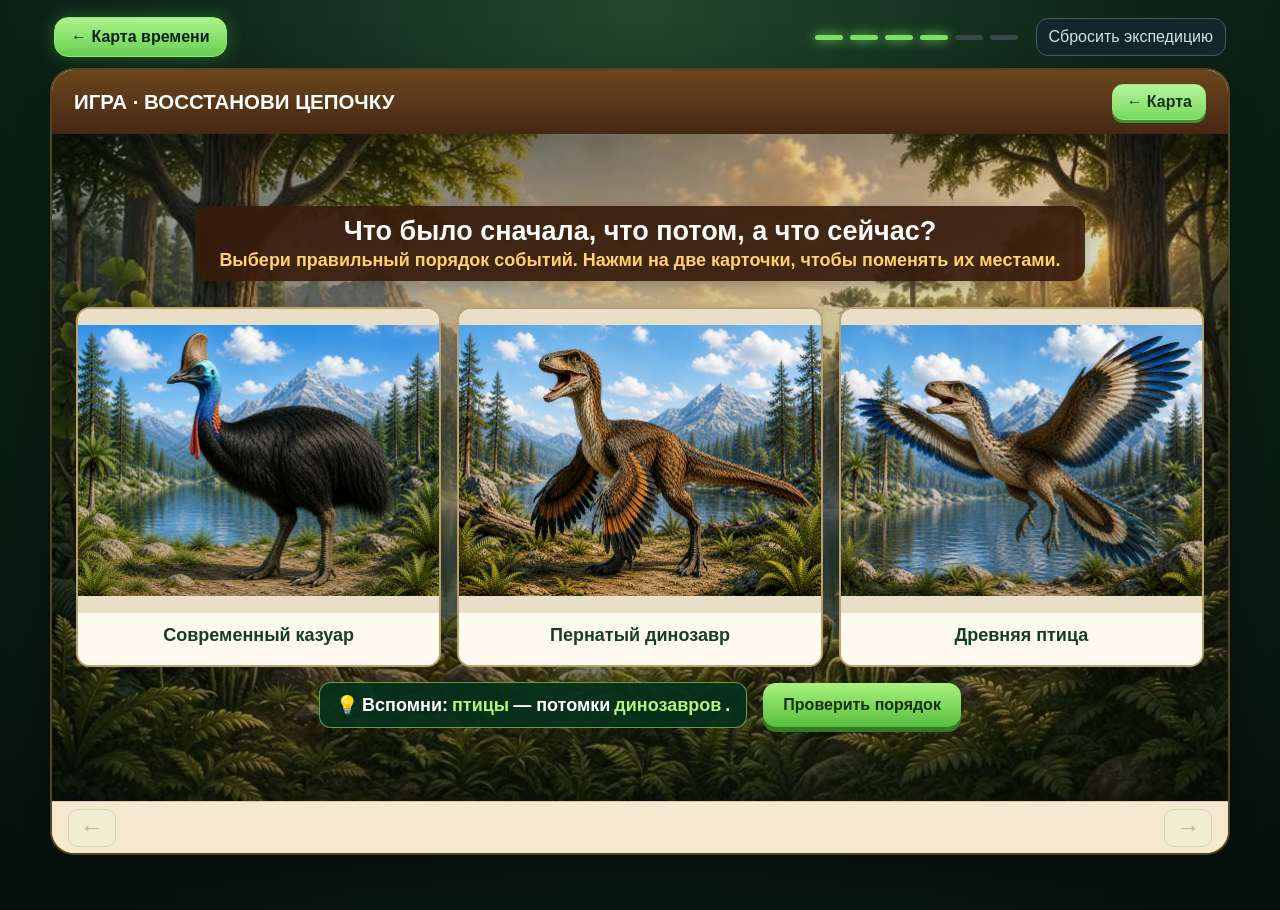
==== commit 852c51a8: "perf: optimize image delivery Co-authored-by: Cursor <cursoragent@cursor.com>" ====
--- a/birds-game.html
+++ b/birds-game.html
@@ -5,8 +5,9 @@
   <meta name="viewport" content="width=device-width, initial-scale=1.0">
   <meta name="theme-color" content="#07180f">
   <title>Карта времени — Мир динозавров</title>
-  <link rel="stylesheet" href="css/dino.css?v=72">
+  <link rel="stylesheet" href="css/dino.css?v=1641">
   <link rel="stylesheet" href="css/dino-stable.css?v=1">
+  <link rel="stylesheet" href="css/media.css">
 </head>
 <body>
   <header class="dino-topbar">
@@ -17,6 +18,7 @@
   <main class="dino-app" id="dino-app" tabindex="-1"></main>
   <div class="dino-toast" id="dino-toast" role="status" aria-live="polite"></div>
   <script>window.DINO_START='birds-game';</script>
-<script src="js/dino-final.js?v=73"></script>
+  <script src="js/media.js"></script>
+  <script src="js/dino-final.js?v=1641"></script>
 </body>
 </html>
--- a/css/dino.css
+++ b/css/dino.css
@@ -258,7 +258,7 @@
   padding: 34px 38px 0;
   color: #fff;
   background-color: #07180f;
-  background-image: url("../assets/dino/hero-approved-v62.jpg");
+  background-image: image-set(url("../assets/dino/hero-approved-v62.avif") type("image/avif"), url("../assets/dino/hero-approved-v62.webp") type("image/webp"), url("../assets/dino/hero-approved-v62.jpg") type("image/jpeg"));
   background-size: cover;
   background-position: center;
   background-repeat: no-repeat;
@@ -1408,7 +1408,7 @@
     "nav nav";
   gap: 14px 24px;
   padding: 28px 34px 0;
-  background: #fff3cf url("../assets/dino/prehistoric-forest-bg-final.png") center / cover no-repeat;
+  background: #fff3cf image-set(url("../assets/dino/prehistoric-forest-bg-final.avif") type("image/avif"), url("../assets/dino/prehistoric-forest-bg-final.webp") type("image/webp"), url("../assets/dino/prehistoric-forest-bg-final.png") type("image/png")) center / cover no-repeat;
 }
 
 .reward-medal {
@@ -1810,7 +1810,7 @@
   position: relative;
   background:
     linear-gradient(90deg, transparent 0 38%, rgba(255, 244, 214, 0.22) 46%, rgba(255, 247, 218, 0.78) 56%, #fff4d4 72%),
-    url("../assets/dino/prehistoric-forest-bg-final.png") center / cover no-repeat;
+    image-set(url("../assets/dino/prehistoric-forest-bg-final.avif") type("image/avif"), url("../assets/dino/prehistoric-forest-bg-final.webp") type("image/webp"), url("../assets/dino/prehistoric-forest-bg-final.png") type("image/png")) center / cover no-repeat;
 }
 .reward-dino-v2 .reward-medal {
   position: relative;
@@ -2841,11 +2841,11 @@
 .puzzle-title h1{margin:0;color:#08713f;font-size:28px}
 .puzzle-title p{margin:3px 0 0;color:#557064;font-size:14px}
 .puzzle-layout{display:grid;grid-template-columns:minmax(560px,1.8fr) minmax(250px,.72fr);gap:18px;align-items:center;max-width:1040px;margin:0 auto}
-.puzzle-board{position:relative;display:grid;grid-template-columns:repeat(3,1fr);grid-template-rows:repeat(2,1fr);aspect-ratio:3/2;border:3px solid #9a6727;border-radius:16px;overflow:hidden;background:linear-gradient(rgba(255,255,255,.66),rgba(255,255,255,.66)),url('../assets/dino/stegosaurus-panorama-final.png') center/cover no-repeat;box-shadow:0 8px 20px rgba(71,45,13,.18)}
+.puzzle-board{position:relative;display:grid;grid-template-columns:repeat(3,1fr);grid-template-rows:repeat(2,1fr);aspect-ratio:3/2;border:3px solid #9a6727;border-radius:16px;overflow:hidden;background:linear-gradient(rgba(255,255,255,.66),rgba(255,255,255,.66)),image-set(url('../assets/dino/stegosaurus-panorama-final.avif') type("image/avif"), url('../assets/dino/stegosaurus-panorama-final.webp') type("image/webp"), url('../assets/dino/stegosaurus-panorama-final.png') type("image/png")) center/cover no-repeat;box-shadow:0 8px 20px rgba(71,45,13,.18)}
 .puzzle-slot{position:relative;border:1px dashed rgba(8,113,63,.42);background:rgba(255,255,255,.2);min-width:0;cursor:pointer;color:#08713f;font-weight:900;font-size:18px}
 .puzzle-slot>span:not(.puzzle-fixed){display:grid;place-items:center;width:30px;height:30px;margin:auto;border-radius:50%;background:rgba(255,255,255,.82)}
 .puzzle-slot.filled{border-color:rgba(255,255,255,.18);cursor:default}
-.puzzle-fixed,.puzzle-piece{display:block;width:100%;height:100%;background-image:url('../assets/dino/stegosaurus-panorama-final.png');background-size:300% 200%;background-position:calc(var(--px) * 50%) calc(var(--py) * 100%)}
+.puzzle-fixed,.puzzle-piece{display:block;width:100%;height:100%;background-image:image-set(url('../assets/dino/stegosaurus-panorama-final.avif') type("image/avif"), url('../assets/dino/stegosaurus-panorama-final.webp') type("image/webp"), url('../assets/dino/stegosaurus-panorama-final.png') type("image/png"));background-size:300% 200%;background-position:calc(var(--px) * 50%) calc(var(--py) * 100%)}
 .puzzle-slot .puzzle-fixed{position:absolute;inset:0}
 .puzzle-tray{background:#fffaf0;border:1px solid #dca653;border-radius:16px;padding:12px;box-shadow:0 6px 16px rgba(71,45,13,.10)}
 .puzzle-tray>strong{display:block;text-align:center;color:#6d3d17;margin-bottom:9px;font-size:16px}
@@ -3152,7 +3152,7 @@
 
 /* v144 — approved visual pass: mission 2, catastrophe drag, birds, finale */
 .fossil-complete--repaired{
-  background-image:linear-gradient(rgba(255,249,226,.84),rgba(255,249,226,.88)),url('../assets/dino/mission2-complete-scene-v153.png')!important;
+  background-image:linear-gradient(rgba(255,249,226,.84),rgba(255,249,226,.88)),image-set(url('../assets/dino/mission2-complete-scene-v153.avif') type("image/avif"), url('../assets/dino/mission2-complete-scene-v153.webp') type("image/webp"), url('../assets/dino/mission2-complete-scene-v153.png') type("image/png"))!important;
   background-size:cover!important;background-position:center!important;
   min-height:500px!important;padding-left:250px!important;padding-bottom:72px!important;
 }
@@ -3174,7 +3174,7 @@
 .birds-panel .image-card figcaption{font-size:17px!important;font-weight:900!important}
 
 /* Final: approved world scene with the expedition boy. */
-.reward-dino-v2 .reward-medal img{content:url('../assets/dino/reward-final-v168.jpg')!important;object-fit:cover!important;object-position:center!important}
+.reward-dino-v2 .reward-medal img{content:image-set(url('../assets/dino/reward-final-v168.avif') type("image/avif"), url('../assets/dino/reward-final-v168.webp') type("image/webp"), url('../assets/dino/reward-final-v168.jpg') type("image/jpeg"))!important;object-fit:cover!important;object-position:center!important}
 
 
 /* =====================================================================
@@ -3190,7 +3190,7 @@
   padding:0!important;
   overflow:hidden!important;
   background:
-    url('../assets/dino/mission2-complete-scene-v153.png') center 48% / cover no-repeat!important;
+    image-set(url('../assets/dino/mission2-complete-scene-v153.avif') type("image/avif"), url('../assets/dino/mission2-complete-scene-v153.webp') type("image/webp"), url('../assets/dino/mission2-complete-scene-v153.png') type("image/png")) center 48% / cover no-repeat!important;
 }
 .fossil-complete--scene-only::before{
   content:"";
@@ -3318,7 +3318,7 @@
   display:none!important;
 }
 .reward-dino-v2 .reward-medal img{
-  content:url('../assets/dino/reward-final-v168.jpg')!important;
+  content:image-set(url('../assets/dino/reward-final-v168.avif') type("image/avif"), url('../assets/dino/reward-final-v168.webp') type("image/webp"), url('../assets/dino/reward-final-v168.jpg') type("image/jpeg"))!important;
   display:block!important;
   width:100%!important;
   height:100%!important;
@@ -3355,7 +3355,7 @@
   align-self:stretch!important;
 }
 .reward-dino-v2 .reward-medal img{
-  content:url('../assets/dino/reward-final-v168.jpg')!important;
+  content:image-set(url('../assets/dino/reward-final-v168.avif') type("image/avif"), url('../assets/dino/reward-final-v168.webp') type("image/webp"), url('../assets/dino/reward-final-v168.jpg') type("image/jpeg"))!important;
   width:100%!important;
   height:100%!important;
   max-width:none!important;
@@ -3433,7 +3433,7 @@
 /* Finale: generated artwork is landscape; fit the whole image without crop or legacy overlays. */
 .reward-dino-v2{grid-template-columns:46% 54%!important}
 .reward-dino-v2 .reward-medal{display:flex!important;align-items:center!important;justify-content:center!important;padding:12px!important;background:#f7e6b1!important;overflow:hidden!important}
-.reward-dino-v2 .reward-medal img{content:url('../assets/dino/reward-final-v168.jpg')!important;width:100%!important;height:auto!important;max-height:100%!important;aspect-ratio:auto!important;object-fit:contain!important;object-position:center!important;background:transparent!important;border-radius:14px!important}
+.reward-dino-v2 .reward-medal img{content:image-set(url('../assets/dino/reward-final-v168.avif') type("image/avif"), url('../assets/dino/reward-final-v168.webp') type("image/webp"), url('../assets/dino/reward-final-v168.jpg') type("image/jpeg"))!important;width:100%!important;height:auto!important;max-height:100%!important;aspect-ratio:auto!important;object-fit:contain!important;object-position:center!important;background:transparent!important;border-radius:14px!important}
 
 
 /* =====================================================================
@@ -3730,7 +3730,7 @@
 
 /* 2. Mission 2 complete: one approved generated scene, no old overlay assets. */
 .fossil-complete--scene-only{
-  background-image:url('../assets/dino/mission2-complete-scene-v153.png')!important;
+  background-image:image-set(url('../assets/dino/mission2-complete-scene-v153.avif') type("image/avif"), url('../assets/dino/mission2-complete-scene-v153.webp') type("image/webp"), url('../assets/dino/mission2-complete-scene-v153.png') type("image/png"))!important;
   background-size:cover!important;
   background-position:center 52%!important;
 }
@@ -3765,7 +3765,7 @@
   grid-template-rows:52% 48%!important;
 }
 .reward-dino-v2 .reward-medal img{
-  content:url('../assets/dino/reward-final-v168.jpg')!important;
+  content:image-set(url('../assets/dino/reward-final-v168.avif') type("image/avif"), url('../assets/dino/reward-final-v168.webp') type("image/webp"), url('../assets/dino/reward-final-v168.jpg') type("image/jpeg"))!important;
   object-fit:cover!important;
   object-position:center center!important;
 }
@@ -3954,7 +3954,7 @@
 .reward-dino-v2{grid-template-rows:72% 28%!important;}
 .reward-dino-v2 .reward-medal{overflow:hidden!important;background:#f8efcf!important;}
 .reward-dino-v2 .reward-medal img{
-  content:url('../assets/dino/reward-final-v168.jpg')!important;
+  content:image-set(url('../assets/dino/reward-final-v168.avif') type("image/avif"), url('../assets/dino/reward-final-v168.webp') type("image/webp"), url('../assets/dino/reward-final-v168.jpg') type("image/jpeg"))!important;
   width:100%!important;height:100%!important;object-fit:cover!important;
   object-position:center 58%!important;
 }
@@ -4219,7 +4219,7 @@
   display:block!important;
   padding:0!important;
   overflow:hidden!important;
-  background-image:url('../assets/dino/mission2-complete-scene-v153.png')!important;
+  background-image:image-set(url('../assets/dino/mission2-complete-scene-v153.avif') type("image/avif"), url('../assets/dino/mission2-complete-scene-v153.webp') type("image/webp"), url('../assets/dino/mission2-complete-scene-v153.png') type("image/png"))!important;
   background-size:cover!important;
   background-position:center center!important;
   border-radius:0 0 18px 18px!important;
@@ -4470,7 +4470,7 @@
 .birds-panel .stage-body{
   background:
     linear-gradient(rgba(249,244,220,.78),rgba(244,233,196,.70)),
-    url('../assets/dino/bird-feathered-unified.jpg') center 44%/cover no-repeat!important;
+    image-set(url('../assets/dino/bird-feathered-unified.avif') type("image/avif"), url('../assets/dino/bird-feathered-unified.webp') type("image/webp"), url('../assets/dino/bird-feathered-unified.jpg') type("image/jpeg")) center 44%/cover no-repeat!important;
 }
 .birds-panel .stage-body::before{
   content:""!important;
@@ -4501,7 +4501,7 @@
 .birds-panel .stage-body{
   background:
     linear-gradient(rgba(255,250,231,.30),rgba(246,236,201,.22)),
-    url('../assets/dino/prehistoric-forest-bg-final.png') center center/cover no-repeat!important;
+    image-set(url('../assets/dino/prehistoric-forest-bg-final.avif') type("image/avif"), url('../assets/dino/prehistoric-forest-bg-final.webp') type("image/webp"), url('../assets/dino/prehistoric-forest-bg-final.png') type("image/png")) center center/cover no-repeat!important;
 }
 .birds-panel .stage-body::before{
   content:""!important;display:block!important;position:absolute!important;inset:0!important;
@@ -4580,8 +4580,8 @@
 .birds-panel .stage-body{
   background:
     linear-gradient(90deg,rgba(244,241,213,.20) 0%,rgba(255,250,231,.83) 28%,rgba(255,250,231,.86) 72%,rgba(244,241,213,.20) 100%),
-    url('../assets/dino/prehistoric-forest-bg-final.png') left center/30% 100% no-repeat,
-    url('../assets/dino/prehistoric-forest-bg-final.png') right center/30% 100% no-repeat,
+    image-set(url('../assets/dino/prehistoric-forest-bg-final.avif') type("image/avif"), url('../assets/dino/prehistoric-forest-bg-final.webp') type("image/webp"), url('../assets/dino/prehistoric-forest-bg-final.png') type("image/png")) left center/30% 100% no-repeat,
+    image-set(url('../assets/dino/prehistoric-forest-bg-final.avif') type("image/avif"), url('../assets/dino/prehistoric-forest-bg-final.webp') type("image/webp"), url('../assets/dino/prehistoric-forest-bg-final.png') type("image/png")) right center/30% 100% no-repeat,
     linear-gradient(180deg,#edf2d7 0%,#e3e8c9 100%)!important;
 }
 .birds-panel .stage-body::before{
@@ -4610,8 +4610,8 @@
 .final-order-panel .stage-body{
   background:
     linear-gradient(90deg,rgba(255,250,233,.30),rgba(255,249,231,.92) 24%,rgba(255,249,231,.94) 76%,rgba(255,250,233,.30)),
-    url('../assets/dino/prehistoric-forest-bg-final.png') left center/22% 100% no-repeat,
-    url('../assets/dino/prehistoric-forest-bg-final.png') right center/22% 100% no-repeat,
+    image-set(url('../assets/dino/prehistoric-forest-bg-final.avif') type("image/avif"), url('../assets/dino/prehistoric-forest-bg-final.webp') type("image/webp"), url('../assets/dino/prehistoric-forest-bg-final.png') type("image/png")) left center/22% 100% no-repeat,
+    image-set(url('../assets/dino/prehistoric-forest-bg-final.avif') type("image/avif"), url('../assets/dino/prehistoric-forest-bg-final.webp') type("image/webp"), url('../assets/dino/prehistoric-forest-bg-final.png') type("image/png")) right center/22% 100% no-repeat,
     #f7edcf!important;
 }
 .final-order-panel .final-order-content{
@@ -4628,8 +4628,8 @@
 .puzzle-panel .stage-body{
   background:
     linear-gradient(90deg,rgba(255,248,229,.91),rgba(247,237,205,.96)),
-    url('../assets/dino/prehistoric-forest-bg-final.png') left center/18% 100% no-repeat,
-    url('../assets/dino/prehistoric-forest-bg-final.png') right center/18% 100% no-repeat!important;
+    image-set(url('../assets/dino/prehistoric-forest-bg-final.avif') type("image/avif"), url('../assets/dino/prehistoric-forest-bg-final.webp') type("image/webp"), url('../assets/dino/prehistoric-forest-bg-final.png') type("image/png")) left center/18% 100% no-repeat,
+    image-set(url('../assets/dino/prehistoric-forest-bg-final.avif') type("image/avif"), url('../assets/dino/prehistoric-forest-bg-final.webp') type("image/webp"), url('../assets/dino/prehistoric-forest-bg-final.png') type("image/png")) right center/18% 100% no-repeat!important;
 }
 .puzzle-panel .puzzle-board{
   box-shadow:0 12px 28px rgba(43,63,35,.18)!important;
@@ -4650,8 +4650,8 @@
 .fossil-mission-panel:not(:has(.fossil-complete--scene-v161)) .stage-body{
   background:
     linear-gradient(90deg,rgba(255,250,235,.92),rgba(250,241,215,.97)),
-    url('../assets/dino/prehistoric-forest-bg-final.png') left center/15% 100% no-repeat,
-    url('../assets/dino/prehistoric-forest-bg-final.png') right center/15% 100% no-repeat!important;
+    image-set(url('../assets/dino/prehistoric-forest-bg-final.avif') type("image/avif"), url('../assets/dino/prehistoric-forest-bg-final.webp') type("image/webp"), url('../assets/dino/prehistoric-forest-bg-final.png') type("image/png")) left center/15% 100% no-repeat,
+    image-set(url('../assets/dino/prehistoric-forest-bg-final.avif') type("image/avif"), url('../assets/dino/prehistoric-forest-bg-final.webp') type("image/webp"), url('../assets/dino/prehistoric-forest-bg-final.png') type("image/png")) right center/15% 100% no-repeat!important;
 }
 .fossil-mission-panel .fossil-task,
 .fossil-mission-panel .fossil-investigation,
@@ -4740,12 +4740,12 @@
 .fossil-mission-panel:not(:has(.fossil-complete--scene-v161)) .stage-body{
   background:
     linear-gradient(rgba(255,250,232,.58),rgba(255,247,222,.62)),
-    url('../assets/dino/prehistoric-forest-bg-final.png') center center/cover no-repeat!important;
+    image-set(url('../assets/dino/prehistoric-forest-bg-final.avif') type("image/avif"), url('../assets/dino/prehistoric-forest-bg-final.webp') type("image/webp"), url('../assets/dino/prehistoric-forest-bg-final.png') type("image/png")) center center/cover no-repeat!important;
 }
 .fossil-mission-panel:not(:has(.fossil-complete--scene-v161)) .stage-body{
   background:
     linear-gradient(rgba(255,250,232,.72),rgba(255,247,222,.76)),
-    url('../assets/dino/prehistoric-forest-bg-final.png') center center/cover no-repeat!important;
+    image-set(url('../assets/dino/prehistoric-forest-bg-final.avif') type("image/avif"), url('../assets/dino/prehistoric-forest-bg-final.webp') type("image/webp"), url('../assets/dino/prehistoric-forest-bg-final.png') type("image/png")) center center/cover no-repeat!important;
 }
 .birds-panel .stage-body::before,
 .final-order-panel .stage-body::before,
@@ -4760,7 +4760,7 @@
 .birds-panel .stage-body{
   background:
     linear-gradient(rgba(255,249,226,.10),rgba(255,246,218,.12)),
-    url('../assets/dino/prehistoric-forest-bg-final.png') center center/cover no-repeat!important;
+    image-set(url('../assets/dino/prehistoric-forest-bg-final.avif') type("image/avif"), url('../assets/dino/prehistoric-forest-bg-final.webp') type("image/webp"), url('../assets/dino/prehistoric-forest-bg-final.png') type("image/png")) center center/cover no-repeat!important;
 }
 .birds-panel .stage-body::before{
   display:none!important;
@@ -4778,7 +4778,7 @@
 .puzzle-panel .stage-body,
 .fossil-mission-panel:not(:has(.fossil-complete--scene-v161)) .stage-body{
   background:
-    url('../assets/dino/prehistoric-forest-bg-final.png') center center/cover no-repeat!important;
+    image-set(url('../assets/dino/prehistoric-forest-bg-final.avif') type("image/avif"), url('../assets/dino/prehistoric-forest-bg-final.webp') type("image/webp"), url('../assets/dino/prehistoric-forest-bg-final.png') type("image/png")) center center/cover no-repeat!important;
 }
 
 /* Text-heavy cards already have their own light surfaces, so no global veil is needed. */
@@ -4804,7 +4804,7 @@
 .chain-polish .stage-body{
   background:
     linear-gradient(rgba(8,31,17,.12),rgba(8,31,17,.20)),
-    url('../assets/dino/prehistoric-forest-bg-final.png') center center/cover no-repeat!important;
+    image-set(url('../assets/dino/prehistoric-forest-bg-final.avif') type("image/avif"), url('../assets/dino/prehistoric-forest-bg-final.webp') type("image/webp"), url('../assets/dino/prehistoric-forest-bg-final.png') type("image/png")) center center/cover no-repeat!important;
 }
 .chain-question{
   width:max-content;
--- a/css/media.css
+++ b/css/media.css
@@ -0,0 +1,83 @@
+/* Progressive image formats and picture wrappers. Layout of originals is unchanged. */
+.world-map picture {
+  position: absolute;
+  inset: 0;
+  display: block;
+  width: 100%;
+  height: 100%;
+}
+
+.order-card > picture,
+.final-story-card > picture {
+  min-height: 0;
+  flex: 1 1 auto;
+  display: block;
+  width: 100%;
+  height: 100%;
+}
+
+.order-card__image-wrap > picture,
+.static-1957-visual > picture,
+.answer-option__image > picture {
+  display: block;
+  width: 100%;
+  height: 100%;
+}
+
+.order-card__image-wrap img,
+.static-1957-visual img,
+.answer-option__image img,
+.final-story-card img {
+  width: 100%;
+  height: 100%;
+  display: block;
+}
+
+.static-1957-visual img {
+  object-fit: contain !important;
+  object-position: center center !important;
+}
+
+.guided-image-layer > picture {
+  position: absolute;
+  inset: 0;
+  display: block;
+  width: 100%;
+  height: 100%;
+}
+
+.history-scene > picture {
+  position: absolute;
+  inset: 0;
+  z-index: 0;
+  display: block;
+  width: 100%;
+  height: 100%;
+  pointer-events: none;
+}
+
+.reward-native > picture,
+.fossil-summary-stage > picture,
+.fossil-success--reveal > picture,
+.fossil-clue-image > picture,
+.approved-dino-card > picture {
+  display: block;
+  width: 100%;
+  height: 100%;
+}
+
+.reward-native > picture {
+  height: auto;
+}
+
+.fossil-success--reveal > picture {
+  width: 190px;
+  height: 118px;
+}
+
+.fossil-tray .drag-item picture {
+  display: block;
+  line-height: 0;
+  flex: 0 0 auto;
+}
+
